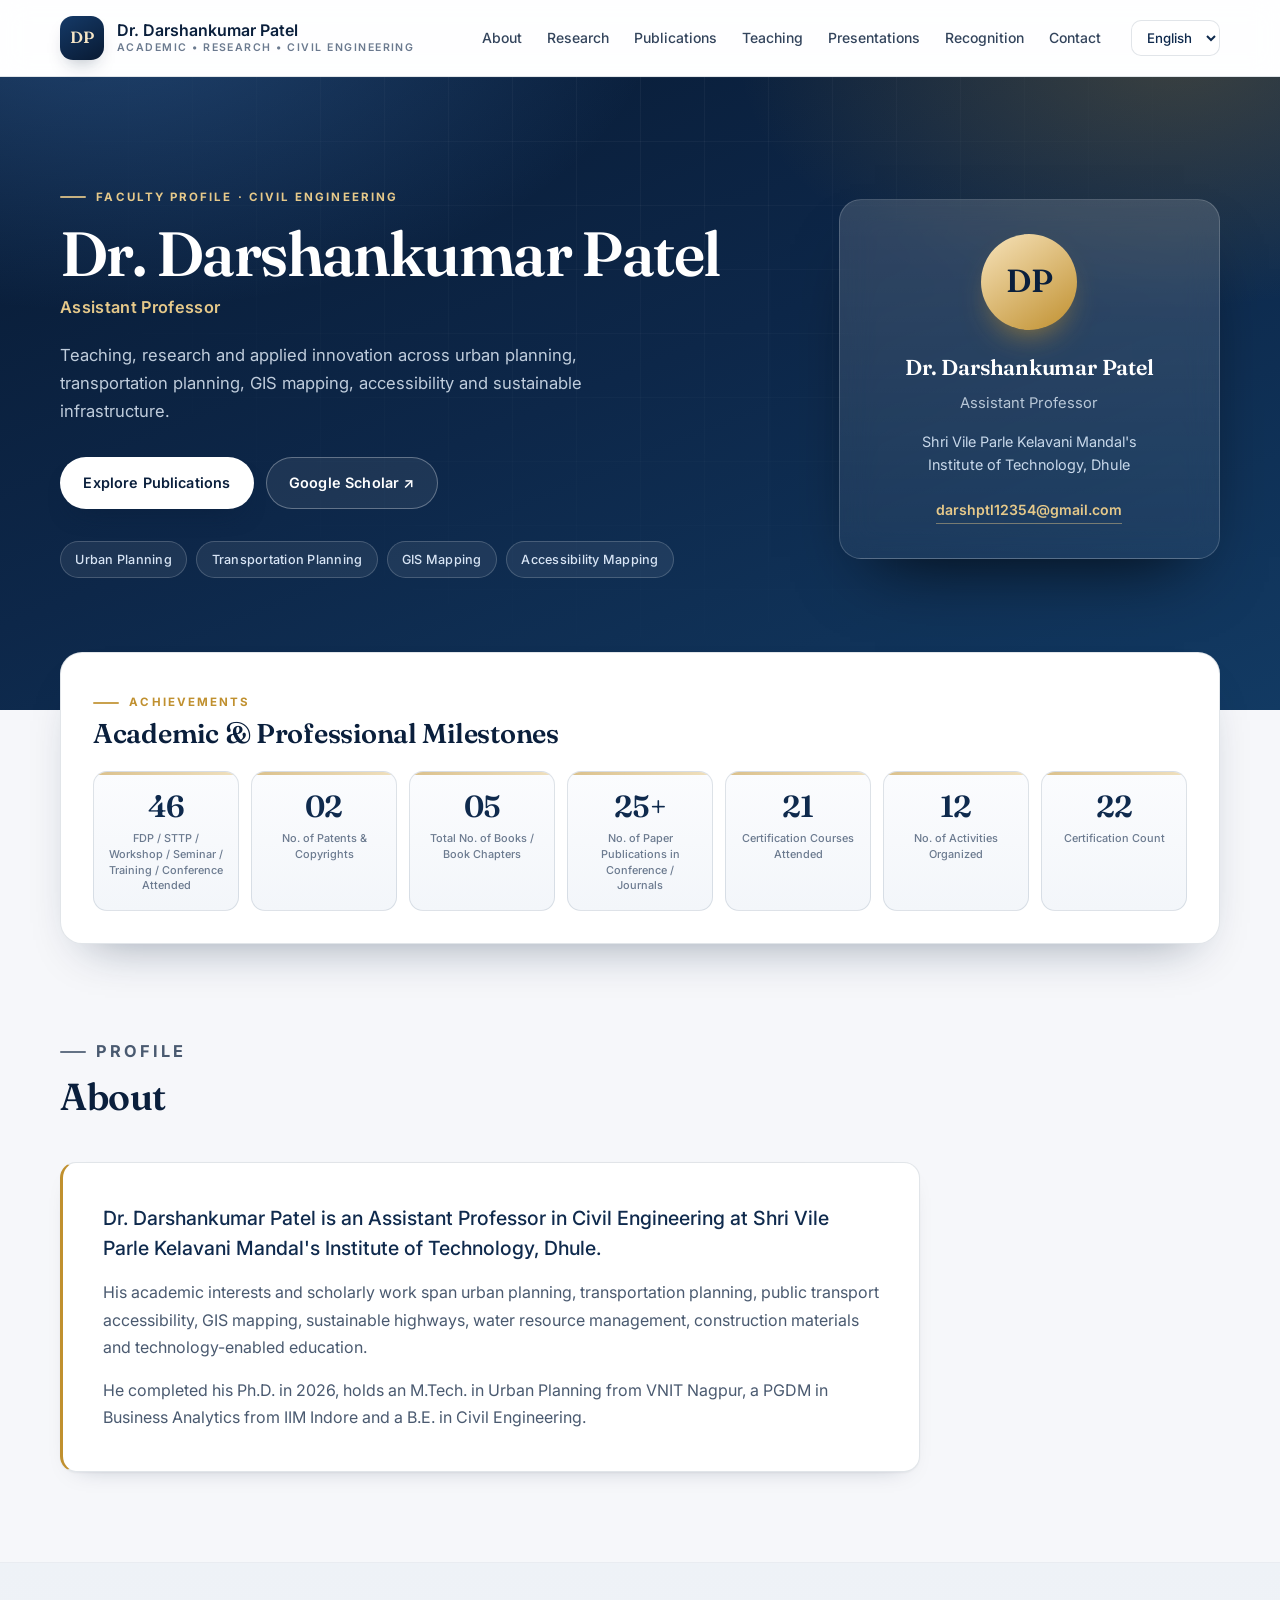
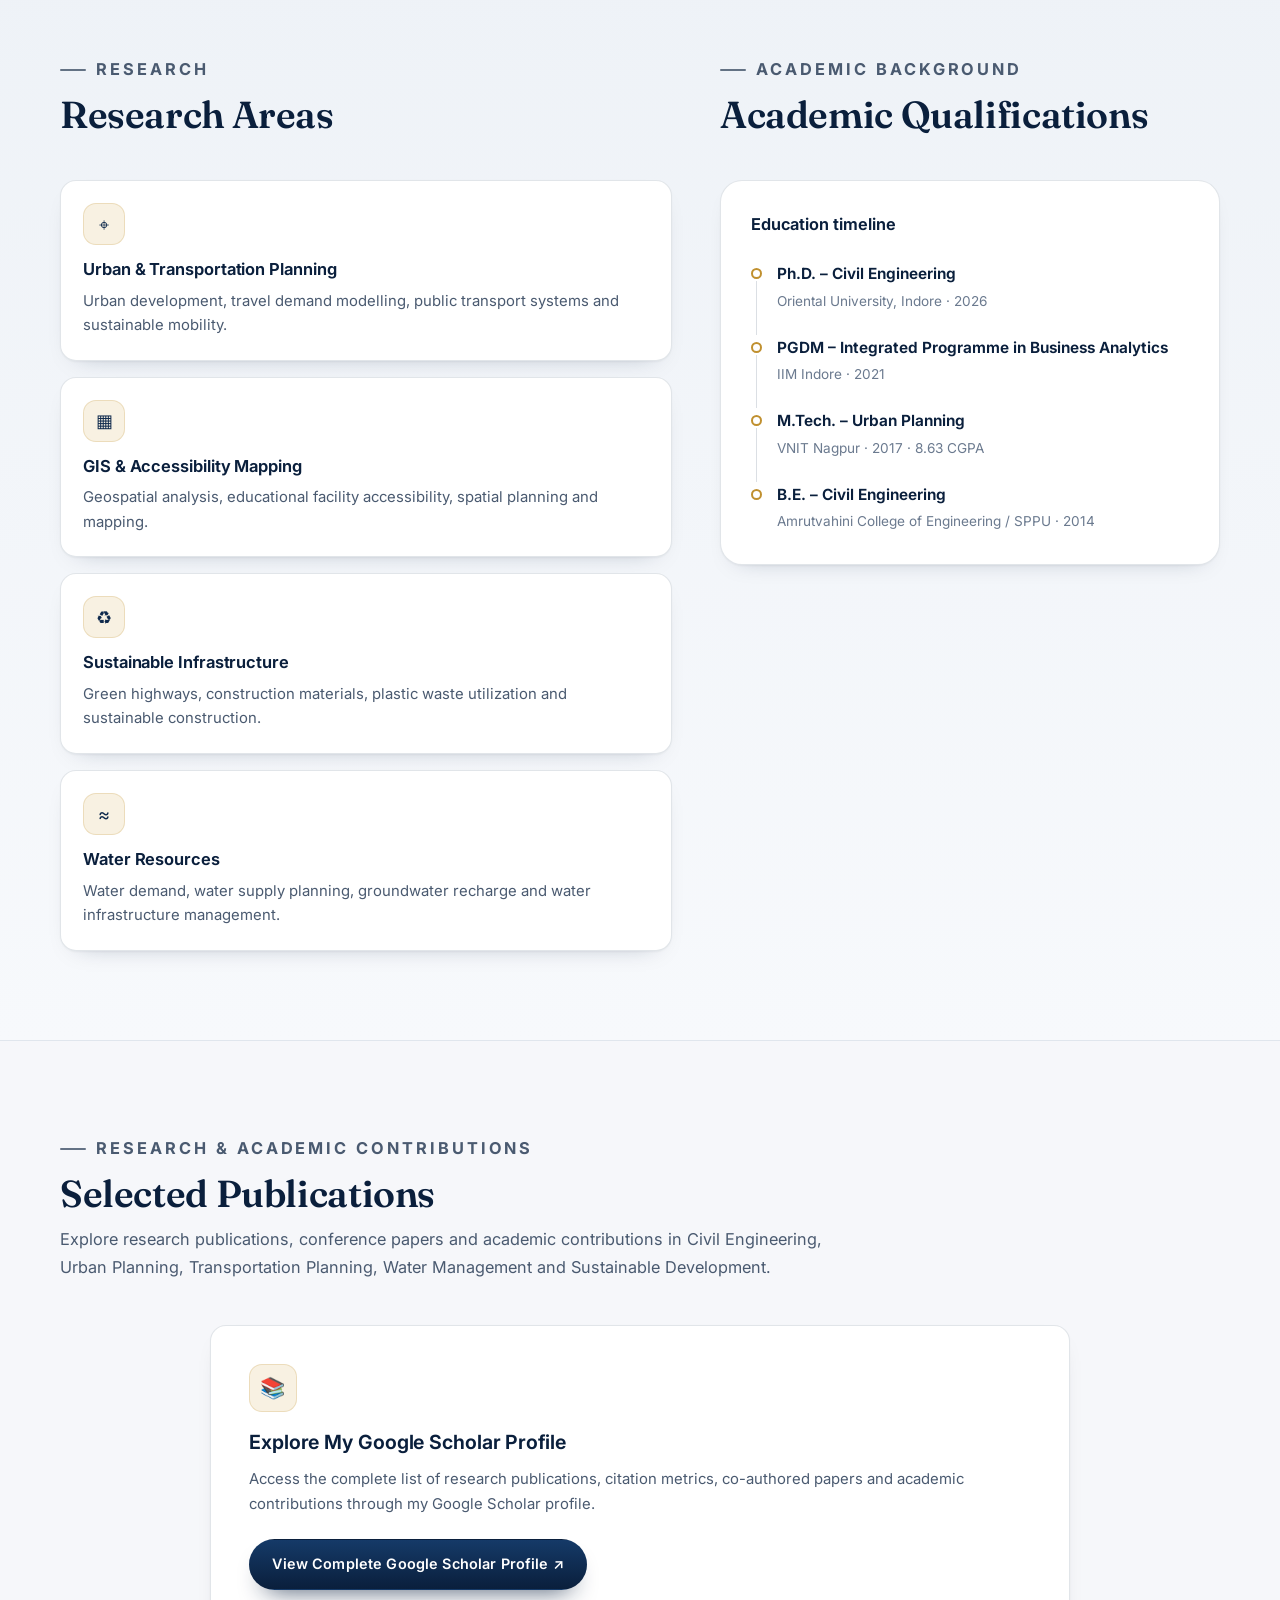
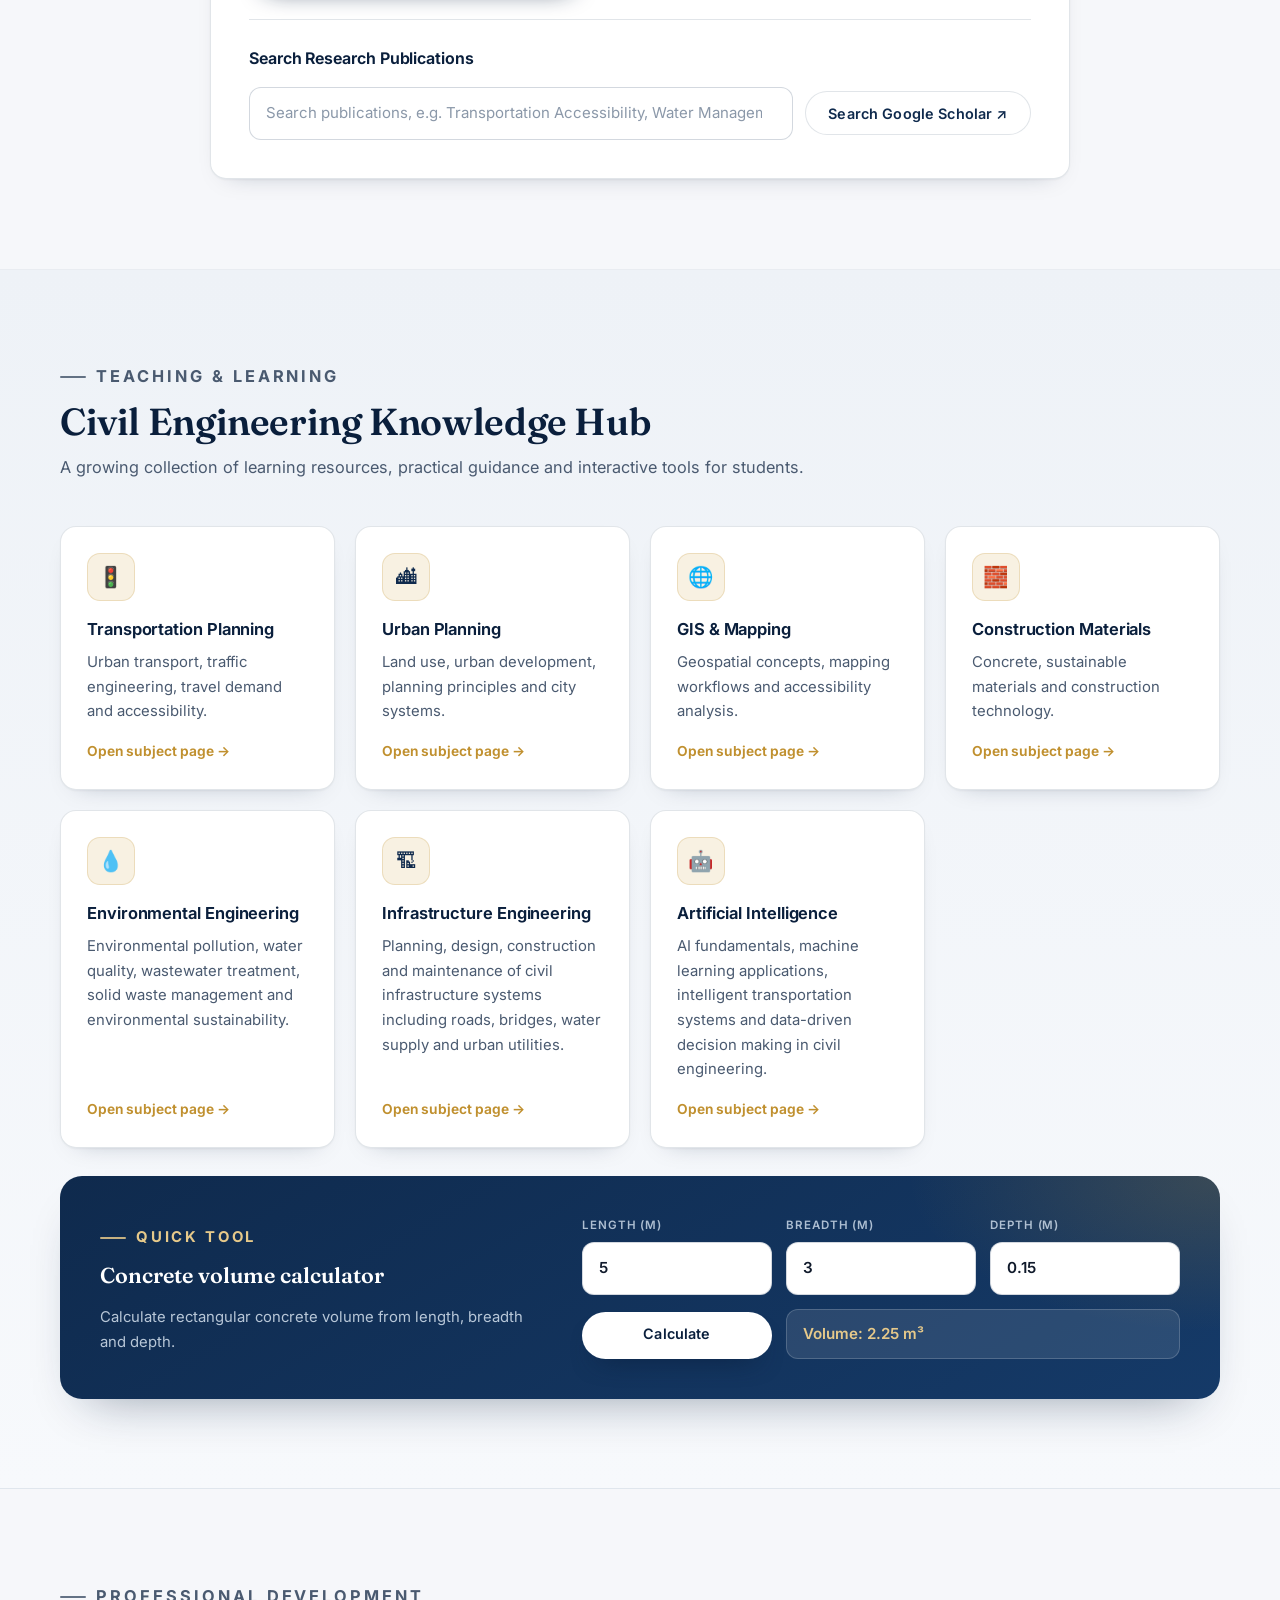
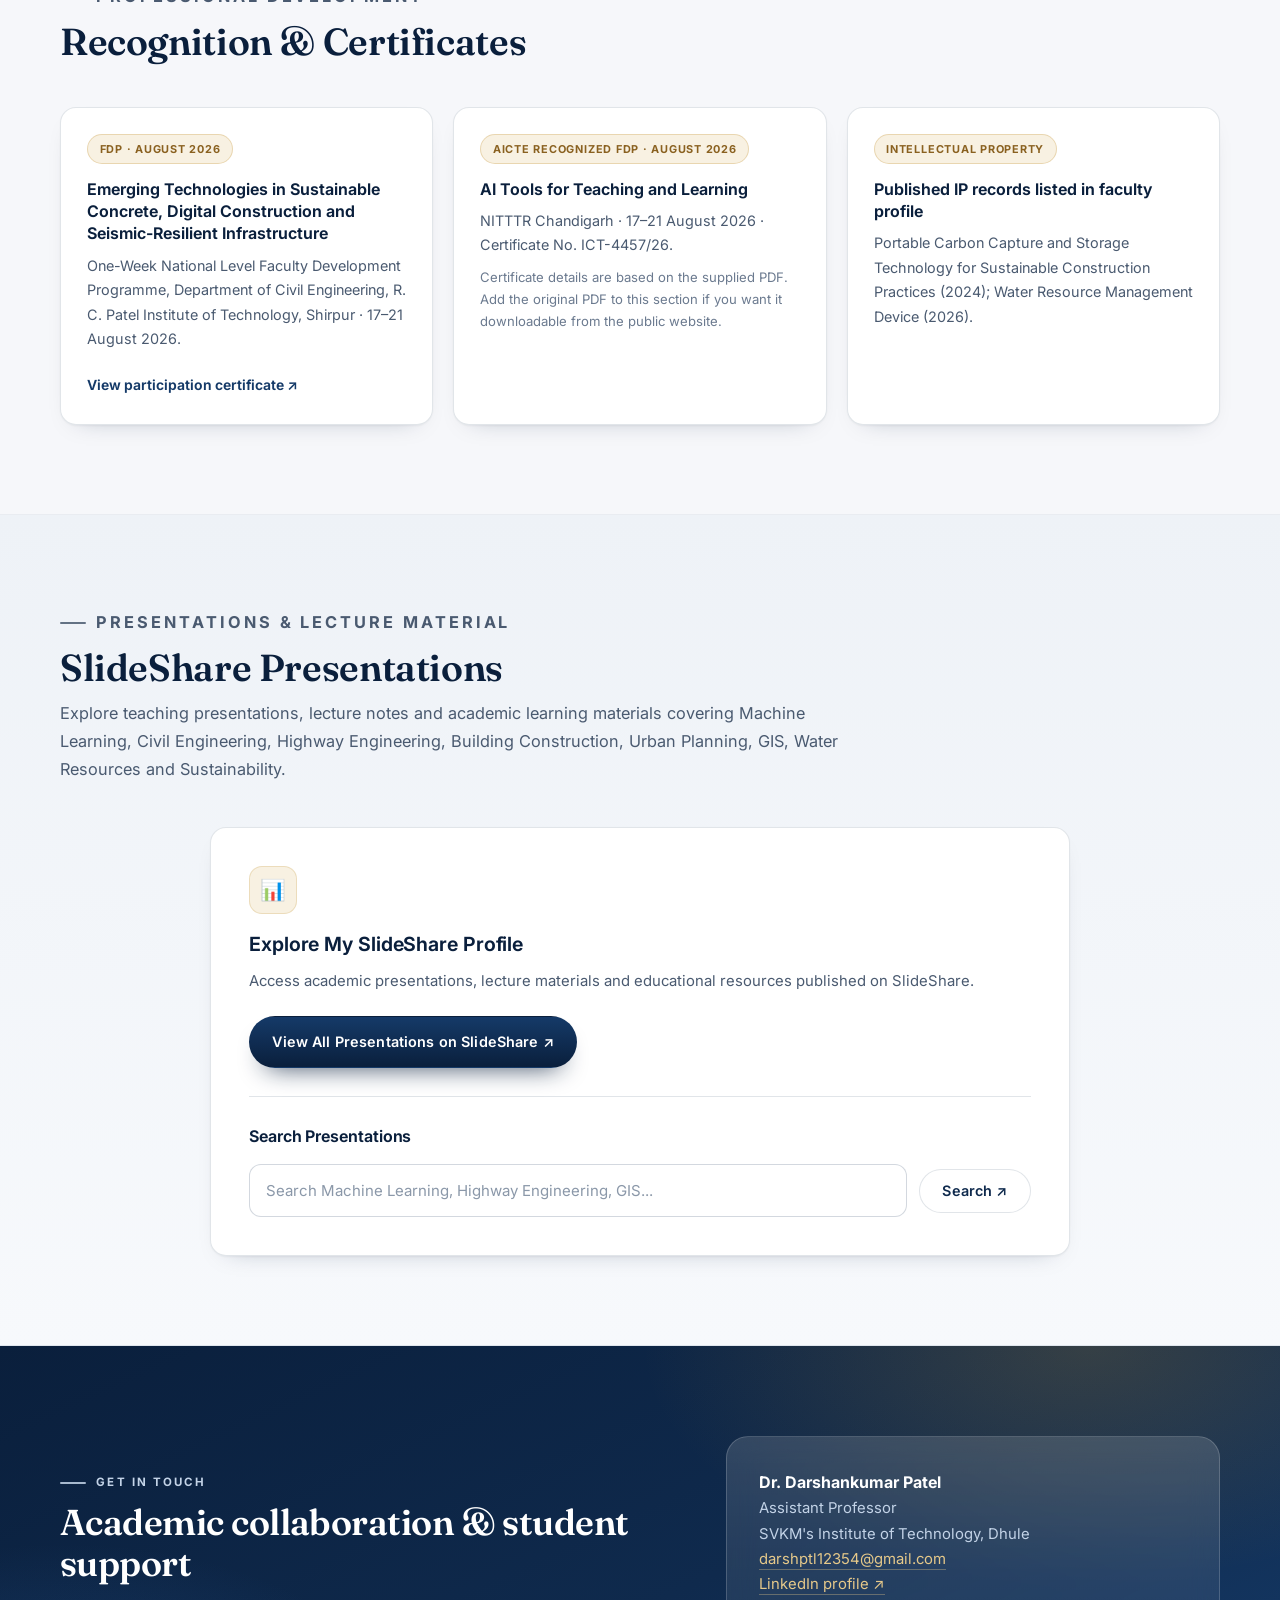
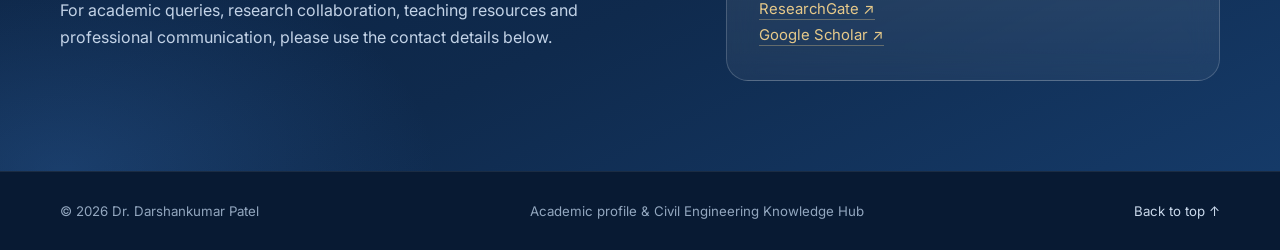
==== index.html @ 8f256e4d "Update index.html" ====
<!doctype html>
<html lang="en">
<head>
  <meta charset="utf-8">
  <meta name="viewport" content="width=device-width, initial-scale=1">
  <meta name="description" content="Academic profile, research, teaching resources and civil engineering knowledge hub of Dr. Darshankumar Patel.">
  <meta name="theme-color" content="#0a1f3c">
  <title>Dr. Darshankumar Patel | Civil Engineering Academic Profile</title>

  <link rel="icon" href="data:image/svg+xml,<svg xmlns='http://www.w3.org/2000/svg' viewBox='0 0 64 64'><rect width='64' height='64' rx='14' fill='%230a1f3c'/><text x='32' y='44' font-family='Georgia,serif' font-size='28' fill='%23e6c98a' text-anchor='middle'>DP</text></svg>">
  <link rel="preconnect" href="https://fonts.googleapis.com">
  <link rel="preconnect" href="https://fonts.gstatic.com" crossorigin>
  <link href="https://fonts.googleapis.com/css2?family=Fraunces:opsz,wght@9..144,500;9..144,600&family=Inter:wght@400;500;600;700&display=swap" rel="stylesheet">

  <style>
    /* ============================================================
       DESIGN TOKENS
       ============================================================ */
    :root{
      --navy-950:#081a33;
      --navy-900:#0a1f3c;
      --navy-800:#0f2a4d;
      --navy-700:#153a68;
      --gold:#c0902f;
      --gold-light:#e6c98a;
      --gold-soft:#f8f1e2;
      --ink:#101a2b;
      --slate:#4a5a70;
      --muted:#6b7a8f;
      --line:rgba(15,42,77,.12);
      --bg:#f6f7fa;
      --white:#ffffff;
      --radius-lg:22px;
      --radius:16px;
      --radius-sm:12px;
      --shadow-sm:0 1px 2px rgba(10,31,60,.05), 0 10px 24px -18px rgba(10,31,60,.35);
      --shadow-md:0 24px 48px -28px rgba(10,31,60,.45);
      --maxw:1160px;
      --serif:"Fraunces", ui-serif, Georgia, "Times New Roman", serif;
      --sans:"Inter", -apple-system, BlinkMacSystemFont, "Segoe UI", Roboto, Helvetica, Arial, sans-serif;
    }

    /* ============================================================
       BASE
       ============================================================ */
    *,*::before,*::after{box-sizing:border-box}
    html{scroll-behavior:smooth;-webkit-text-size-adjust:100%}
    body{
      margin:0;
      font-family:var(--sans);
      font-size:16px;
      line-height:1.7;
      color:var(--ink);
      background:var(--bg);
      -webkit-font-smoothing:antialiased;
      -moz-osx-font-smoothing:grayscale;
    }
    img{max-width:100%;display:block}
    a{color:var(--navy-700)}
    a:hover{color:var(--gold)}
    :focus-visible{
      outline:2px solid var(--gold);
      outline-offset:3px;
      border-radius:6px;
    }
    section[id]{scroll-margin-top:92px}

    .container{
      width:min(100% - 2.5rem, var(--maxw));
      margin-inline:auto;
    }
    .section{padding-block:clamp(56px, 7vw, 96px)}
    .section-soft{
      background:linear-gradient(180deg,#eef2f7 0%,#f7f9fc 100%);
      border-block:1px solid rgba(15,42,77,.06);
    }
    .section-dark{
      position:relative;
      overflow:hidden;
      color:#e8eef7;
      background:
        radial-gradient(720px 380px at 85% 0%, rgba(192,144,47,.22), transparent 62%),
        radial-gradient(620px 380px at 5% 100%, rgba(58,120,196,.28), transparent 60%),
        linear-gradient(155deg, var(--navy-900) 0%, var(--navy-800) 55%, var(--navy-700) 100%);
    }

    .skip-link{
      position:absolute;left:-9999px;top:0;z-index:100;
      background:var(--navy-900);color:#fff;padding:.7rem 1.1rem;border-radius:0 0 10px 0;
      font-size:.9rem;text-decoration:none;
    }
    .skip-link:focus{left:0}

    /* ============================================================
       TYPOGRAPHY HELPERS
       ============================================================ */
    .eyebrow{
      display:inline-flex;align-items:center;gap:.65rem;
      margin:0;
      font-size:.72rem;font-weight:700;
      letter-spacing:.18em;text-transform:uppercase;
      color:var(--gold);
    }
    .eyebrow::before{
      content:"";width:26px;height:2px;border-radius:2px;
      background:currentColor;opacity:.85;
    }
    .section-heading{max-width:780px;margin-bottom:clamp(28px,4vw,44px)}
    .section-heading h2{
      font-family:var(--serif);
      font-size:clamp(1.65rem, 3vw, 2.35rem);
      font-weight:600;
      line-height:1.15;
      letter-spacing:-.01em;
      color:var(--navy-900);
      margin:.55rem 0 .7rem;
    }
    .section-heading p{margin:0;color:var(--slate);font-size:1.02rem}
    .section-dark .section-heading h2,
    .section-dark h2{color:#fff}
    .section-dark .section-heading p{color:#c3d3e7}

    /* ============================================================
       HEADER / NAV
       ============================================================ */
    .site-header{
      position:sticky;top:0;z-index:50;
      background:rgba(255,255,255,.88);
      backdrop-filter:saturate(180%) blur(14px);
      -webkit-backdrop-filter:saturate(180%) blur(14px);
      border-bottom:1px solid var(--line);
    }
    .nav{
      position:relative;
      display:flex;align-items:center;gap:18px;
      min-height:76px;
    }
    .brand{
      display:flex;align-items:center;gap:.8rem;
      text-decoration:none;color:var(--navy-900);
      font-weight:600;font-size:1rem;line-height:1.2;
    }
    .brand:hover{color:var(--navy-900)}
    .brand-mark{
      display:grid;place-items:center;
      width:44px;height:44px;flex:0 0 44px;
      border-radius:13px;
      font-family:var(--serif);font-size:1.02rem;font-weight:600;letter-spacing:.02em;
      color:#f6e6c6;
      background:linear-gradient(150deg,var(--navy-700),var(--navy-950));
      box-shadow:0 10px 22px -14px rgba(10,31,60,.9);
    }
    .brand-text small{
      display:block;
      margin-top:.15rem;
      font-size:.66rem;font-weight:600;
      letter-spacing:.14em;text-transform:uppercase;
      color:var(--muted);
    }

    .nav-links{
      display:flex;align-items:center;gap:2px;
      margin-left:auto;
    }
    .nav-links a{
      padding:.5rem .72rem;
      border-radius:9px;
      font-size:.875rem;font-weight:500;
      color:#33445c;text-decoration:none;
      transition:background-color .16s ease, color .16s ease;
    }
    .nav-links a:hover{background:rgba(15,42,77,.07);color:var(--navy-900)}
    .nav-links a[aria-current="page"]{color:var(--navy-900);font-weight:600}

    .language-select{
      padding:.48rem .7rem;
      border-radius:10px;
      border:1px solid var(--line);
      background:#fff;
      font:inherit;font-size:.83rem;font-weight:500;
      color:var(--navy-800);
      cursor:pointer;
      transition:border-color .16s ease, box-shadow .16s ease;
    }
    .language-select:hover{border-color:rgba(192,144,47,.55)}
    .menu-toggle{
      display:none;
      align-items:center;justify-content:center;
      width:44px;height:44px;
      border-radius:12px;
      border:1px solid var(--line);
      background:#fff;
      color:var(--navy-900);
      font-size:1.15rem;line-height:1;
      cursor:pointer;
      transition:background-color .16s ease, border-color .16s ease;
    }
    .menu-toggle:hover{background:#f1f5fa;border-color:rgba(192,144,47,.5)}

    /* ============================================================
       HERO
       ============================================================ */
    .hero{
      position:relative;
      overflow:hidden;
      padding-block:clamp(56px, 8vw, 104px) clamp(96px, 11vw, 132px);
      color:#fff;
      background:
        radial-gradient(900px 500px at 8% -12%, rgba(74,138,214,.38), transparent 62%),
        radial-gradient(760px 440px at 92% -4%, rgba(192,144,47,.26), transparent 58%),
        linear-gradient(158deg, #081a33 0%, #0d2749 48%, #123a63 100%);
    }
    .hero::before{
      content:"";
      position:absolute;inset:0;
      background-image:
        linear-gradient(rgba(255,255,255,.045) 1px, transparent 1px),
        linear-gradient(90deg, rgba(255,255,255,.045) 1px, transparent 1px);
      background-size:64px 64px;
      mask-image:radial-gradient(circle at 50% 0%, #000 0%, transparent 72%);
      -webkit-mask-image:radial-gradient(circle at 50% 0%, #000 0%, transparent 72%);
      pointer-events:none;
    }
    .hero-grid{
      position:relative;
      display:grid;
      grid-template-columns:minmax(0,1.35fr) minmax(0,.72fr);
      gap:clamp(32px, 5vw, 64px);
      align-items:center;
    }
    .hero .eyebrow{color:var(--gold-light)}
    .hero h1{
      font-family:var(--serif);
      font-size:clamp(2.3rem, 5.2vw, 3.9rem);
      font-weight:600;
      line-height:1.04;
      letter-spacing:-.025em;
      margin:.9rem 0 .5rem;
      color:#fff;
    }
    .role{
      margin:0;
      font-size:1.02rem;font-weight:600;letter-spacing:.02em;
      color:var(--gold-light);
    }
    .hero-copy{
      max-width:60ch;
      margin:1.15rem 0 0;
      font-size:1.04rem;
      color:rgba(226,237,249,.84);
    }
    .hero-actions{
      display:flex;flex-wrap:wrap;gap:.75rem;
      margin-top:2rem;
    }
    .hero-tags{
      display:flex;flex-wrap:wrap;gap:.55rem;
      margin:2rem 0 0;padding:0;list-style:none;
    }
    .hero-tags li,
    .hero-tags span{
      padding:.42rem .9rem;
      border-radius:999px;
      border:1px solid rgba(255,255,255,.18);
      background:rgba(255,255,255,.07);
      font-size:.79rem;font-weight:500;letter-spacing:.02em;
      color:#d8e5f5;
    }

    .profile-card{
      position:relative;
      padding:34px 28px;
      border-radius:var(--radius-lg);
      text-align:center;
      color:#fff;
      background:linear-gradient(180deg, rgba(255,255,255,.15), rgba(255,255,255,.05));
      border:1px solid rgba(255,255,255,.18);
      backdrop-filter:blur(16px);
      -webkit-backdrop-filter:blur(16px);
      box-shadow:0 34px 70px -36px rgba(0,0,0,.85);
    }
    .avatar{
      display:grid;place-items:center;
      width:96px;height:96px;margin:0 auto 20px;
      border-radius:50%;
      font-family:var(--serif);font-size:2rem;font-weight:600;
      color:var(--navy-900);
      background:linear-gradient(145deg,#f7e3bb,var(--gold));
      box-shadow:0 16px 34px -16px rgba(192,144,47,.95);
    }
    .profile-card h2{
      font-family:var(--serif);
      font-size:1.35rem;font-weight:600;letter-spacing:-.01em;
      margin:0 0 .3rem;color:#fff;
    }
    .profile-card > p{margin:0;font-size:.92rem;color:rgba(226,237,249,.78)}
    .profile-card .institution{
      margin:.9rem 0 1.2rem;
      font-size:.9rem;line-height:1.6;
      color:#c8d8ea;
    }
    .profile-card a{
      display:inline-block;
      font-size:.88rem;font-weight:600;
      color:var(--gold-light);
      text-decoration:none;
      border-bottom:1px solid rgba(230,201,138,.45);
      padding-bottom:1px;
      word-break:break-word;
    }
    .profile-card a:hover{color:#fff;border-bottom-color:#fff}

       /* ============================================================
       ACHIEVEMENTS BAND
       ============================================================ */
    .achievements-band{position:relative;z-index:2;margin-top:-58px}

    .achievements-panel{
      padding:clamp(22px, 3vw, 32px);
      background:#fff;
      border:1px solid var(--line);
      border-radius:var(--radius-lg);
      box-shadow:var(--shadow-md);
    }
    .achievements-header{
      display:flex;flex-wrap:wrap;align-items:flex-end;justify-content:space-between;
      gap:12px;margin-bottom:22px;
    }
    .achievements-header h2{
      margin:.35rem 0 0;
      font-family:var(--serif);
      font-size:clamp(1.3rem, 2.2vw, 1.7rem);
      font-weight:600;line-height:1.15;letter-spacing:-.01em;
      color:var(--navy-900);
    }

    .achievement-grid{
      display:grid;
      grid-template-columns:repeat(7, minmax(0,1fr));
      gap:12px;
    }
    .achievement-card{
      position:relative;
      padding:18px 14px 16px;
      border-radius:14px;
      text-align:center;
      background:linear-gradient(180deg,#fbfcfe 0%,#f3f6fa 100%);
      border:1px solid var(--line);
      overflow:hidden;
      transition:transform .2s ease, box-shadow .2s ease, border-color .2s ease;
    }
    .achievement-card::before{
      content:"";
      position:absolute;inset:0 0 auto;
      height:3px;
      background:linear-gradient(90deg,var(--gold),var(--gold-light));
      opacity:.55;
      transition:opacity .2s ease;
    }
    .achievement-card:hover{
      transform:translateY(-3px);
      border-color:rgba(192,144,47,.38);
      box-shadow:var(--shadow-sm);
    }
    .achievement-card:hover::before{opacity:1}
    .achievement-card strong{
      display:block;
      font-family:var(--serif);
      font-size:clamp(1.4rem, 2.4vw, 1.9rem);
      font-weight:600;line-height:1.1;letter-spacing:-.02em;
      color:var(--navy-800);
    }
    .achievement-card span{
      display:block;margin-top:.45rem;
      font-size:.68rem;font-weight:500;line-height:1.45;
      color:var(--muted);
    }

    /* ============================================================
       BUTTONS
       ============================================================ */
    .button{
      display:inline-flex;align-items:center;justify-content:center;gap:.5rem;
      padding:.78rem 1.4rem;
      border-radius:999px;
      border:1px solid transparent;
      font-family:var(--sans);font-size:.9rem;font-weight:600;letter-spacing:.01em;
      text-decoration:none;cursor:pointer;
      transition:transform .18s ease, box-shadow .18s ease, background-color .18s ease,
                 color .18s ease, border-color .18s ease;
    }
    .button.primary{
      background:linear-gradient(180deg,var(--navy-700),var(--navy-900));
      color:#fff;
      box-shadow:0 14px 26px -16px rgba(10,31,60,.95);
    }
    .button.primary:hover{
      transform:translateY(-2px);
      box-shadow:0 20px 32px -18px rgba(10,31,60,1);
      color:#fff;
    }
    .button.secondary{
      background:#fff;
      color:var(--navy-800);
      border-color:var(--line);
    }
    .button.secondary:hover{
      transform:translateY(-2px);
      color:var(--navy-900);
      border-color:rgba(192,144,47,.6);
      box-shadow:var(--shadow-sm);
    }
    /* on dark surfaces */
    .hero .button.primary{background:#fff;color:var(--navy-900)}
    .hero .button.primary:hover{background:#fdf8ee}
    .hero .button.secondary{
      background:rgba(255,255,255,.07);
      color:#fff;
      border-color:rgba(255,255,255,.3);
    }
    .hero .button.secondary:hover{background:rgba(255,255,255,.16);color:#fff}
    .calculator-panel .button.primary{background:#fff;color:var(--navy-900)}

    /* ============================================================
       ABOUT
       ============================================================ */
    .about-profile{
      max-width:860px;
      padding:clamp(26px, 3.4vw, 40px);
      background:#fff;
      border:1px solid var(--line);
      border-left:3px solid var(--gold);
      border-radius:var(--radius);
      box-shadow:var(--shadow-sm);
    }
    .about-profile p{margin:0 0 1rem;color:var(--slate)}
    .about-profile p:last-child{margin-bottom:0}
    .about-profile .lead{
      font-size:clamp(1.08rem, 1.6vw, 1.22rem);
      font-weight:500;
      line-height:1.55;
      color:var(--navy-800);
    }

    /* ============================================================
       CARDS
       ============================================================ */
    .topic-card{
      position:relative;
      padding:26px;
      background:#fff;
      border:1px solid var(--line);
      border-radius:var(--radius);
      box-shadow:var(--shadow-sm);
      transition:transform .2s ease, box-shadow .2s ease, border-color .2s ease;
    }
    .topic-card:hover{
      transform:translateY(-3px);
      box-shadow:var(--shadow-md);
      border-color:rgba(192,144,47,.38);
    }
    .topic-icon{
      display:grid;place-items:center;
      width:48px;height:48px;
      margin-bottom:14px;
      border-radius:13px;
      font-size:1.28rem;line-height:1;
      color:var(--navy-800);
      background:var(--gold-soft);
      border:1px solid rgba(192,144,47,.22);
    }
    .topic-card h3{
      margin:0 0 .45rem;
      font-family:var(--sans);
      font-size:1.03rem;font-weight:650;letter-spacing:-.005em;
      color:var(--navy-900);
    }
    .topic-card p{margin:0;font-size:.93rem;line-height:1.65;color:var(--slate)}

    /* ============================================================
       RESEARCH + QUALIFICATIONS LAYOUT
       ============================================================ */
    .research-qualification-layout{
      display:grid;
      grid-template-columns:minmax(0,1.1fr) minmax(0,.9fr);
      gap:clamp(28px, 4vw, 48px);
      align-items:start;
    }
    .research-area-list{
      display:grid;
      grid-template-columns:1fr;
      gap:16px;
    }
    .research-area-list .topic-card{padding:22px}
    .research-area-list .topic-icon{font-size:1.15rem;width:42px;height:42px;margin-bottom:10px}
    .research-area-list .topic-card h3{margin-bottom:.35rem}

    .qualification-panel{
      padding:clamp(22px, 3vw, 30px);
      background:#fff;
      border:1px solid var(--line);
      border-radius:var(--radius-lg);
      box-shadow:var(--shadow-sm);
    }
    .qualification-panel h3{
      margin:0 0 1.4rem;
      font-family:var(--sans);font-size:1.02rem;font-weight:650;
      color:var(--navy-900);
    }
    .timeline{list-style:none;margin:0;padding:0}
    .timeline li{
      position:relative;
      padding:0 0 22px 26px;
    }
    .timeline li::before{
      content:"";
      position:absolute;left:0;top:7px;
      width:11px;height:11px;border-radius:50%;
      background:#fff;border:2px solid var(--gold);
    }
    .timeline li::after{
      content:"";
      position:absolute;left:5px;top:20px;bottom:0;
      width:1px;background:rgba(15,42,77,.15);
    }
    .timeline li:last-child{padding-bottom:0}
    .timeline li:last-child::after{display:none}
    .timeline b{display:block;font-size:.96rem;font-weight:650;color:var(--navy-900)}
    .timeline span{display:block;margin-top:.15rem;font-size:.85rem;color:var(--muted)}

    /* ============================================================
       SCHOLAR / SLIDESHARE PANELS
       ============================================================ */
    .scholar-panel,
    .slideshare-panel{
      max-width:860px;
      margin-inline:auto;
      padding:clamp(24px, 3.4vw, 38px);
    }
    .scholar-panel h3,
    .slideshare-panel h3{
      font-size:1.22rem;
      margin-bottom:.5rem;
    }
    .scholar-panel > p,
    .slideshare-panel > p{margin-bottom:1.4rem}
    .scholar-search,
    .slideshare-search{
      margin-top:1.8rem;
      padding-top:1.6rem;
      border-top:1px solid var(--line);
    }
    .scholar-search h3,
    .slideshare-search h3{font-size:1rem;margin-bottom:.9rem}
    .scholar-search form,
    .slideshare-search form{
      display:flex;flex-wrap:wrap;gap:12px;align-items:center;
    }
    .scholar-search input[type="search"],
    .slideshare-search input[type="search"]{
      flex:1 1 280px;min-width:0;
    }

    /* ============================================================
       FORM CONTROLS
       ============================================================ */
    input[type="search"],
    input[type="number"]{
      width:100%;
      padding:.78rem 1rem;
      border-radius:var(--radius-sm);
      border:1px solid rgba(15,42,77,.18);
      background:#fff;
      font:inherit;font-size:.94rem;
      color:var(--ink);
      transition:border-color .16s ease, box-shadow .16s ease;
    }
    input[type="search"]::placeholder{color:#8b98a9}
    input[type="search"]:focus,
    input[type="number"]:focus{
      outline:none;
      border-color:var(--gold);
      box-shadow:0 0 0 3px rgba(192,144,47,.18);
    }

    /* ============================================================
       TEACHING CARDS
       ============================================================ */
    .cards{
      display:grid;
      grid-template-columns:repeat(auto-fit, minmax(258px, 1fr));
      gap:20px;
    }
    .card-link{
      display:flex;flex-direction:column;height:100%;
      color:inherit;text-decoration:none;
    }
    .card-link span{
      margin-top:auto;
      padding-top:1rem;
      font-size:.86rem;font-weight:650;
      color:var(--gold);
      transition:transform .18s ease;
    }
    .card-link:hover span{transform:translateX(4px)}

    /* ============================================================
       CALCULATOR
       ============================================================ */
    .calculator-panel{
      display:grid;
      grid-template-columns:minmax(0,.85fr) minmax(0,1.15fr);
      gap:clamp(24px, 3.5vw, 40px);
      align-items:center;
      margin-top:28px;
      padding:clamp(26px, 3.6vw, 40px);
      border-radius:var(--radius-lg);
      color:#fff;
      background:
        radial-gradient(520px 260px at 100% 0%, rgba(192,144,47,.22), transparent 60%),
        linear-gradient(150deg,var(--navy-800),var(--navy-700));
      box-shadow:var(--shadow-md);
    }
    .calculator-panel .eyebrow{color:var(--gold-light)}
    .calculator-panel h3{
      margin:.5rem 0 .6rem;
      font-family:var(--serif);font-size:1.35rem;font-weight:600;color:#fff;
    }
    .calculator-panel p{margin:0;font-size:.93rem;color:rgba(226,237,249,.8)}
    .calc-form{
      display:grid;
      grid-template-columns:repeat(3, minmax(0,1fr));
      gap:14px;
    }
    .calc-form label{
      display:flex;flex-direction:column;gap:.4rem;
      font-size:.72rem;font-weight:600;
      letter-spacing:.08em;text-transform:uppercase;
      color:rgba(226,237,249,.75);
    }
    .calc-form label input{font-size:.95rem}
    .calc-form .button{grid-column:1 / 2;padding-block:.72rem 1rem;align-self:end}
    .calc-form output{
      grid-column:2 / -1;
      display:flex;align-items:center;
      min-height:46px;
      padding:.7rem 1rem;
      border-radius:var(--radius-sm);
      background:rgba(255,255,255,.1);
      border:1px solid rgba(255,255,255,.18);
      font-size:.95rem;font-weight:600;
      color:var(--gold-light);
    }

    /* ============================================================
       RECOGNITION
       ============================================================ */
    .recognition-grid{
      display:grid;
      grid-template-columns:repeat(auto-fit, minmax(280px, 1fr));
      gap:20px;
    }
    .recognition-card{
      display:flex;flex-direction:column;
      padding:26px;
      background:#fff;
      border:1px solid var(--line);
      border-radius:var(--radius);
      box-shadow:var(--shadow-sm);
      transition:transform .2s ease, box-shadow .2s ease, border-color .2s ease;
    }
    .recognition-card:hover{
      transform:translateY(-3px);
      box-shadow:var(--shadow-md);
      border-color:rgba(192,144,47,.38);
    }
    .pill{
      display:inline-block;
      align-self:flex-start;
      padding:.3rem .72rem;
      border-radius:999px;
      background:var(--gold-soft);
      border:1px solid rgba(192,144,47,.28);
      font-size:.68rem;font-weight:700;
      letter-spacing:.07em;text-transform:uppercase;
      color:#8a6120;
    }
    .recognition-card h3{
      margin:.85rem 0 .55rem;
      font-size:1rem;font-weight:650;line-height:1.4;
      color:var(--navy-900);
    }
    .recognition-card p{margin:0 0 .5rem;font-size:.9rem;color:var(--slate)}
    .recognition-card p:last-child{margin-bottom:0}
    .recognition-card a{
      margin-top:auto;padding-top:.9rem;
      font-size:.87rem;font-weight:650;
      color:var(--navy-700);text-decoration:none;
    }
    .recognition-card a:hover{color:var(--gold)}
    .recognition-card .muted{font-size:.82rem;color:var(--muted)}

    /* ============================================================
       CONTACT
       ============================================================ */
    .contact-grid{
      display:grid;
      grid-template-columns:minmax(0,1.05fr) minmax(0,.85fr);
      gap:clamp(28px, 4.5vw, 56px);
      align-items:center;
    }
    .contact-grid h2{
      font-family:var(--serif);
      font-size:clamp(1.6rem, 3vw, 2.25rem);
      font-weight:600;line-height:1.15;letter-spacing:-.015em;
      margin:.55rem 0 .8rem;color:#fff;
    }
    .contact-grid > div > p{max-width:56ch;margin:0;color:#c3d3e7}
    .contact-card{
      padding:clamp(24px, 3.2vw, 32px);
      border-radius:var(--radius-lg);
      background:linear-gradient(180deg, rgba(255,255,255,.14), rgba(255,255,255,.05));
      border:1px solid rgba(255,255,255,.18);
      backdrop-filter:blur(14px);
      -webkit-backdrop-filter:blur(14px);
    }
    .contact-card p{margin:0 0 .65rem;font-size:.93rem;color:#dbe6f4}
    .contact-card p:last-child{margin-bottom:0}
    .contact-card b{color:#fff;font-size:1rem}
    .contact-card a{
      color:var(--gold-light);text-decoration:none;
      border-bottom:1px solid rgba(230,201,138,.35);
      padding-bottom:1px;
    }
    .contact-card a:hover{color:#fff;border-bottom-color:#fff}

    /* ============================================================
       FOOTER
       ============================================================ */
    .footer{
      background:var(--navy-950);
      color:#93a7bf;
      border-top:1px solid rgba(255,255,255,.08);
    }
    .footer-inner{
      display:flex;flex-wrap:wrap;gap:.75rem 1.5rem;
      align-items:center;justify-content:space-between;
      padding-block:28px;
      font-size:.83rem;
    }
    .footer a{color:#c9d8ea;text-decoration:none}
    .footer a:hover{color:var(--gold-light)}

    /* ============================================================
       SCROLL REVEAL
       ============================================================ */
    [data-reveal]{
      opacity:0;
      transform:translateY(18px);
      transition:opacity .6s ease, transform .6s cubic-bezier(.2,.7,.3,1);
      will-change:opacity, transform;
    }
    [data-reveal].revealed{opacity:1;transform:none}

    /* ============================================================
       RESPONSIVE
       ============================================================ */
    @media (max-width: 1040px){
      .nav-links a{padding:.5rem .55rem;font-size:.84rem}
    }

    @media (max-width: 980px){
      .menu-toggle{display:inline-flex;margin-left:auto}
      .nav-links{
        position:absolute;
        top:100%;left:0;right:0;
        display:none;
        flex-direction:column;
        align-items:stretch;
        gap:2px;
        margin-left:0;
        padding:10px 16px 18px;
        background:#fff;
        border-bottom:1px solid var(--line);
        box-shadow:0 26px 44px -30px rgba(10,31,60,.55);
      }
      .nav-links.open,
      .nav-links.active,
      .nav-links.show{display:flex}
      .nav-links a{padding:.72rem .8rem;font-size:.92rem}
      .language-select{margin-left:0}

      .hero-grid{grid-template-columns:1fr;gap:38px}
      .profile-card{max-width:420px;margin-inline:auto}
      .research-qualification-layout{grid-template-columns:1fr}
      .calculator-panel{grid-template-columns:1fr}
      .contact-grid{grid-template-columns:1fr}
    }

       @media (max-width: 1040px){
      .achievement-grid{grid-template-columns:repeat(4, minmax(0,1fr))}
    }
    @media (max-width: 760px){
      .achievements-band{margin-top:-40px}
      .achievement-grid{grid-template-columns:repeat(3, minmax(0,1fr))}
    }
    @media (max-width: 560px){
      .achievement-grid{grid-template-columns:repeat(2, minmax(0,1fr));gap:10px}
      .achievement-card{padding:16px 10px 14px}
      .achievement-card span{font-size:.64rem}
    }

    @media (max-width: 640px){
      .brand-text small{display:none}
      .section-heading p{font-size:.97rem}
      .calc-form{grid-template-columns:1fr}
      .calc-form .button{grid-column:1 / -1}
      .calc-form output{grid-column:1 / -1}
      .scholar-search form,
      .slideshare-search form{align-items:stretch}
      .scholar-search form .button,
      .slideshare-search form .button{width:100%}
      .scholar-panel,
      .slideshare-panel{padding:22px}
      .footer-inner{justify-content:flex-start}
    }

    @media (max-width: 480px){
      .hero-tags li,.hero-tags span{font-size:.74rem;padding:.38rem .75rem}
      .button{width:100%}
      .hero-actions .button{width:100%}
    }

    @media (prefers-reduced-motion: reduce){
      html{scroll-behavior:auto}
      *,*::before,*::after{
        animation-duration:.001ms !important;
        transition-duration:.001ms !important;
      }
      [data-reveal]{opacity:1;transform:none}
    }
  </style>
</head>
<body>
<a class="skip-link" href="#home">Skip to main content</a>

<header class="site-header">
  <nav class="nav container" aria-label="Main navigation">
    <a class="brand" href="#home">
      <span class="brand-mark" aria-hidden="true">DP</span>
      <span class="brand-text">Dr. Darshankumar Patel<small>Academic • Research • Civil Engineering</small></span>
    </a>
    <button class="menu-toggle" id="menuToggle" aria-label="Open navigation" aria-expanded="false" aria-controls="navLinks">☰</button>
    <div class="nav-links" id="navLinks">
      <a href="#about" data-en="About" data-mr="परिचय" data-hi="परिचय">About</a>
      <a href="#research" data-en="Research" data-mr="संशोधन" data-hi="अनुसंधान">Research</a>
      <a href="#publications" data-en="Publications" data-mr="प्रकाशने" data-hi="प्रकाशन">Publications</a>
      <a href="#teaching" data-en="Teaching" data-mr="अध्यापन" data-hi="शिक्षण">Teaching</a>
      <a href="#presentations">Presentations</a>
      <a href="#recognition" data-en="Recognition" data-mr="सन्मान" data-hi="सम्मान">Recognition</a>
      <a href="#contact" data-en="Contact" data-mr="संपर्क" data-hi="संपर्क">Contact</a>
    </div>
    <select id="languageSelect" class="language-select" aria-label="Select language">
      <option value="en">English</option>
      <option value="mr">मराठी</option>
      <option value="hi">हिन्दी</option>
    </select>
  </nav>
</header>

<main>
  <!-- ================= HERO ================= -->
  <section class="hero" id="home">
    <div class="container hero-grid">
      <div>
        <p class="eyebrow" data-en="Faculty Profile · Civil Engineering" data-mr="प्राध्यापक परिचय · स्थापत्य अभियांत्रिकी" data-hi="संकाय प्रोफ़ाइल · सिविल इंजीनियरिंग">Faculty Profile · Civil Engineering</p>
        <h1>Dr. Darshankumar Patel</h1>
        <p class="role">Assistant Professor</p>
        <p class="hero-copy" data-en="Teaching, research and applied innovation across urban planning, transportation planning, GIS mapping, accessibility and sustainable infrastructure." data-mr="नगर नियोजन, वाहतूक नियोजन, GIS मॅपिंग, सुलभता आणि शाश्वत पायाभूत सुविधांमध्ये अध्यापन, संशोधन आणि उपयोजित नवकल्पना." data-hi="शहरी नियोजन, परिवहन नियोजन, GIS मैपिंग, सुगम्यता और सतत अवसंरचना में शिक्षण, अनुसंधान और अनुप्रयुक्त नवाचार।">Teaching, research and applied innovation across urban planning, transportation planning, GIS mapping, accessibility and sustainable infrastructure.</p>
        <div class="hero-actions">
          <a class="button primary" href="#publications">Explore Publications</a>
          <a class="button secondary" href="https://scholar.google.com/citations?user=9vklDj0AAAAJ&amp;hl=en" target="_blank" rel="noopener">Google Scholar ↗</a>
        </div>
        <ul class="hero-tags">
          <li>Urban Planning</li>
          <li>Transportation Planning</li>
          <li>GIS Mapping</li>
          <li>Accessibility Mapping</li>
        </ul>
      </div>

      <aside class="profile-card" aria-label="Profile summary">
        <div class="avatar" aria-hidden="true">DP</div>
        <h2>Dr. Darshankumar Patel</h2>
        <p>Assistant Professor</p>
        <p class="institution">Shri Vile Parle Kelavani Mandal's<br>Institute of Technology, Dhule</p>
        <a href="mailto:darshptl12354@gmail.com">darshptl12354@gmail.com</a>
      </aside>
    </div>
  </section>

   <!-- ================= ACHIEVEMENTS ================= -->
  <section class="achievements-band" aria-labelledby="achievements-title">
    <div class="container">
      <div class="achievements-panel">
        <div class="achievements-header">
          <div>
            <p class="eyebrow">Achievements</p>
            <h2 id="achievements-title">Academic &amp; Professional Milestones</h2>
          </div>
        </div>

        <div class="achievement-grid">
          <div class="achievement-card">
            <strong>46</strong>
            <span>FDP / STTP / Workshop / Seminar / Training / Conference Attended</span>
          </div>
          <div class="achievement-card">
            <strong>02</strong>
            <span>No. of Patents &amp; Copyrights</span>
          </div>
          <div class="achievement-card">
            <strong>05</strong>
            <span>Total No. of Books / Book Chapters</span>
          </div>
          <div class="achievement-card">
            <strong>25+</strong>
            <span>No. of Paper Publications in Conference / Journals</span>
          </div>
          <div class="achievement-card">
            <strong>21</strong>
            <span>Certification Courses Attended</span>
          </div>
          <div class="achievement-card">
            <strong>12</strong>
            <span>No. of Activities Organized</span>
          </div>
          <div class="achievement-card">
            <strong>22</strong>
            <span>Certification Count</span>
          </div>
        </div>
      </div>
    </div>
  </section>

  <!-- ================= ABOUT ================= -->
  <section class="section container" id="about">
    <div class="section-heading" data-reveal>
      <p class="eyebrow">Profile</p>
      <h2>About</h2>
    </div>
    <div class="about-profile" data-reveal>
      <p class="lead">Dr. Darshankumar Patel is an Assistant Professor in Civil Engineering at Shri Vile Parle Kelavani Mandal's Institute of Technology, Dhule.</p>
      <p>His academic interests and scholarly work span urban planning, transportation planning, public transport accessibility, GIS mapping, sustainable highways, water resource management, construction materials and technology-enabled education.</p>
      <p>He completed his Ph.D. in 2026, holds an M.Tech. in Urban Planning from VNIT Nagpur, a PGDM in Business Analytics from IIM Indore and a B.E. in Civil Engineering.</p>
    </div>
  </section>

  <!-- ================= RESEARCH + QUALIFICATIONS ================= -->
  <section class="section section-soft" id="research">
    <div class="container">
      <div class="research-qualification-layout">
        <div>
          <div class="section-heading" data-reveal>
            <p class="eyebrow">Research</p>
            <h2>Research Areas</h2>
          </div>
          <div class="research-area-list" data-reveal>
            <article class="topic-card">
              <div class="topic-icon" aria-hidden="true">⌖</div>
              <h3>Urban &amp; Transportation Planning</h3>
              <p>Urban development, travel demand modelling, public transport systems and sustainable mobility.</p>
            </article>
            <article class="topic-card">
              <div class="topic-icon" aria-hidden="true">▦</div>
              <h3>GIS &amp; Accessibility Mapping</h3>
              <p>Geospatial analysis, educational facility accessibility, spatial planning and mapping.</p>
            </article>
            <article class="topic-card">
              <div class="topic-icon" aria-hidden="true">♻</div>
              <h3>Sustainable Infrastructure</h3>
              <p>Green highways, construction materials, plastic waste utilization and sustainable construction.</p>
            </article>
            <article class="topic-card">
              <div class="topic-icon" aria-hidden="true">≈</div>
              <h3>Water Resources</h3>
              <p>Water demand, water supply planning, groundwater recharge and water infrastructure management.</p>
            </article>
          </div>
        </div>

        <div>
          <div class="section-heading" data-reveal>
            <p class="eyebrow">Academic Background</p>
            <h2>Academic Qualifications</h2>
          </div>
          <div class="qualification-panel" data-reveal>
            <h3>Education timeline</h3>
            <ul class="timeline">
              <li><b>Ph.D. – Civil Engineering</b><span>Oriental University, Indore · 2026</span></li>
              <li><b>PGDM – Integrated Programme in Business Analytics</b><span>IIM Indore · 2021</span></li>
              <li><b>M.Tech. – Urban Planning</b><span>VNIT Nagpur · 2017 · 8.63 CGPA</span></li>
              <li><b>B.E. – Civil Engineering</b><span>Amrutvahini College of Engineering / SPPU · 2014</span></li>
            </ul>
          </div>
        </div>
      </div>
    </div>
  </section>

  <!-- ================= PUBLICATIONS ================= -->
  <section class="section container" id="publications">
    <div class="section-heading" data-reveal>
      <p class="eyebrow">Research &amp; Academic Contributions</p>
      <h2>Selected Publications</h2>
      <p>Explore research publications, conference papers and academic contributions in Civil Engineering, Urban Planning, Transportation Planning, Water Management and Sustainable Development.</p>
    </div>

    <div class="topic-card scholar-panel" data-reveal>
      <div class="topic-icon" aria-hidden="true">📚</div>
      <h3>Explore My Google Scholar Profile</h3>
      <p>Access the complete list of research publications, citation metrics, co-authored papers and academic contributions through my Google Scholar profile.</p>
      <a class="button primary" href="https://scholar.google.com/citations?user=9vklDj0AAAAJ&amp;hl=en" target="_blank" rel="noopener">View Complete Google Scholar Profile ↗</a>

      <div class="scholar-search">
        <h3>Search Research Publications</h3>
        <form action="https://scholar.google.com/scholar" method="get" target="_blank">
          <input type="hidden" name="hl" value="en">
          <input type="search" name="q" placeholder="Search publications, e.g. Transportation Accessibility, Water Management..." aria-label="Search research publications" required>
          <button class="button secondary" type="submit">Search Google Scholar ↗</button>
        </form>
      </div>
    </div>
  </section>

  <!-- ================= TEACHING ================= -->
  <section class="section section-soft" id="teaching">
    <div class="container">
      <div class="section-heading" data-reveal>
        <p class="eyebrow">Teaching &amp; Learning</p>
        <h2>Civil Engineering Knowledge Hub</h2>
        <p>A growing collection of learning resources, practical guidance and interactive tools for students.</p>
      </div>

      <div class="cards" data-reveal>
        <a class="topic-card card-link" href="resources/transportation-planning.html">
          <div class="topic-icon" aria-hidden="true">🚦</div>
          <h3>Transportation Planning</h3>
          <p>Urban transport, traffic engineering, travel demand and accessibility.</p>
          <span>Open subject page →</span>
        </a>
        <a class="topic-card card-link" href="resources/urban-planning.html">
          <div class="topic-icon" aria-hidden="true">🏙</div>
          <h3>Urban Planning</h3>
          <p>Land use, urban development, planning principles and city systems.</p>
          <span>Open subject page →</span>
        </a>
        <a class="topic-card card-link" href="resources/gis-mapping.html">
          <div class="topic-icon" aria-hidden="true">🌐</div>
          <h3>GIS &amp; Mapping</h3>
          <p>Geospatial concepts, mapping workflows and accessibility analysis.</p>
          <span>Open subject page →</span>
        </a>
        <a class="topic-card card-link" href="resources/construction-materials.html">
          <div class="topic-icon" aria-hidden="true">🧱</div>
          <h3>Construction Materials</h3>
          <p>Concrete, sustainable materials and construction technology.</p>
          <span>Open subject page →</span>
        </a>
        <a class="topic-card card-link" href="resources/environmental-engineering.html">
          <div class="topic-icon" aria-hidden="true">💧</div>
          <h3>Environmental Engineering</h3>
          <p>Environmental pollution, water quality, wastewater treatment, solid waste management and environmental sustainability.</p>
          <span>Open subject page →</span>
        </a>
        <a class="topic-card card-link" href="resources/infrastructure-engineering.html">
          <div class="topic-icon" aria-hidden="true">🏗</div>
          <h3>Infrastructure Engineering</h3>
          <p>Planning, design, construction and maintenance of civil infrastructure systems including roads, bridges, water supply and urban utilities.</p>
          <span>Open subject page →</span>
        </a>
        <a class="topic-card card-link" href="resources/artificial-intelligence.html">
          <div class="topic-icon" aria-hidden="true">🤖</div>
          <h3>Artificial Intelligence</h3>
          <p>AI fundamentals, machine learning applications, intelligent transportation systems and data-driven decision making in civil engineering.</p>
          <span>Open subject page →</span>
        </a>
      </div>

      <div class="calculator-panel" data-reveal>
        <div>
          <p class="eyebrow">Quick Tool</p>
          <h3>Concrete volume calculator</h3>
          <p>Calculate rectangular concrete volume from length, breadth and depth.</p>
        </div>
        <form id="volumeForm" class="calc-form">
          <label>Length (m)<input id="length" type="number" min="0" step="any" value="5" required></label>
          <label>Breadth (m)<input id="breadth" type="number" min="0" step="any" value="3" required></label>
          <label>Depth (m)<input id="depth" type="number" min="0" step="any" value="0.15" required></label>
          <button class="button primary" type="submit">Calculate</button>
          <output id="volumeResult" aria-live="polite">Volume: 2.25 m³</output>
        </form>
      </div>
    </div>
  </section>

  <!-- ================= RECOGNITION ================= -->
  <section class="section container" id="recognition">
    <div class="section-heading" data-reveal>
      <p class="eyebrow">Professional Development</p>
      <h2>Recognition &amp; Certificates</h2>
    </div>
    <div class="recognition-grid" data-reveal>
      <article class="recognition-card">
        <span class="pill">FDP · August 2026</span>
        <h3>Emerging Technologies in Sustainable Concrete, Digital Construction and Seismic-Resilient Infrastructure</h3>
        <p>One-Week National Level Faculty Development Programme, Department of Civil Engineering, R. C. Patel Institute of Technology, Shirpur · 17–21 August 2026.</p>
        <a href="assets/fdp-participation-certificate.png" target="_blank" rel="noopener">View participation certificate ↗</a>
      </article>
      <article class="recognition-card">
        <span class="pill">AICTE Recognized FDP · August 2026</span>
        <h3>AI Tools for Teaching and Learning</h3>
        <p>NITTTR Chandigarh · 17–21 August 2026 · Certificate No. ICT-4457/26.</p>
        <p class="muted">Certificate details are based on the supplied PDF. Add the original PDF to this section if you want it downloadable from the public website.</p>
      </article>
      <article class="recognition-card">
        <span class="pill">Intellectual Property</span>
        <h3>Published IP records listed in faculty profile</h3>
        <p>Portable Carbon Capture and Storage Technology for Sustainable Construction Practices (2024); Water Resource Management Device (2026).</p>
      </article>
    </div>
  </section>

  <!-- ================= PRESENTATIONS ================= -->
  <section class="section section-soft" id="presentations">
    <div class="container">
      <div class="section-heading" data-reveal>
        <p class="eyebrow">Presentations &amp; Lecture Material</p>
        <h2>SlideShare Presentations</h2>
        <p>Explore teaching presentations, lecture notes and academic learning materials covering Machine Learning, Civil Engineering, Highway Engineering, Building Construction, Urban Planning, GIS, Water Resources and Sustainability.</p>
      </div>

      <div class="topic-card slideshare-panel" data-reveal>
        <div class="topic-icon" aria-hidden="true">📊</div>
        <h3>Explore My SlideShare Profile</h3>
        <p>Access academic presentations, lecture materials and educational resources published on SlideShare.</p>
        <a class="button primary" href="https://www.slideshare.net/DarshPatel8/slideshows" target="_blank" rel="noopener">View All Presentations on SlideShare ↗</a>

        <div class="slideshare-search">
          <h3>Search Presentations</h3>
          <form action="https://www.google.com/search" method="get" target="_blank" onsubmit="this.q.value='site:slideshare.net/DarshPatel8 ' + this.searchTerm.value">
            <input type="hidden" name="q" value="">
            <input type="search" name="searchTerm" placeholder="Search Machine Learning, Highway Engineering, GIS..." aria-label="Search SlideShare presentations" required>
            <button class="button secondary" type="submit">Search ↗</button>
          </form>
        </div>
      </div>
    </div>
  </section>

  <!-- ================= CONTACT ================= -->
  <section class="section section-dark" id="contact">
    <div class="container contact-grid">
      <div data-reveal>
        <p class="eyebrow">Get in Touch</p>
        <h2>Academic collaboration &amp; student support</h2>
        <p>For academic queries, research collaboration, teaching resources and professional communication, please use the contact details below.</p>
      </div>
      <div class="contact-card" data-reveal>
        <p><b>Dr. Darshankumar Patel</b></p>
        <p>Assistant Professor<br>SVKM's Institute of Technology, Dhule</p>
        <p><a href="mailto:darshptl12354@gmail.com">darshptl12354@gmail.com</a></p>
        <p><a href="https://www.linkedin.com/in/dr-darshankumar-patel-93b9297b/" target="_blank" rel="noopener">LinkedIn profile ↗</a></p>
        <p><a href="https://www.researchgate.net/profile/Darshankumar-Patel-4" target="_blank" rel="noopener">ResearchGate ↗</a></p>
        <p><a href="https://scholar.google.com/citations?user=9vklDj0AAAAJ&amp;hl=en" target="_blank" rel="noopener">Google Scholar ↗</a></p>
      </div>
    </div>
  </section>
</main>

<footer class="footer">
  <div class="container footer-inner">
    <span>© <span id="year"></span> Dr. Darshankumar Patel</span>
    <span>Academic profile &amp; Civil Engineering Knowledge Hub</span>
    <a href="#home">Back to top ↑</a>
  </div>
</footer>

<script>
  /* Progressive scroll-reveal — purely presentational, safe to fail. */
  (function () {
    var items = document.querySelectorAll('[data-reveal]');
    if (!items.length) return;
    if (window.matchMedia && window.matchMedia('(prefers-reduced-motion: reduce)').matches) return;
    if (!('IntersectionObserver' in window)) {
      items.forEach(function (el) { el.classList.add('revealed'); });
      return;
    }
    var observer = new IntersectionObserver(function (entries) {
      entries.forEach(function (entry) {
        if (entry.isIntersecting) {
          entry.target.classList.add('revealed');
          observer.unobserve(entry.target);
        }
      });
    }, { rootMargin: '0px 0px -8% 0px', threshold: 0.08 });
    items.forEach(function (el) { observer.observe(el); });
  })();
</script>
<script src="script.js"></script>
</body>
</html>
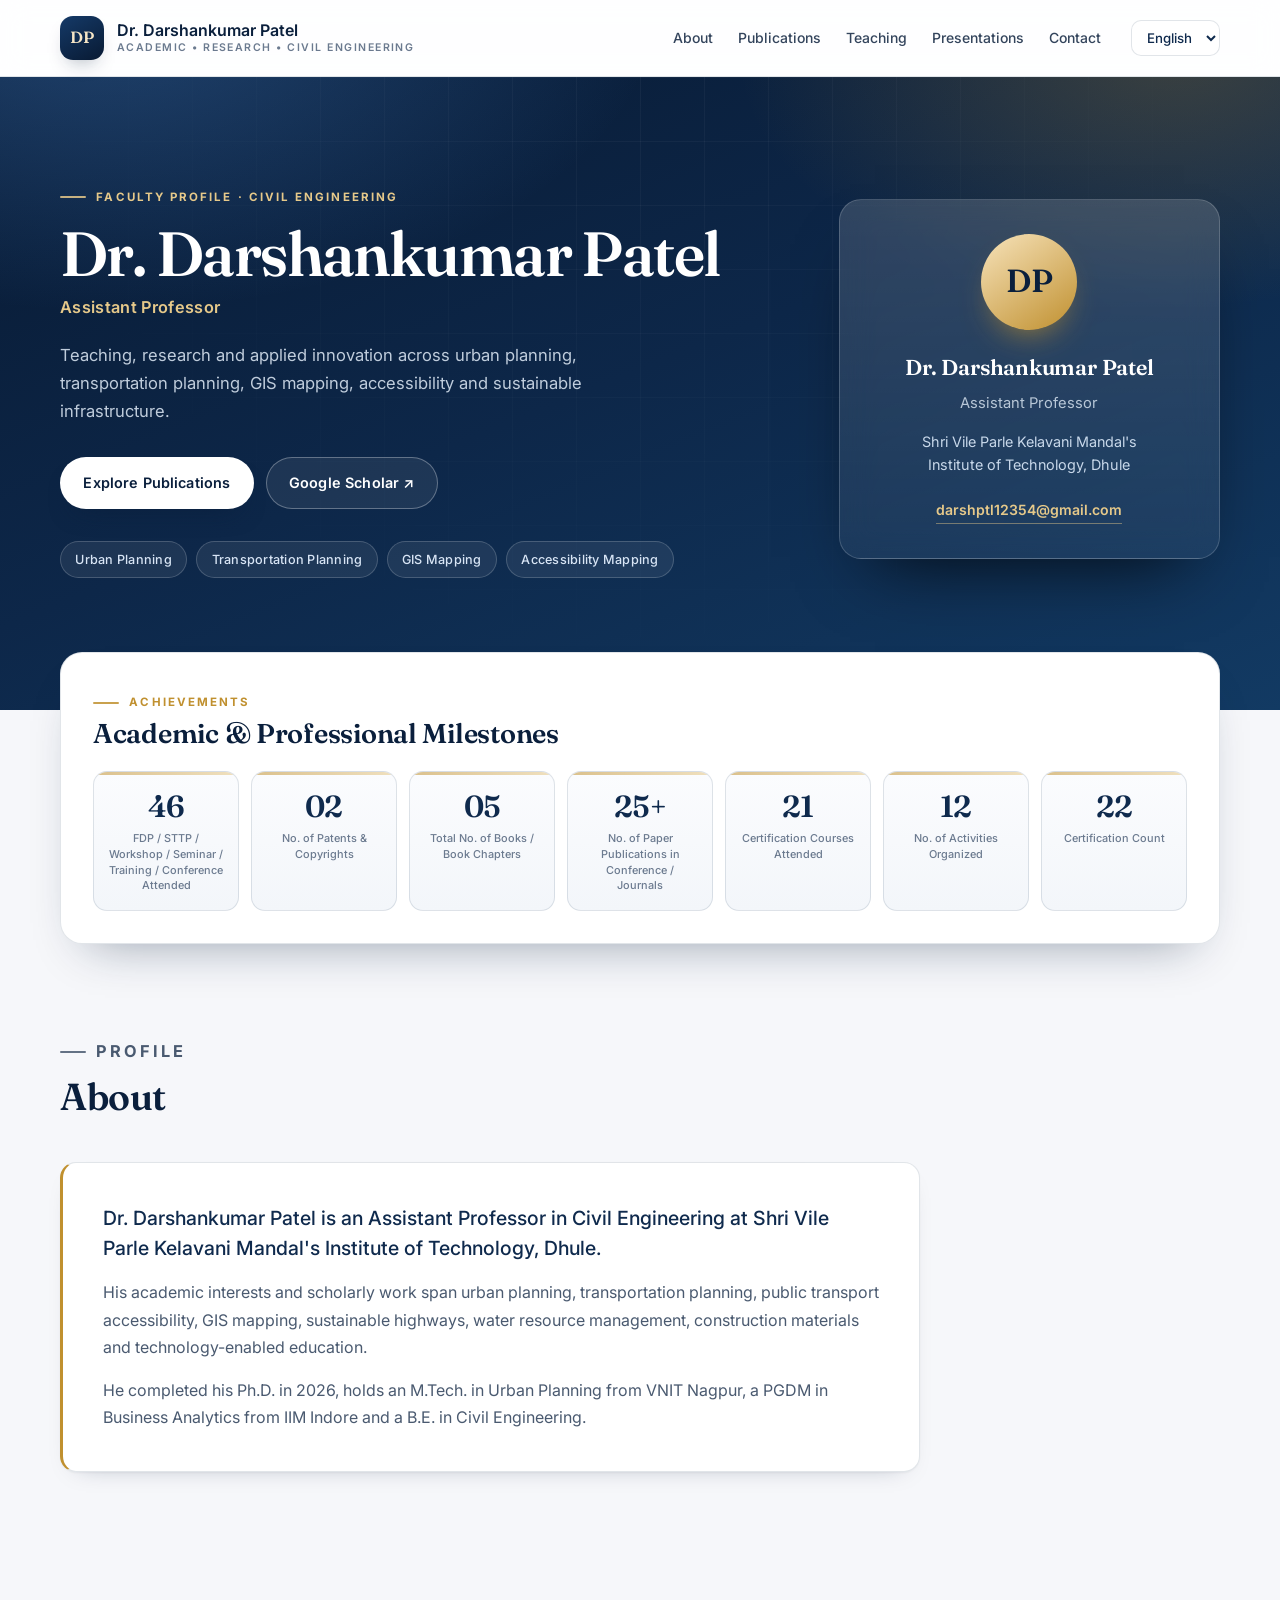
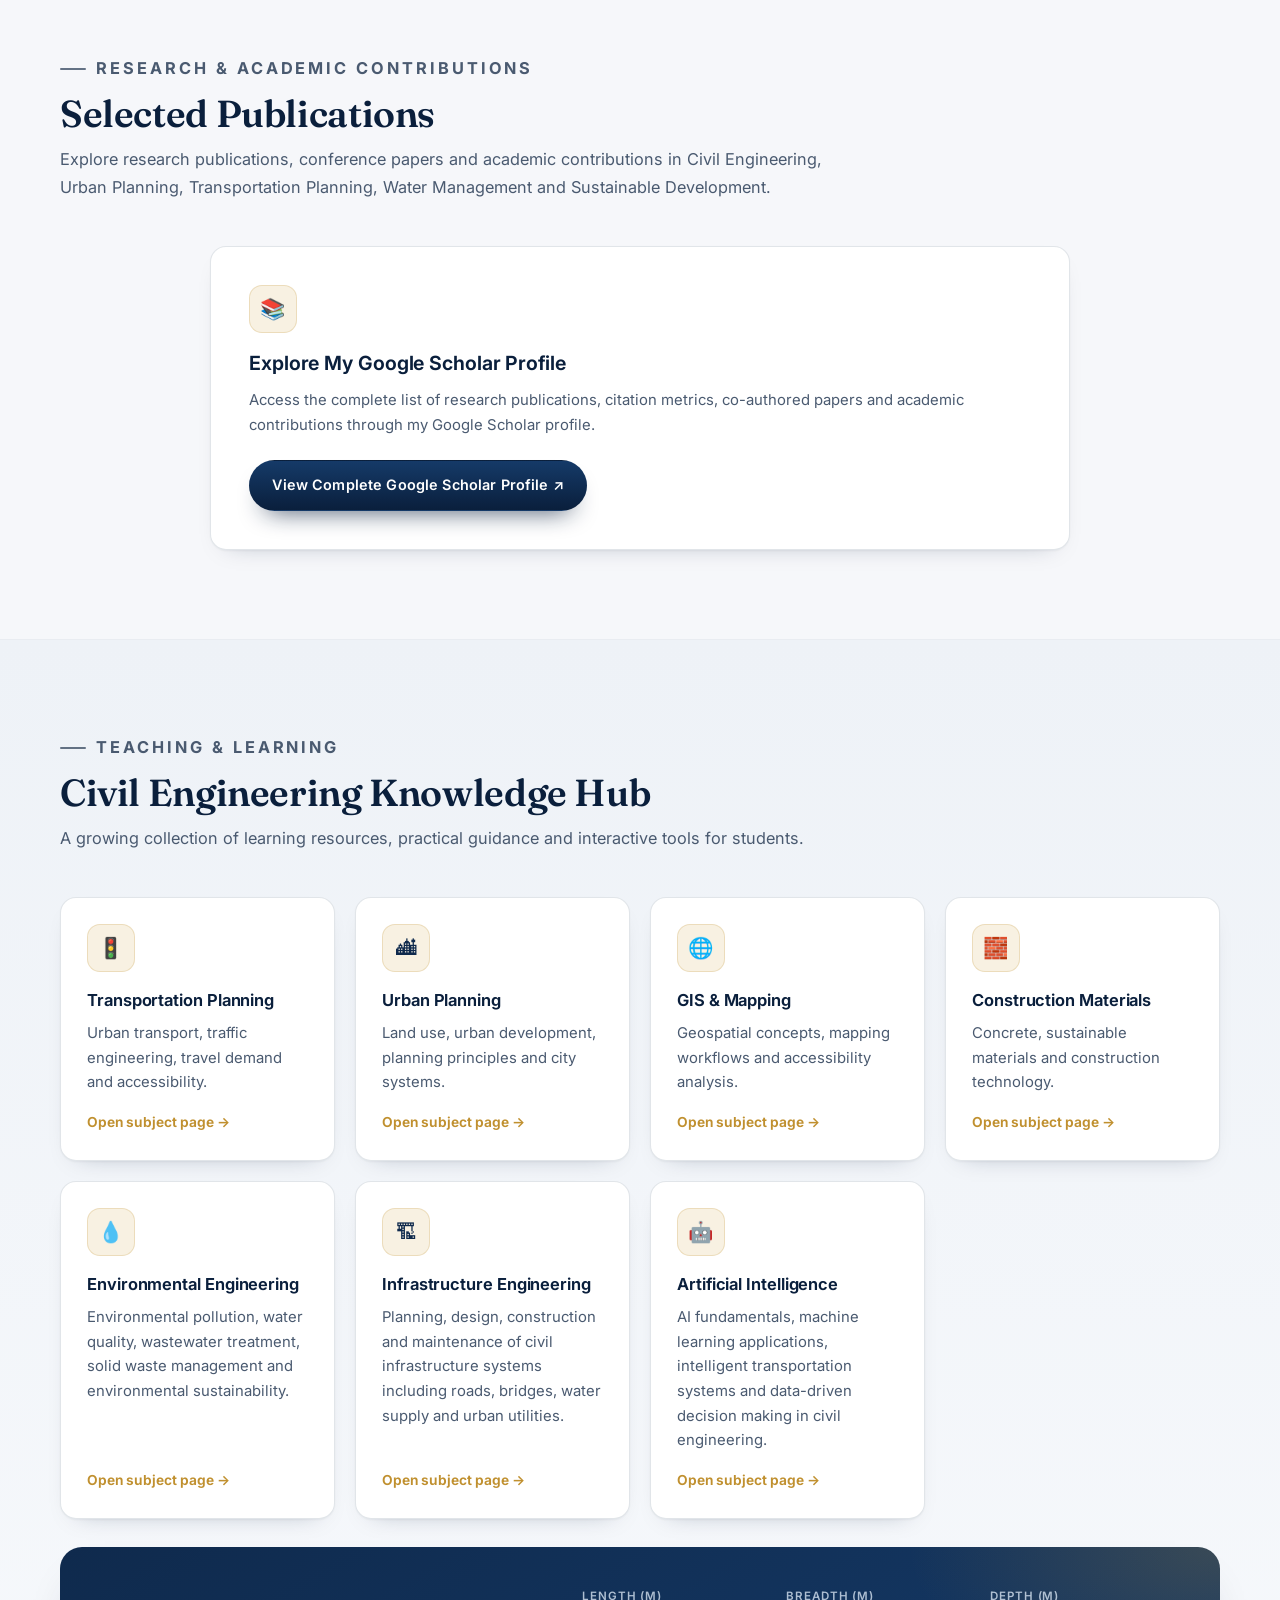
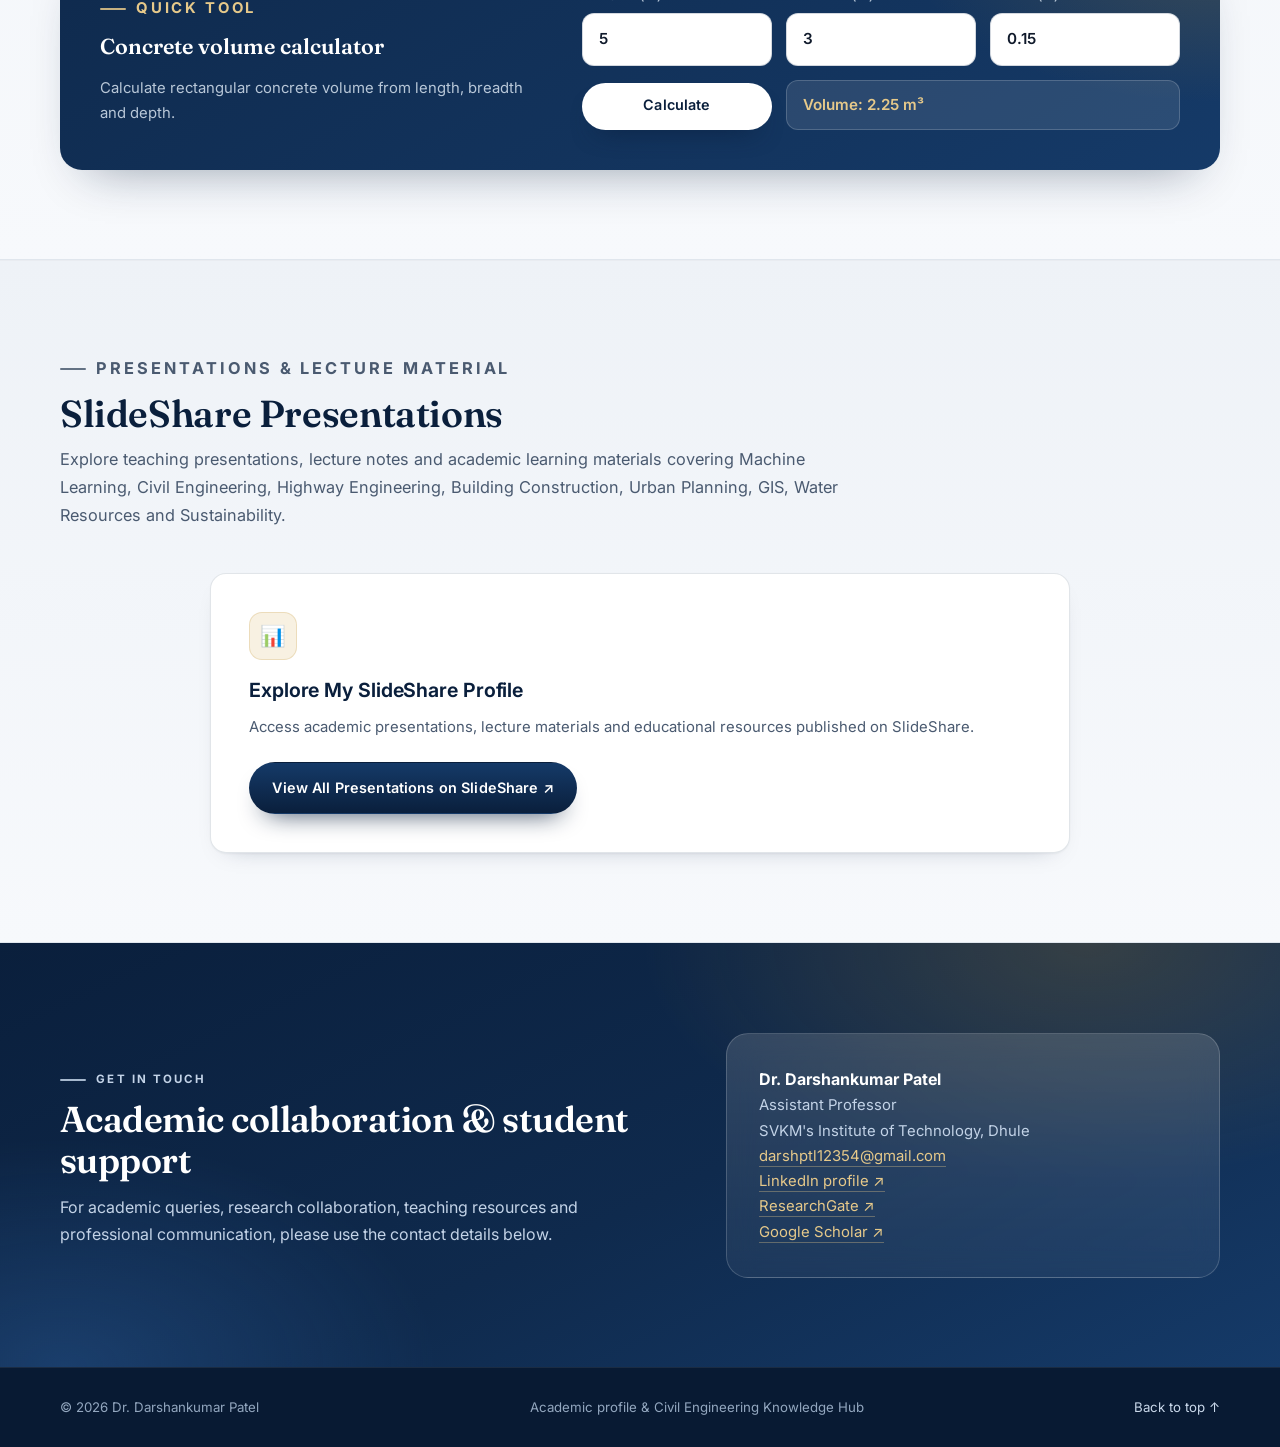
==== commit 0848ea89: "Update index.html" ====
--- a/index.html
+++ b/index.html
@@ -478,57 +478,6 @@
     .topic-card p{margin:0;font-size:.93rem;line-height:1.65;color:var(--slate)}
 
     /* ============================================================
-       RESEARCH + QUALIFICATIONS LAYOUT
-       ============================================================ */
-    .research-qualification-layout{
-      display:grid;
-      grid-template-columns:minmax(0,1.1fr) minmax(0,.9fr);
-      gap:clamp(28px, 4vw, 48px);
-      align-items:start;
-    }
-    .research-area-list{
-      display:grid;
-      grid-template-columns:1fr;
-      gap:16px;
-    }
-    .research-area-list .topic-card{padding:22px}
-    .research-area-list .topic-icon{font-size:1.15rem;width:42px;height:42px;margin-bottom:10px}
-    .research-area-list .topic-card h3{margin-bottom:.35rem}
-
-    .qualification-panel{
-      padding:clamp(22px, 3vw, 30px);
-      background:#fff;
-      border:1px solid var(--line);
-      border-radius:var(--radius-lg);
-      box-shadow:var(--shadow-sm);
-    }
-    .qualification-panel h3{
-      margin:0 0 1.4rem;
-      font-family:var(--sans);font-size:1.02rem;font-weight:650;
-      color:var(--navy-900);
-    }
-    .timeline{list-style:none;margin:0;padding:0}
-    .timeline li{
-      position:relative;
-      padding:0 0 22px 26px;
-    }
-    .timeline li::before{
-      content:"";
-      position:absolute;left:0;top:7px;
-      width:11px;height:11px;border-radius:50%;
-      background:#fff;border:2px solid var(--gold);
-    }
-    .timeline li::after{
-      content:"";
-      position:absolute;left:5px;top:20px;bottom:0;
-      width:1px;background:rgba(15,42,77,.15);
-    }
-    .timeline li:last-child{padding-bottom:0}
-    .timeline li:last-child::after{display:none}
-    .timeline b{display:block;font-size:.96rem;font-weight:650;color:var(--navy-900)}
-    .timeline span{display:block;margin-top:.15rem;font-size:.85rem;color:var(--muted)}
-
-    /* ============================================================
        SCHOLAR / SLIDESHARE PANELS
        ============================================================ */
     .scholar-panel,
@@ -544,22 +493,6 @@
     }
     .scholar-panel > p,
     .slideshare-panel > p{margin-bottom:1.4rem}
-    .scholar-search,
-    .slideshare-search{
-      margin-top:1.8rem;
-      padding-top:1.6rem;
-      border-top:1px solid var(--line);
-    }
-    .scholar-search h3,
-    .slideshare-search h3{font-size:1rem;margin-bottom:.9rem}
-    .scholar-search form,
-    .slideshare-search form{
-      display:flex;flex-wrap:wrap;gap:12px;align-items:center;
-    }
-    .scholar-search input[type="search"],
-    .slideshare-search input[type="search"]{
-      flex:1 1 280px;min-width:0;
-    }
 
     /* ============================================================
        FORM CONTROLS
@@ -651,54 +584,6 @@
       font-size:.95rem;font-weight:600;
       color:var(--gold-light);
     }
-
-    /* ============================================================
-       RECOGNITION
-       ============================================================ */
-    .recognition-grid{
-      display:grid;
-      grid-template-columns:repeat(auto-fit, minmax(280px, 1fr));
-      gap:20px;
-    }
-    .recognition-card{
-      display:flex;flex-direction:column;
-      padding:26px;
-      background:#fff;
-      border:1px solid var(--line);
-      border-radius:var(--radius);
-      box-shadow:var(--shadow-sm);
-      transition:transform .2s ease, box-shadow .2s ease, border-color .2s ease;
-    }
-    .recognition-card:hover{
-      transform:translateY(-3px);
-      box-shadow:var(--shadow-md);
-      border-color:rgba(192,144,47,.38);
-    }
-    .pill{
-      display:inline-block;
-      align-self:flex-start;
-      padding:.3rem .72rem;
-      border-radius:999px;
-      background:var(--gold-soft);
-      border:1px solid rgba(192,144,47,.28);
-      font-size:.68rem;font-weight:700;
-      letter-spacing:.07em;text-transform:uppercase;
-      color:#8a6120;
-    }
-    .recognition-card h3{
-      margin:.85rem 0 .55rem;
-      font-size:1rem;font-weight:650;line-height:1.4;
-      color:var(--navy-900);
-    }
-    .recognition-card p{margin:0 0 .5rem;font-size:.9rem;color:var(--slate)}
-    .recognition-card p:last-child{margin-bottom:0}
-    .recognition-card a{
-      margin-top:auto;padding-top:.9rem;
-      font-size:.87rem;font-weight:650;
-      color:var(--navy-700);text-decoration:none;
-    }
-    .recognition-card a:hover{color:var(--gold)}
-    .recognition-card .muted{font-size:.82rem;color:var(--muted)}
 
     /* ============================================================
        CONTACT
@@ -792,7 +677,6 @@
 
       .hero-grid{grid-template-columns:1fr;gap:38px}
       .profile-card{max-width:420px;margin-inline:auto}
-      .research-qualification-layout{grid-template-columns:1fr}
       .calculator-panel{grid-template-columns:1fr}
       .contact-grid{grid-template-columns:1fr}
     }
@@ -816,10 +700,6 @@
       .calc-form{grid-template-columns:1fr}
       .calc-form .button{grid-column:1 / -1}
       .calc-form output{grid-column:1 / -1}
-      .scholar-search form,
-      .slideshare-search form{align-items:stretch}
-      .scholar-search form .button,
-      .slideshare-search form .button{width:100%}
       .scholar-panel,
       .slideshare-panel{padding:22px}
       .footer-inner{justify-content:flex-start}
@@ -853,11 +733,9 @@
     <button class="menu-toggle" id="menuToggle" aria-label="Open navigation" aria-expanded="false" aria-controls="navLinks">☰</button>
     <div class="nav-links" id="navLinks">
       <a href="#about" data-en="About" data-mr="परिचय" data-hi="परिचय">About</a>
-      <a href="#research" data-en="Research" data-mr="संशोधन" data-hi="अनुसंधान">Research</a>
       <a href="#publications" data-en="Publications" data-mr="प्रकाशने" data-hi="प्रकाशन">Publications</a>
       <a href="#teaching" data-en="Teaching" data-mr="अध्यापन" data-hi="शिक्षण">Teaching</a>
       <a href="#presentations">Presentations</a>
-      <a href="#recognition" data-en="Recognition" data-mr="सन्मान" data-hi="सम्मान">Recognition</a>
       <a href="#contact" data-en="Contact" data-mr="संपर्क" data-hi="संपर्क">Contact</a>
     </div>
     <select id="languageSelect" class="language-select" aria-label="Select language">
@@ -957,58 +835,6 @@
     </div>
   </section>
 
-  <!-- ================= RESEARCH + QUALIFICATIONS ================= -->
-  <section class="section section-soft" id="research">
-    <div class="container">
-      <div class="research-qualification-layout">
-        <div>
-          <div class="section-heading" data-reveal>
-            <p class="eyebrow">Research</p>
-            <h2>Research Areas</h2>
-          </div>
-          <div class="research-area-list" data-reveal>
-            <article class="topic-card">
-              <div class="topic-icon" aria-hidden="true">⌖</div>
-              <h3>Urban &amp; Transportation Planning</h3>
-              <p>Urban development, travel demand modelling, public transport systems and sustainable mobility.</p>
-            </article>
-            <article class="topic-card">
-              <div class="topic-icon" aria-hidden="true">▦</div>
-              <h3>GIS &amp; Accessibility Mapping</h3>
-              <p>Geospatial analysis, educational facility accessibility, spatial planning and mapping.</p>
-            </article>
-            <article class="topic-card">
-              <div class="topic-icon" aria-hidden="true">♻</div>
-              <h3>Sustainable Infrastructure</h3>
-              <p>Green highways, construction materials, plastic waste utilization and sustainable construction.</p>
-            </article>
-            <article class="topic-card">
-              <div class="topic-icon" aria-hidden="true">≈</div>
-              <h3>Water Resources</h3>
-              <p>Water demand, water supply planning, groundwater recharge and water infrastructure management.</p>
-            </article>
-          </div>
-        </div>
-
-        <div>
-          <div class="section-heading" data-reveal>
-            <p class="eyebrow">Academic Background</p>
-            <h2>Academic Qualifications</h2>
-          </div>
-          <div class="qualification-panel" data-reveal>
-            <h3>Education timeline</h3>
-            <ul class="timeline">
-              <li><b>Ph.D. – Civil Engineering</b><span>Oriental University, Indore · 2026</span></li>
-              <li><b>PGDM – Integrated Programme in Business Analytics</b><span>IIM Indore · 2021</span></li>
-              <li><b>M.Tech. – Urban Planning</b><span>VNIT Nagpur · 2017 · 8.63 CGPA</span></li>
-              <li><b>B.E. – Civil Engineering</b><span>Amrutvahini College of Engineering / SPPU · 2014</span></li>
-            </ul>
-          </div>
-        </div>
-      </div>
-    </div>
-  </section>
-
   <!-- ================= PUBLICATIONS ================= -->
   <section class="section container" id="publications">
     <div class="section-heading" data-reveal>
@@ -1022,15 +848,6 @@
       <h3>Explore My Google Scholar Profile</h3>
       <p>Access the complete list of research publications, citation metrics, co-authored papers and academic contributions through my Google Scholar profile.</p>
       <a class="button primary" href="https://scholar.google.com/citations?user=9vklDj0AAAAJ&amp;hl=en" target="_blank" rel="noopener">View Complete Google Scholar Profile ↗</a>
-
-      <div class="scholar-search">
-        <h3>Search Research Publications</h3>
-        <form action="https://scholar.google.com/scholar" method="get" target="_blank">
-          <input type="hidden" name="hl" value="en">
-          <input type="search" name="q" placeholder="Search publications, e.g. Transportation Accessibility, Water Management..." aria-label="Search research publications" required>
-          <button class="button secondary" type="submit">Search Google Scholar ↗</button>
-        </form>
-      </div>
     </div>
   </section>
 
@@ -1105,33 +922,6 @@
     </div>
   </section>
 
-  <!-- ================= RECOGNITION ================= -->
-  <section class="section container" id="recognition">
-    <div class="section-heading" data-reveal>
-      <p class="eyebrow">Professional Development</p>
-      <h2>Recognition &amp; Certificates</h2>
-    </div>
-    <div class="recognition-grid" data-reveal>
-      <article class="recognition-card">
-        <span class="pill">FDP · August 2026</span>
-        <h3>Emerging Technologies in Sustainable Concrete, Digital Construction and Seismic-Resilient Infrastructure</h3>
-        <p>One-Week National Level Faculty Development Programme, Department of Civil Engineering, R. C. Patel Institute of Technology, Shirpur · 17–21 August 2026.</p>
-        <a href="assets/fdp-participation-certificate.png" target="_blank" rel="noopener">View participation certificate ↗</a>
-      </article>
-      <article class="recognition-card">
-        <span class="pill">AICTE Recognized FDP · August 2026</span>
-        <h3>AI Tools for Teaching and Learning</h3>
-        <p>NITTTR Chandigarh · 17–21 August 2026 · Certificate No. ICT-4457/26.</p>
-        <p class="muted">Certificate details are based on the supplied PDF. Add the original PDF to this section if you want it downloadable from the public website.</p>
-      </article>
-      <article class="recognition-card">
-        <span class="pill">Intellectual Property</span>
-        <h3>Published IP records listed in faculty profile</h3>
-        <p>Portable Carbon Capture and Storage Technology for Sustainable Construction Practices (2024); Water Resource Management Device (2026).</p>
-      </article>
-    </div>
-  </section>
-
   <!-- ================= PRESENTATIONS ================= -->
   <section class="section section-soft" id="presentations">
     <div class="container">
@@ -1146,15 +936,6 @@
         <h3>Explore My SlideShare Profile</h3>
         <p>Access academic presentations, lecture materials and educational resources published on SlideShare.</p>
         <a class="button primary" href="https://www.slideshare.net/DarshPatel8/slideshows" target="_blank" rel="noopener">View All Presentations on SlideShare ↗</a>
-
-        <div class="slideshare-search">
-          <h3>Search Presentations</h3>
-          <form action="https://www.google.com/search" method="get" target="_blank" onsubmit="this.q.value='site:slideshare.net/DarshPatel8 ' + this.searchTerm.value">
-            <input type="hidden" name="q" value="">
-            <input type="search" name="searchTerm" placeholder="Search Machine Learning, Highway Engineering, GIS..." aria-label="Search SlideShare presentations" required>
-            <button class="button secondary" type="submit">Search ↗</button>
-          </form>
-        </div>
       </div>
     </div>
   </section>
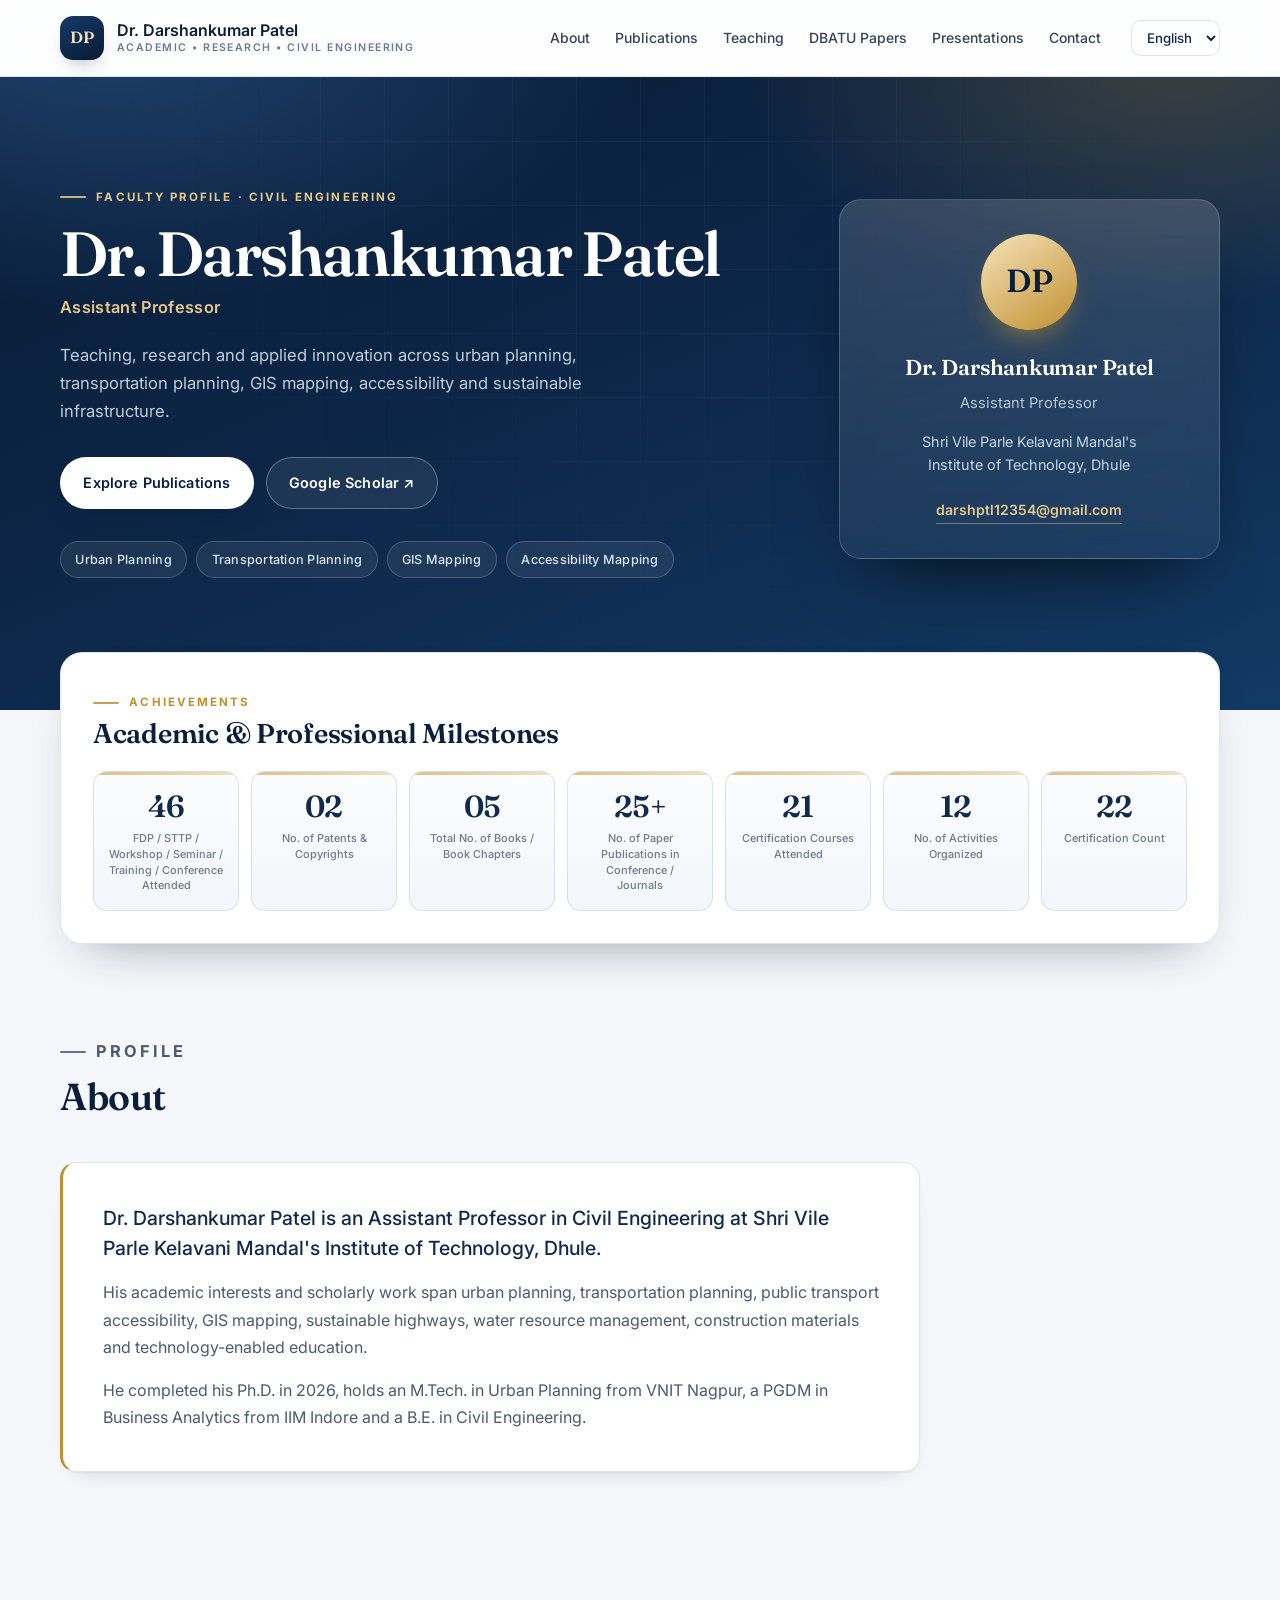
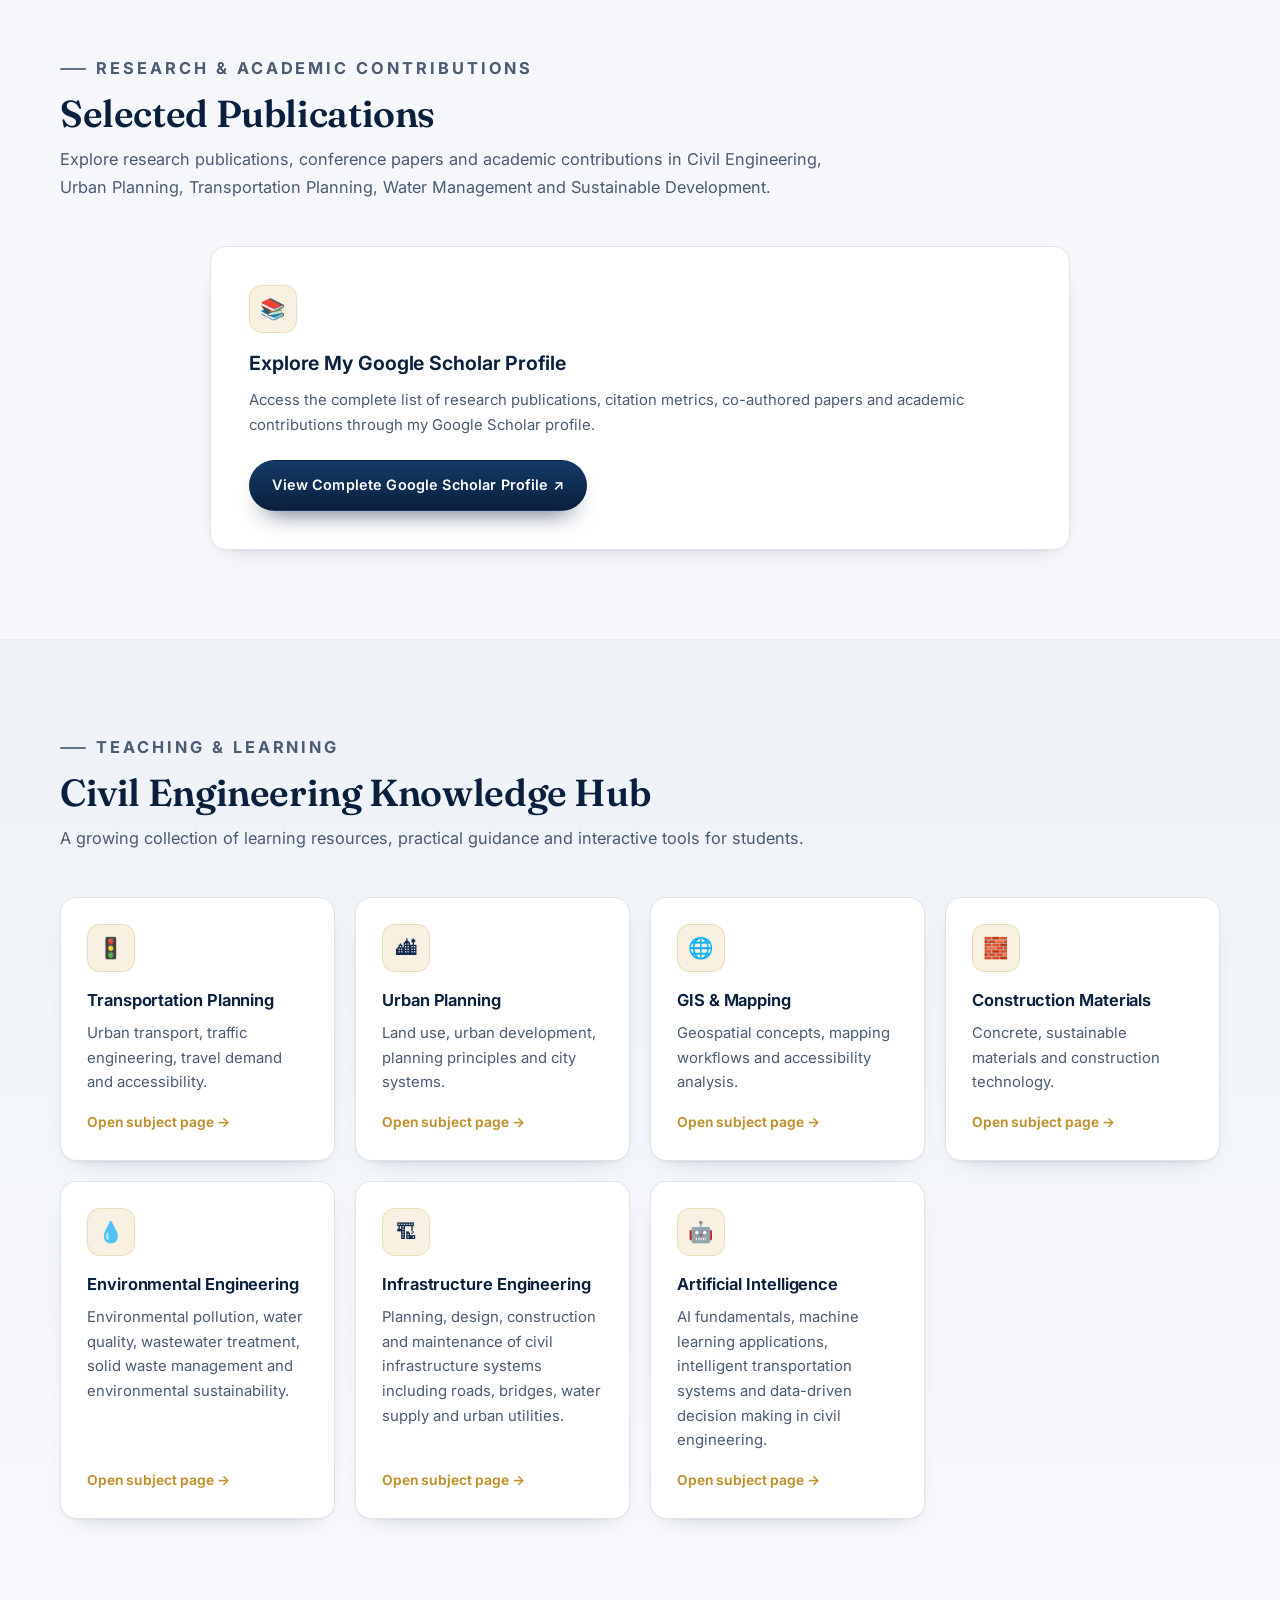
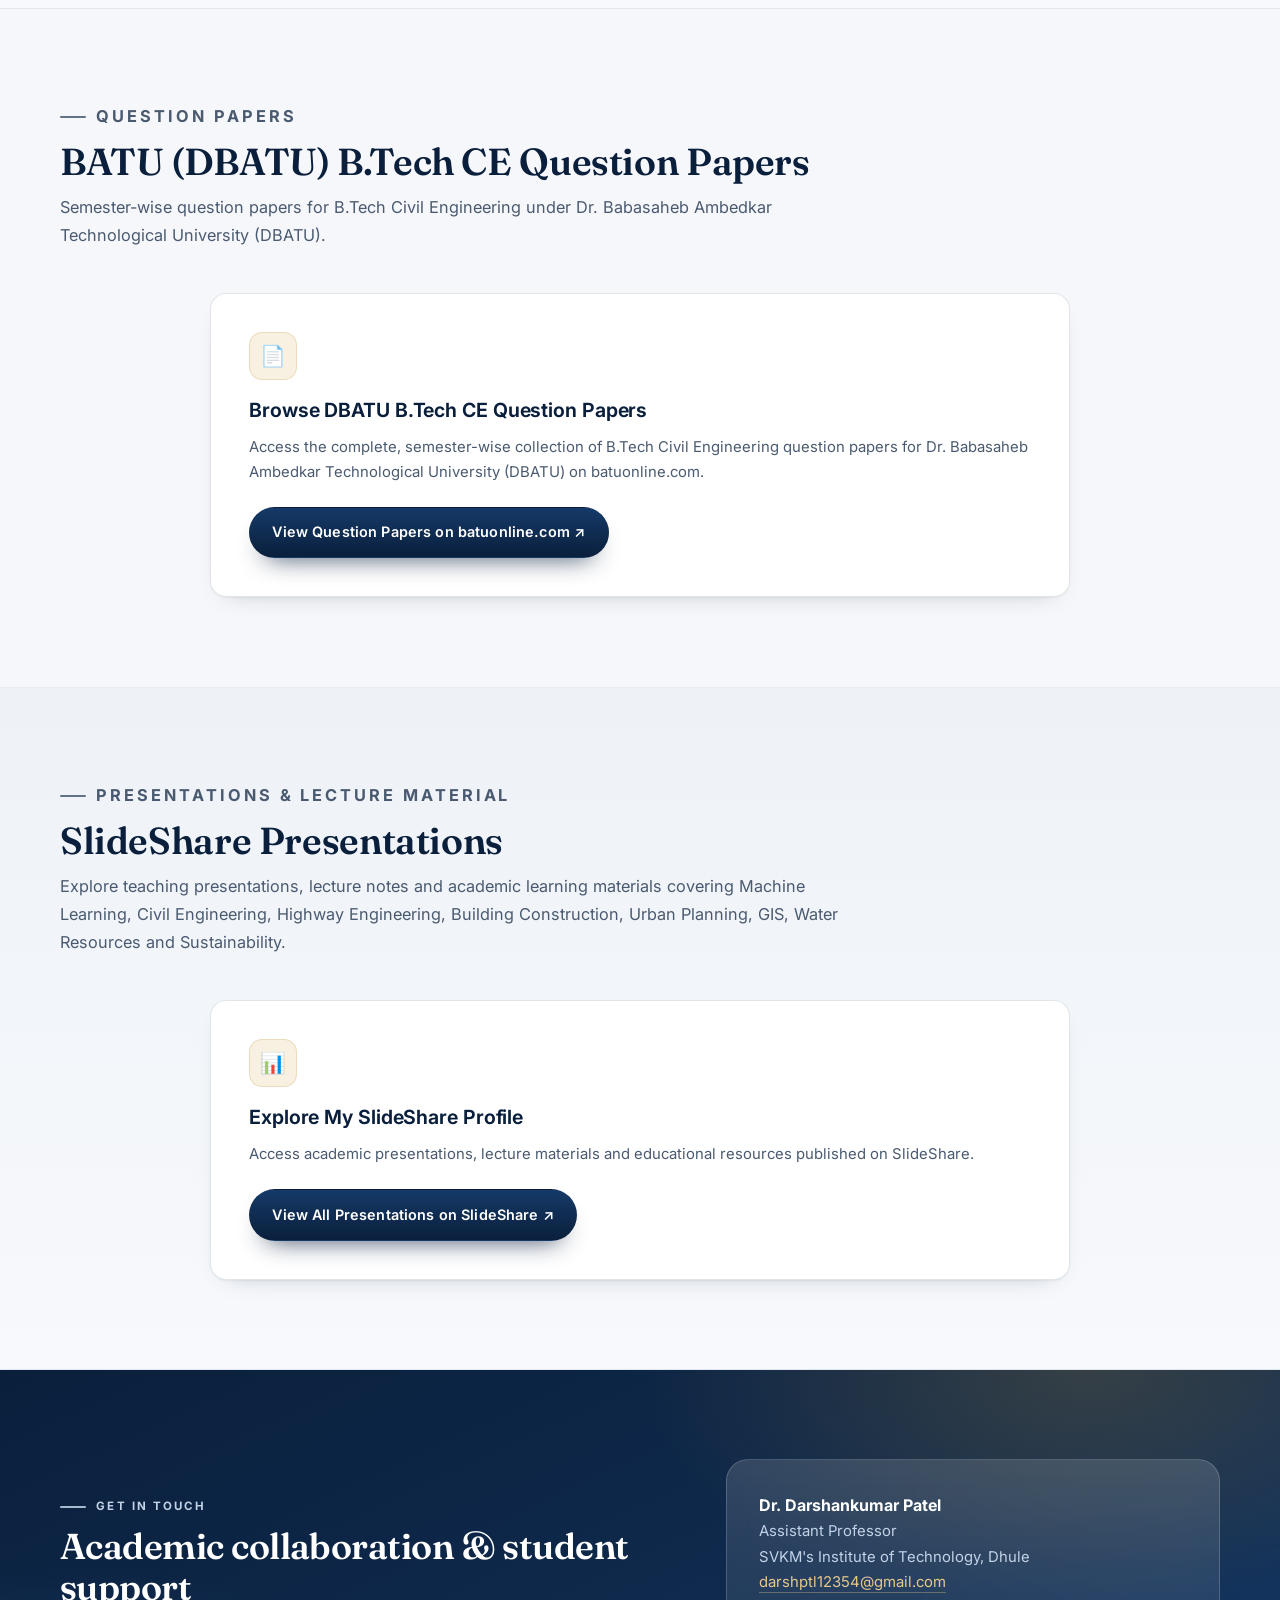
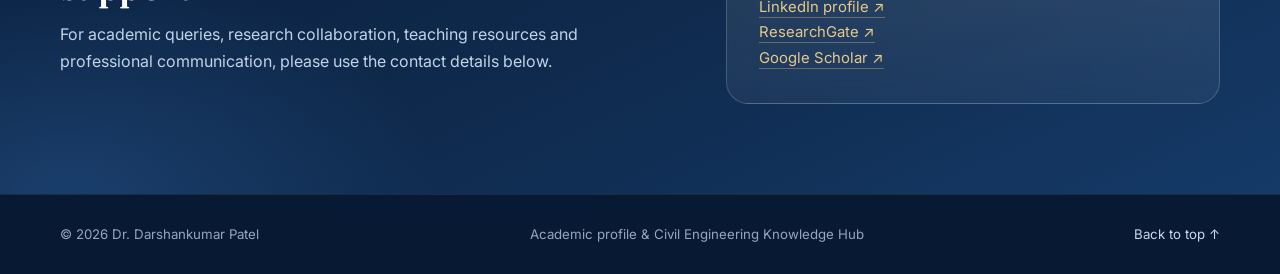
==== commit 789e4a20: "Update index.html" ====
--- a/index.html
+++ b/index.html
@@ -419,7 +419,6 @@
       border-color:rgba(255,255,255,.3);
     }
     .hero .button.secondary:hover{background:rgba(255,255,255,.16);color:#fff}
-    .calculator-panel .button.primary{background:#fff;color:var(--navy-900)}
 
     /* ============================================================
        ABOUT
@@ -536,54 +535,6 @@
       transition:transform .18s ease;
     }
     .card-link:hover span{transform:translateX(4px)}
-
-    /* ============================================================
-       CALCULATOR
-       ============================================================ */
-    .calculator-panel{
-      display:grid;
-      grid-template-columns:minmax(0,.85fr) minmax(0,1.15fr);
-      gap:clamp(24px, 3.5vw, 40px);
-      align-items:center;
-      margin-top:28px;
-      padding:clamp(26px, 3.6vw, 40px);
-      border-radius:var(--radius-lg);
-      color:#fff;
-      background:
-        radial-gradient(520px 260px at 100% 0%, rgba(192,144,47,.22), transparent 60%),
-        linear-gradient(150deg,var(--navy-800),var(--navy-700));
-      box-shadow:var(--shadow-md);
-    }
-    .calculator-panel .eyebrow{color:var(--gold-light)}
-    .calculator-panel h3{
-      margin:.5rem 0 .6rem;
-      font-family:var(--serif);font-size:1.35rem;font-weight:600;color:#fff;
-    }
-    .calculator-panel p{margin:0;font-size:.93rem;color:rgba(226,237,249,.8)}
-    .calc-form{
-      display:grid;
-      grid-template-columns:repeat(3, minmax(0,1fr));
-      gap:14px;
-    }
-    .calc-form label{
-      display:flex;flex-direction:column;gap:.4rem;
-      font-size:.72rem;font-weight:600;
-      letter-spacing:.08em;text-transform:uppercase;
-      color:rgba(226,237,249,.75);
-    }
-    .calc-form label input{font-size:.95rem}
-    .calc-form .button{grid-column:1 / 2;padding-block:.72rem 1rem;align-self:end}
-    .calc-form output{
-      grid-column:2 / -1;
-      display:flex;align-items:center;
-      min-height:46px;
-      padding:.7rem 1rem;
-      border-radius:var(--radius-sm);
-      background:rgba(255,255,255,.1);
-      border:1px solid rgba(255,255,255,.18);
-      font-size:.95rem;font-weight:600;
-      color:var(--gold-light);
-    }
 
     /* ============================================================
        CONTACT
@@ -677,7 +628,6 @@
 
       .hero-grid{grid-template-columns:1fr;gap:38px}
       .profile-card{max-width:420px;margin-inline:auto}
-      .calculator-panel{grid-template-columns:1fr}
       .contact-grid{grid-template-columns:1fr}
     }
 
@@ -697,9 +647,6 @@
     @media (max-width: 640px){
       .brand-text small{display:none}
       .section-heading p{font-size:.97rem}
-      .calc-form{grid-template-columns:1fr}
-      .calc-form .button{grid-column:1 / -1}
-      .calc-form output{grid-column:1 / -1}
       .scholar-panel,
       .slideshare-panel{padding:22px}
       .footer-inner{justify-content:flex-start}
@@ -735,6 +682,7 @@
       <a href="#about" data-en="About" data-mr="परिचय" data-hi="परिचय">About</a>
       <a href="#publications" data-en="Publications" data-mr="प्रकाशने" data-hi="प्रकाशन">Publications</a>
       <a href="#teaching" data-en="Teaching" data-mr="अध्यापन" data-hi="शिक्षण">Teaching</a>
+      <a href="#dbatu-papers" data-en="DBATU Papers" data-mr="DBATU प्रश्नपत्रिका" data-hi="DBATU प्रश्नपत्र">DBATU Papers</a>
       <a href="#presentations">Presentations</a>
       <a href="#contact" data-en="Contact" data-mr="संपर्क" data-hi="संपर्क">Contact</a>
     </div>
@@ -904,21 +852,22 @@
           <span>Open subject page →</span>
         </a>
       </div>
-
-      <div class="calculator-panel" data-reveal>
-        <div>
-          <p class="eyebrow">Quick Tool</p>
-          <h3>Concrete volume calculator</h3>
-          <p>Calculate rectangular concrete volume from length, breadth and depth.</p>
-        </div>
-        <form id="volumeForm" class="calc-form">
-          <label>Length (m)<input id="length" type="number" min="0" step="any" value="5" required></label>
-          <label>Breadth (m)<input id="breadth" type="number" min="0" step="any" value="3" required></label>
-          <label>Depth (m)<input id="depth" type="number" min="0" step="any" value="0.15" required></label>
-          <button class="button primary" type="submit">Calculate</button>
-          <output id="volumeResult" aria-live="polite">Volume: 2.25 m³</output>
-        </form>
-      </div>
+    </div>
+  </section>
+
+  <!-- ================= DBATU QUESTION PAPERS ================= -->
+  <section class="section container" id="dbatu-papers">
+    <div class="section-heading" data-reveal>
+      <p class="eyebrow">Question Papers</p>
+      <h2>BATU (DBATU) B.Tech CE Question Papers</h2>
+      <p>Semester-wise question papers for B.Tech Civil Engineering under Dr. Babasaheb Ambedkar Technological University (DBATU).</p>
+    </div>
+
+    <div class="topic-card scholar-panel" data-reveal>
+      <div class="topic-icon" aria-hidden="true">📄</div>
+      <h3>Browse DBATU B.Tech CE Question Papers</h3>
+      <p>Access the complete, semester-wise collection of B.Tech Civil Engineering question papers for Dr. Babasaheb Ambedkar Technological University (DBATU) on batuonline.com.</p>
+      <a class="button primary" href="https://www.batuonline.com/btech-ce-question-papers.html#semester" target="_blank" rel="noopener">View Question Papers on batuonline.com ↗</a>
     </div>
   </section>
 
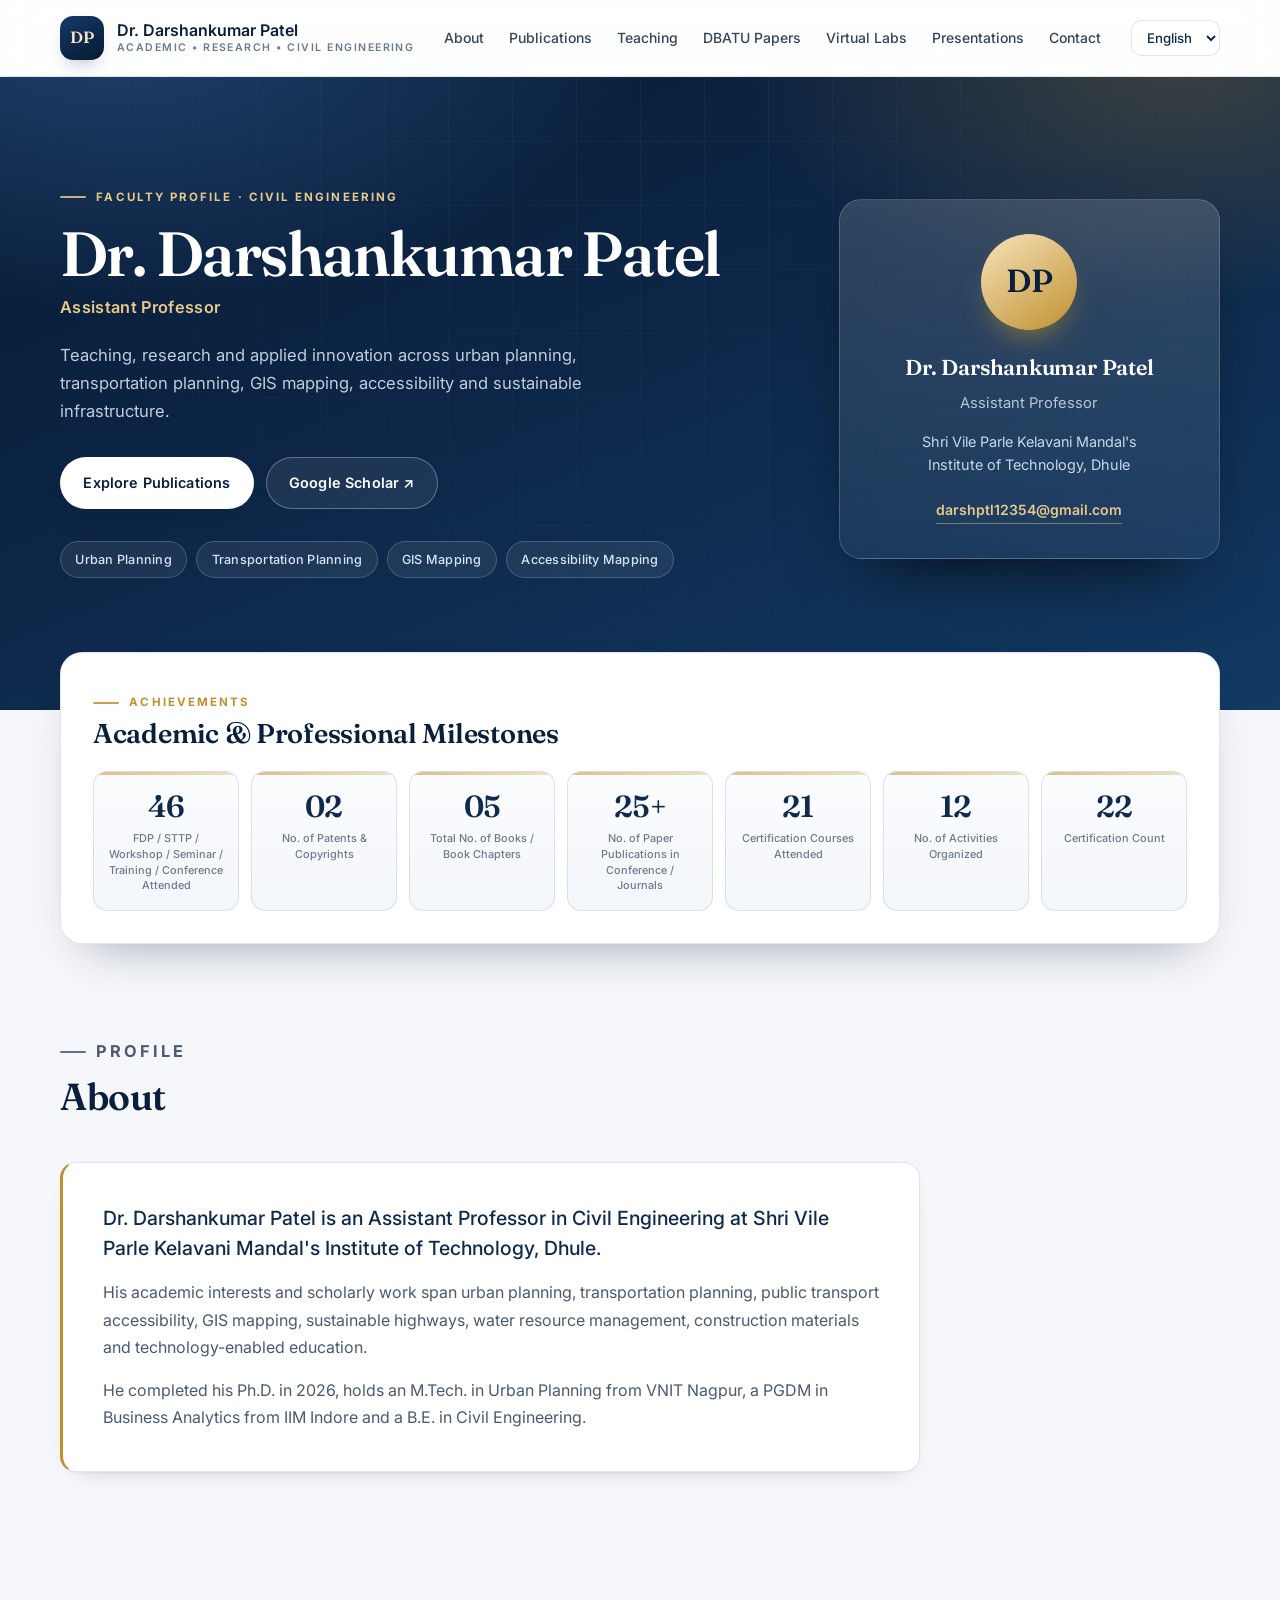
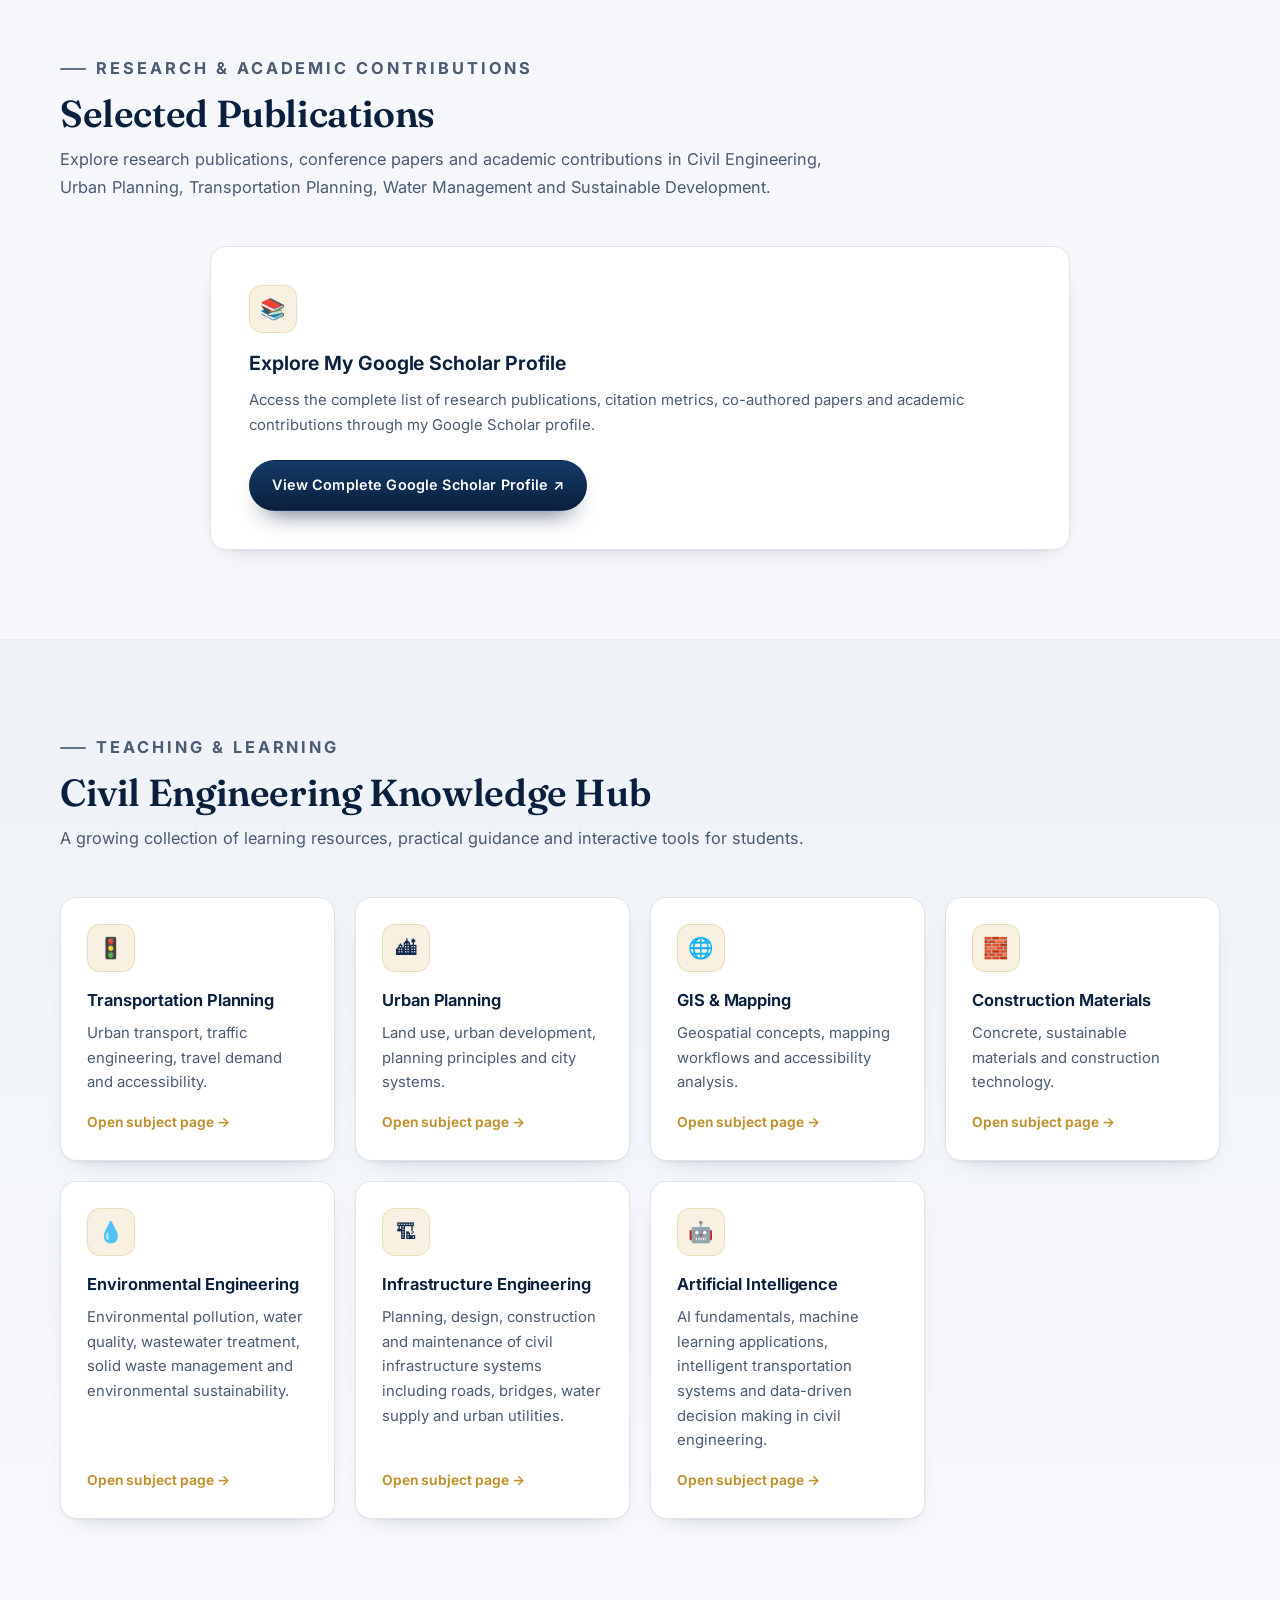
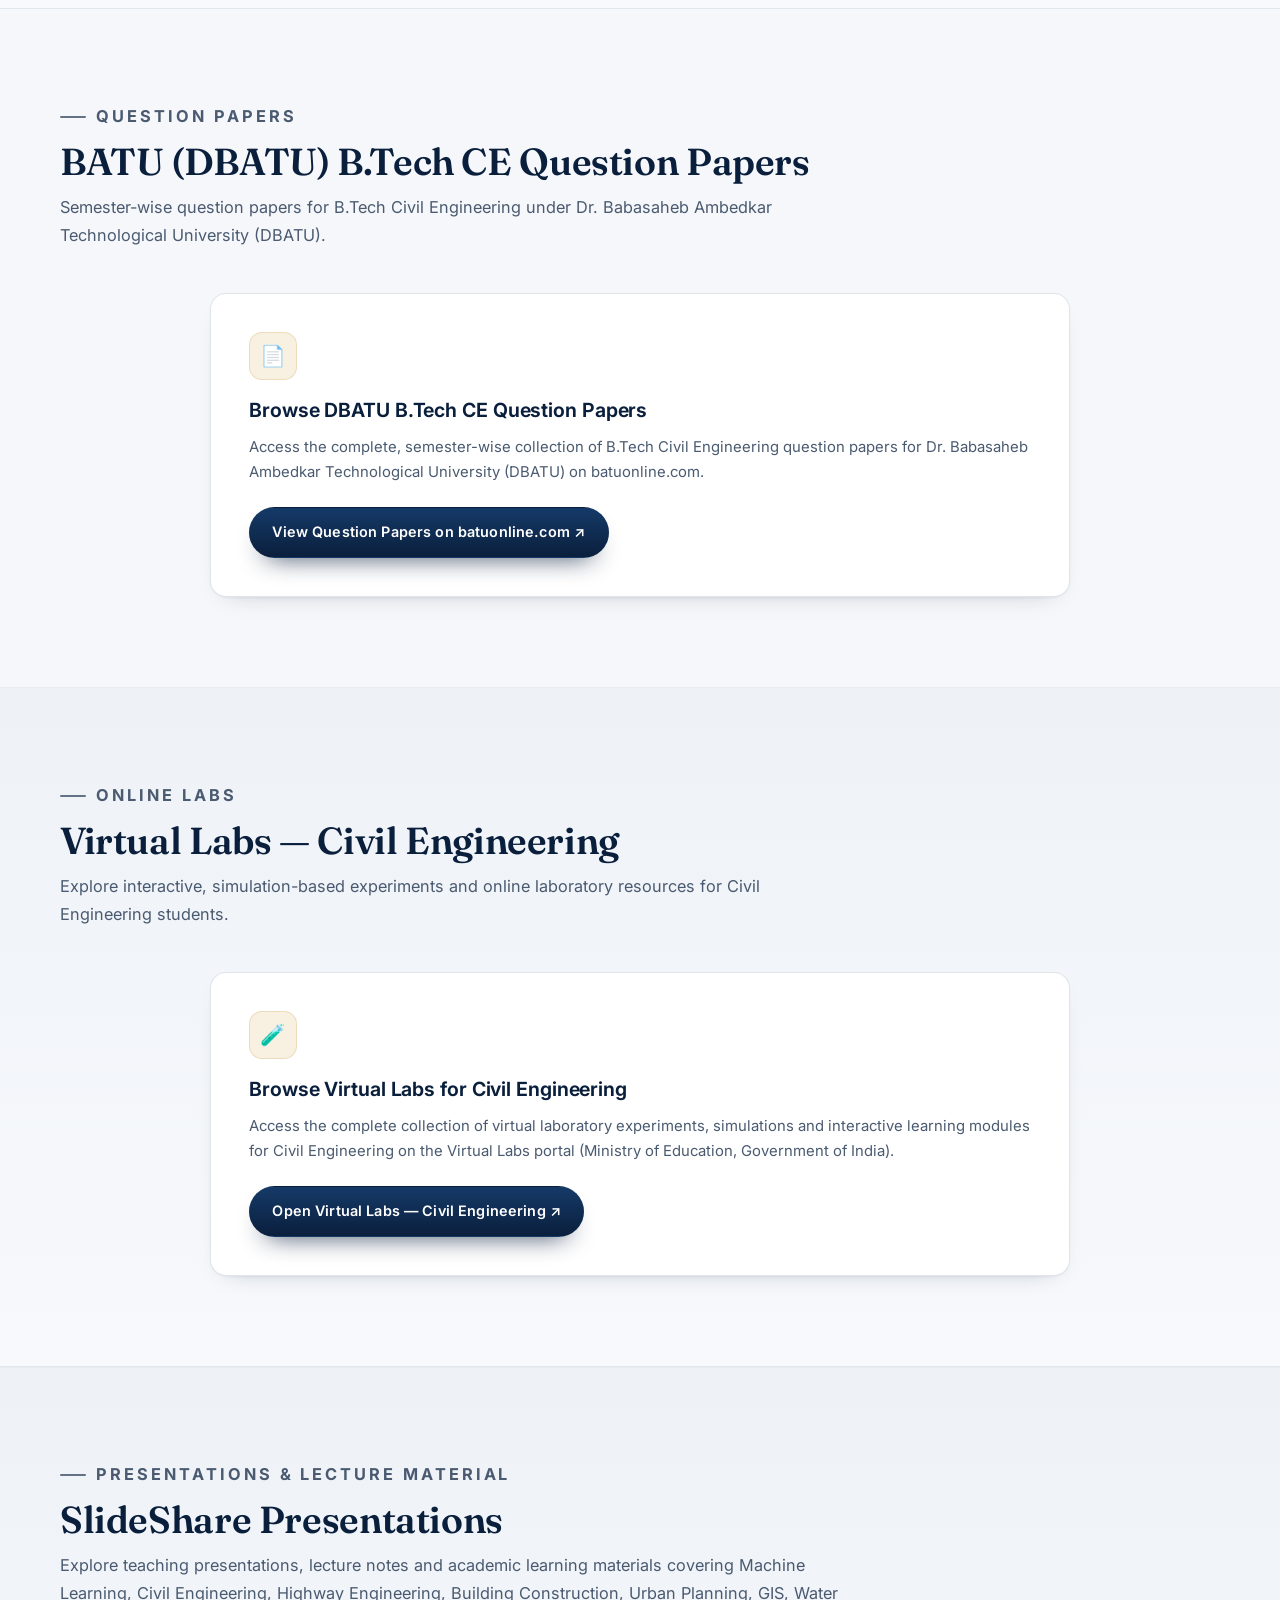
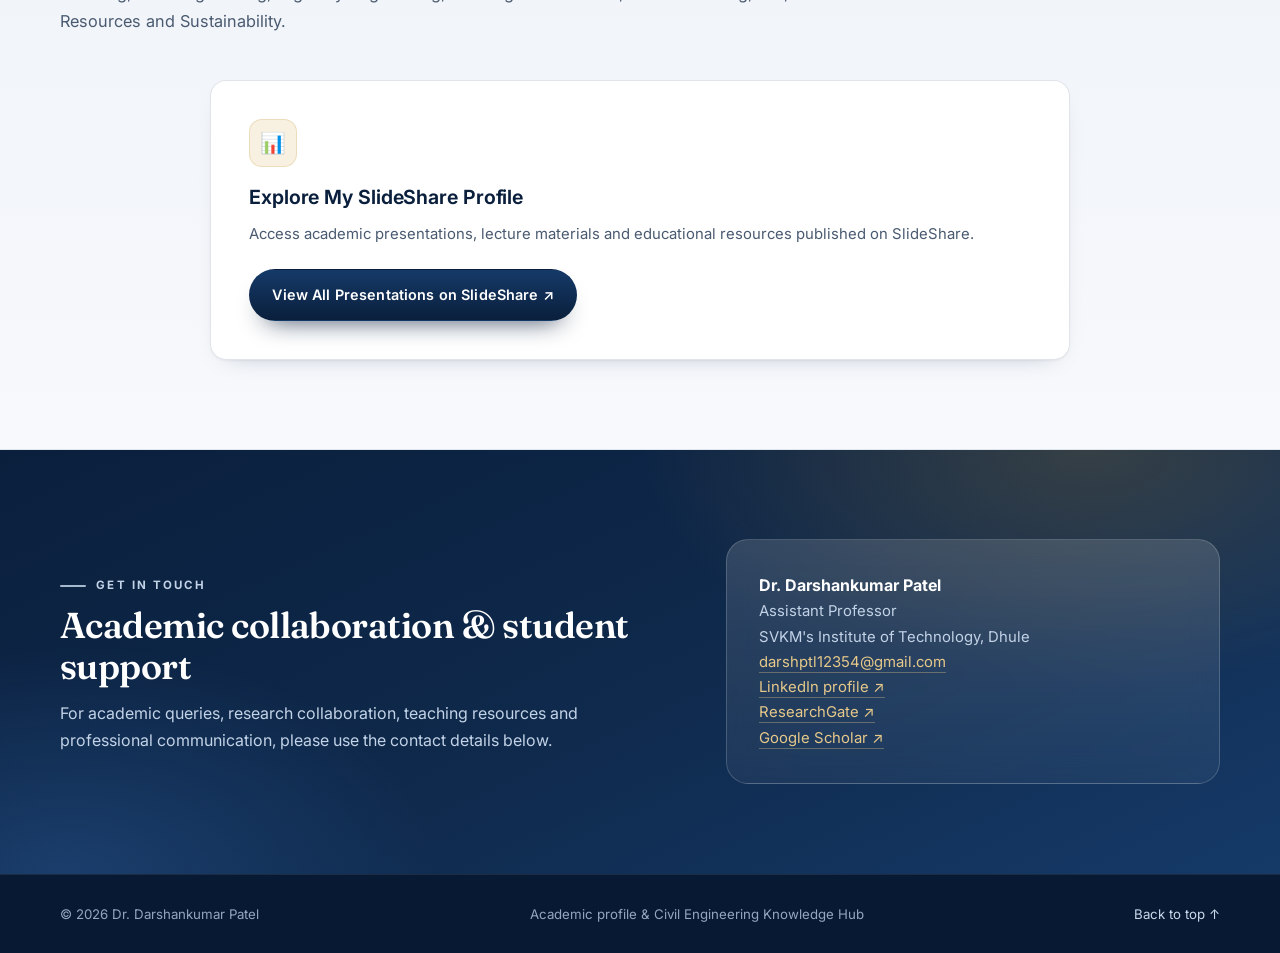
==== commit 3c11cfe8: "Update index.html" ====
--- a/index.html
+++ b/index.html
@@ -683,6 +683,7 @@
       <a href="#publications" data-en="Publications" data-mr="प्रकाशने" data-hi="प्रकाशन">Publications</a>
       <a href="#teaching" data-en="Teaching" data-mr="अध्यापन" data-hi="शिक्षण">Teaching</a>
       <a href="#dbatu-papers" data-en="DBATU Papers" data-mr="DBATU प्रश्नपत्रिका" data-hi="DBATU प्रश्नपत्र">DBATU Papers</a>
+      <a href="#virtual-labs" data-en="Virtual Labs" data-mr="व्हर्च्युअल लॅब्स" data-hi="वर्चुअल लैब्स">Virtual Labs</a>
       <a href="#presentations">Presentations</a>
       <a href="#contact" data-en="Contact" data-mr="संपर्क" data-hi="संपर्क">Contact</a>
     </div>
@@ -871,6 +872,24 @@
     </div>
   </section>
 
+  <!-- ================= VIRTUAL LABS ================= -->
+  <section class="section section-soft" id="virtual-labs">
+    <div class="container">
+      <div class="section-heading" data-reveal>
+        <p class="eyebrow">Online Labs</p>
+        <h2>Virtual Labs — Civil Engineering</h2>
+        <p>Explore interactive, simulation-based experiments and online laboratory resources for Civil Engineering students.</p>
+      </div>
+
+      <div class="topic-card scholar-panel" data-reveal>
+        <div class="topic-icon" aria-hidden="true">🧪</div>
+        <h3>Browse Virtual Labs for Civil Engineering</h3>
+        <p>Access the complete collection of virtual laboratory experiments, simulations and interactive learning modules for Civil Engineering on the Virtual Labs portal (Ministry of Education, Government of India).</p>
+        <a class="button primary" href="https://www.vlab.co.in/broad-area-civil-engineering" target="_blank" rel="noopener">Open Virtual Labs — Civil Engineering ↗</a>
+      </div>
+    </div>
+  </section>
+
   <!-- ================= PRESENTATIONS ================= -->
   <section class="section section-soft" id="presentations">
     <div class="container">
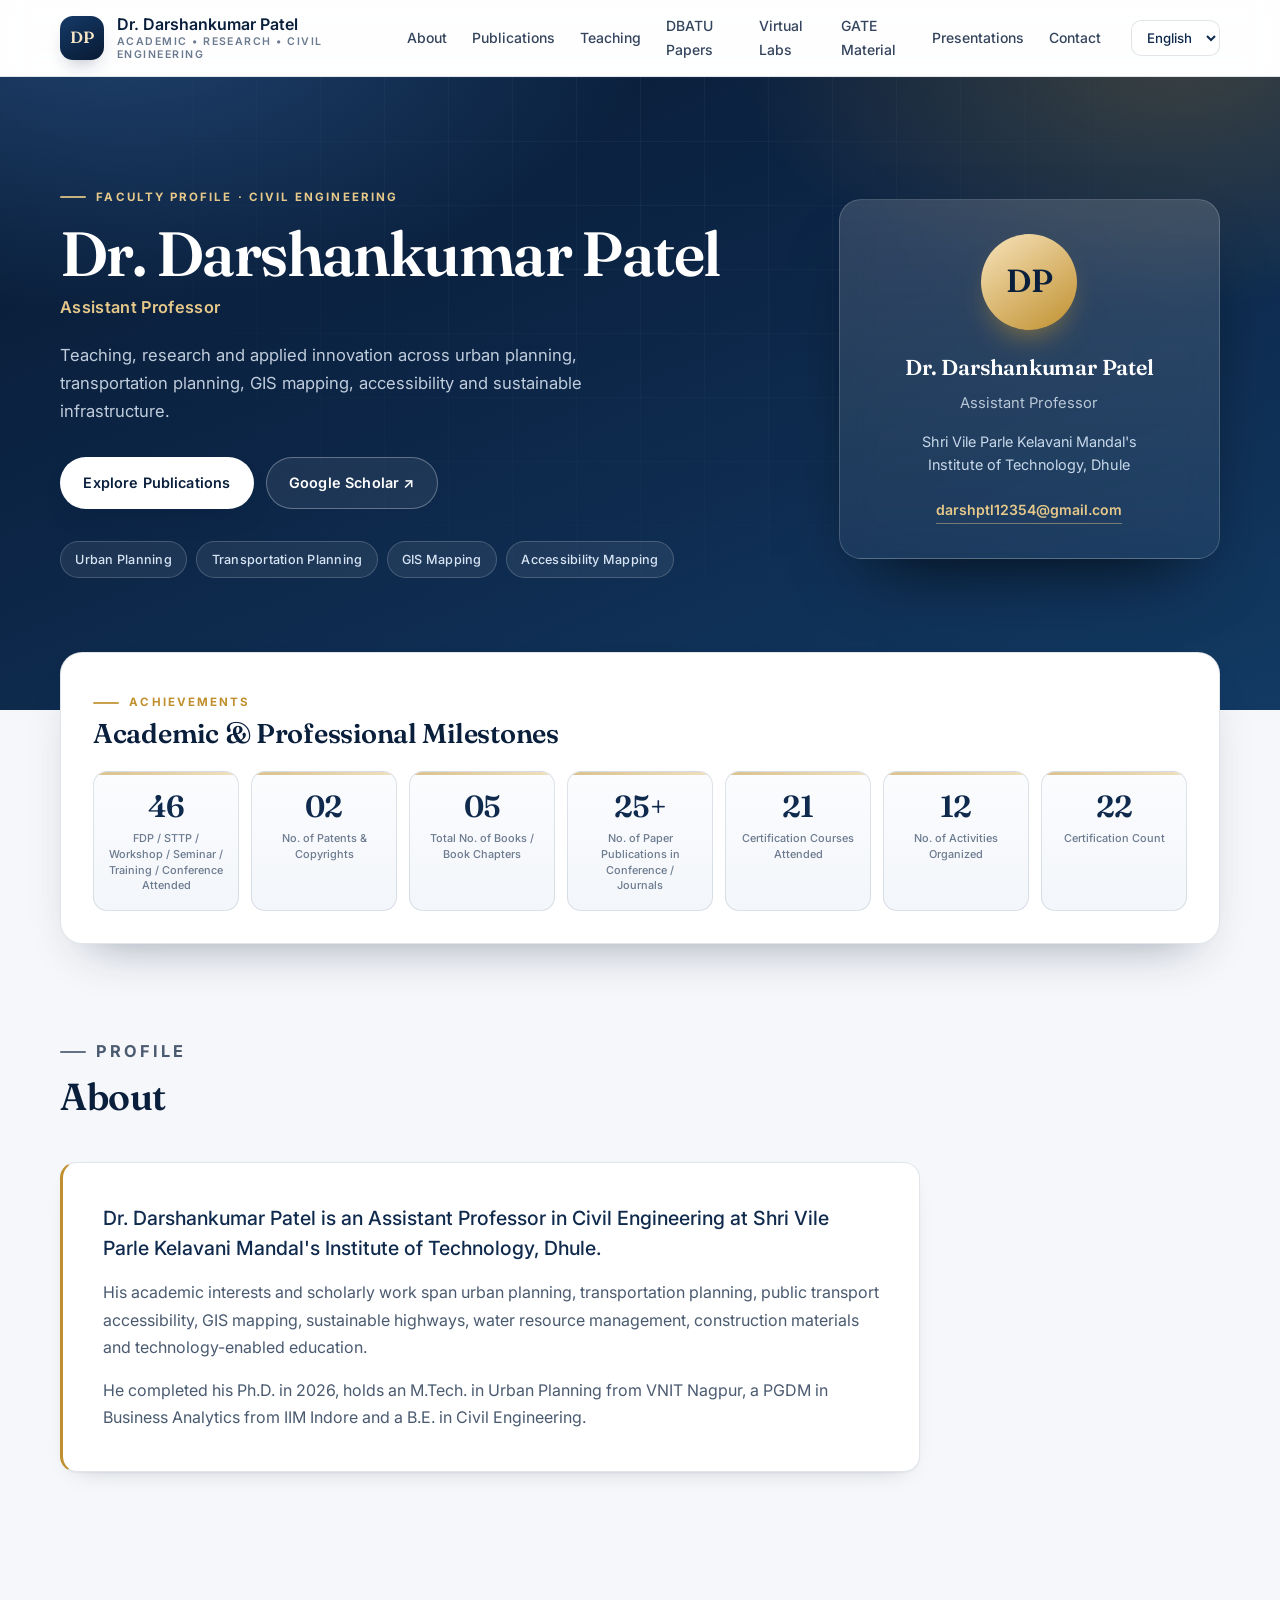
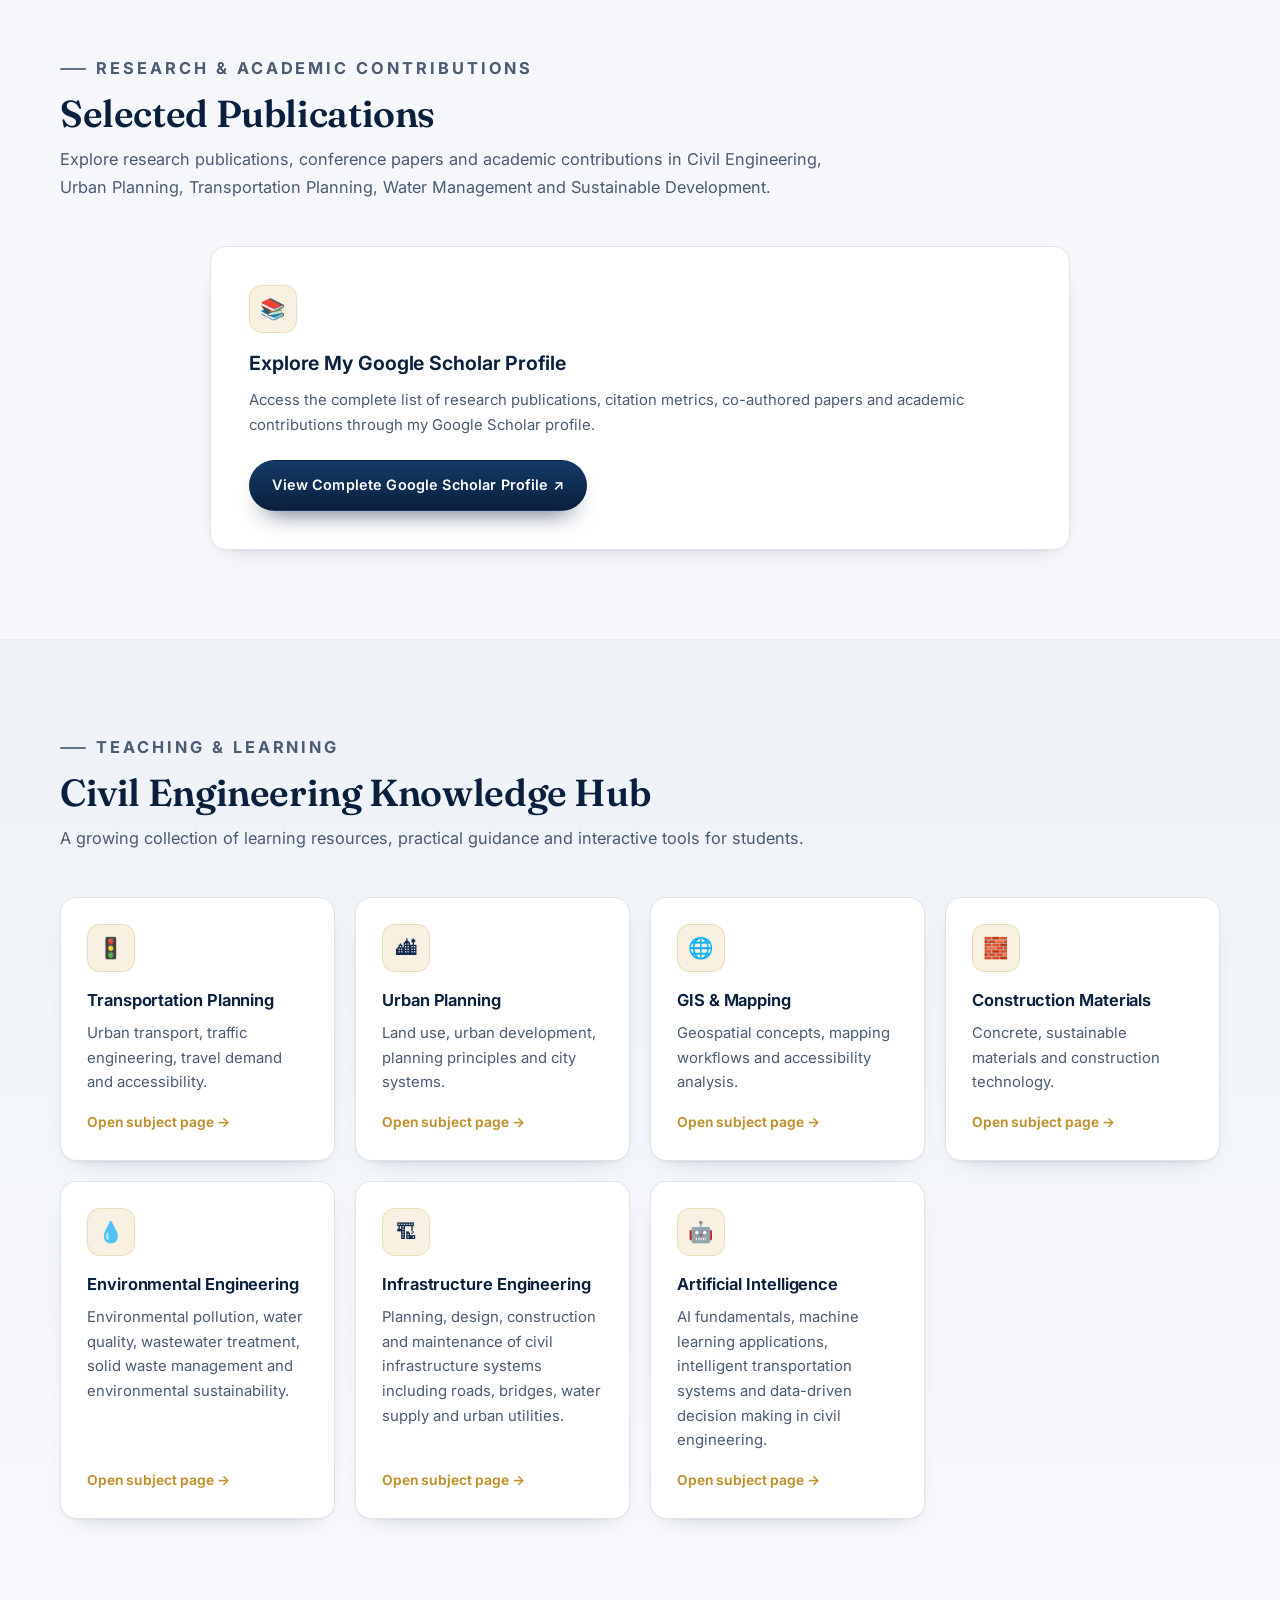
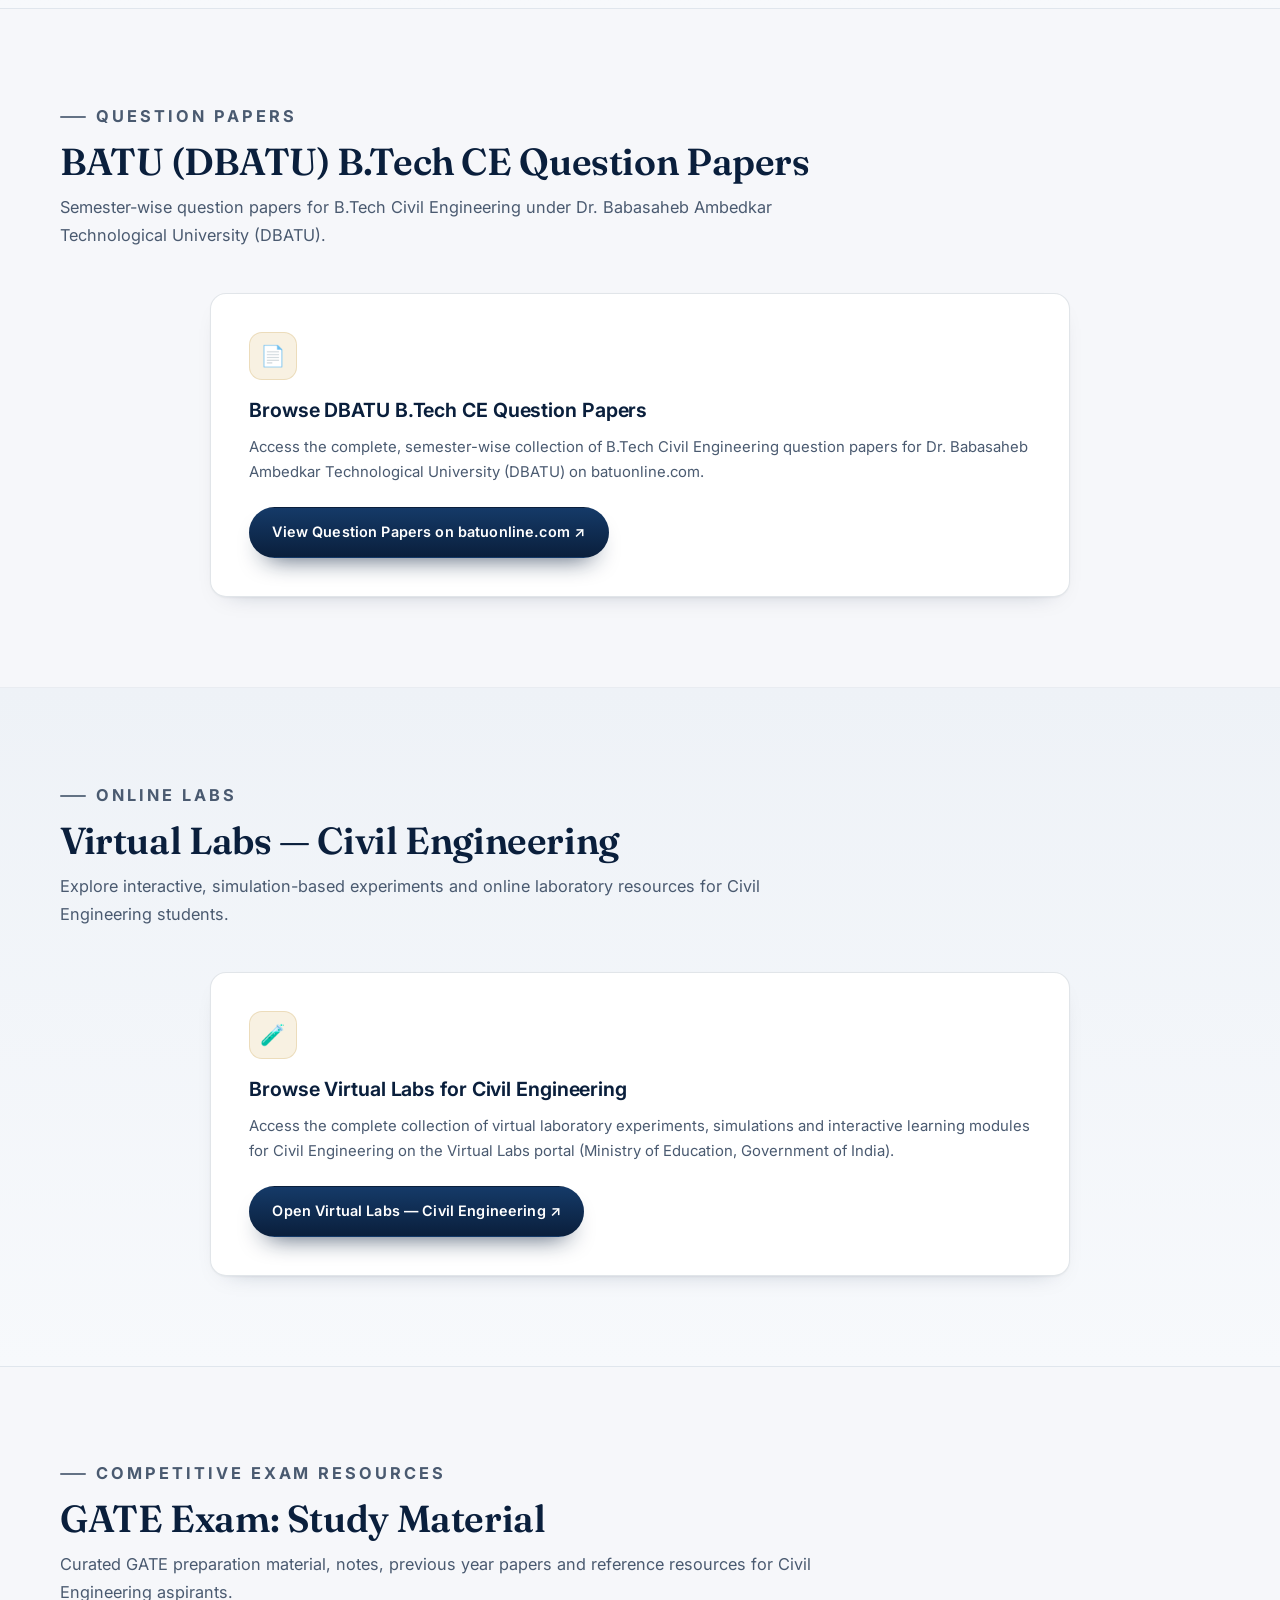
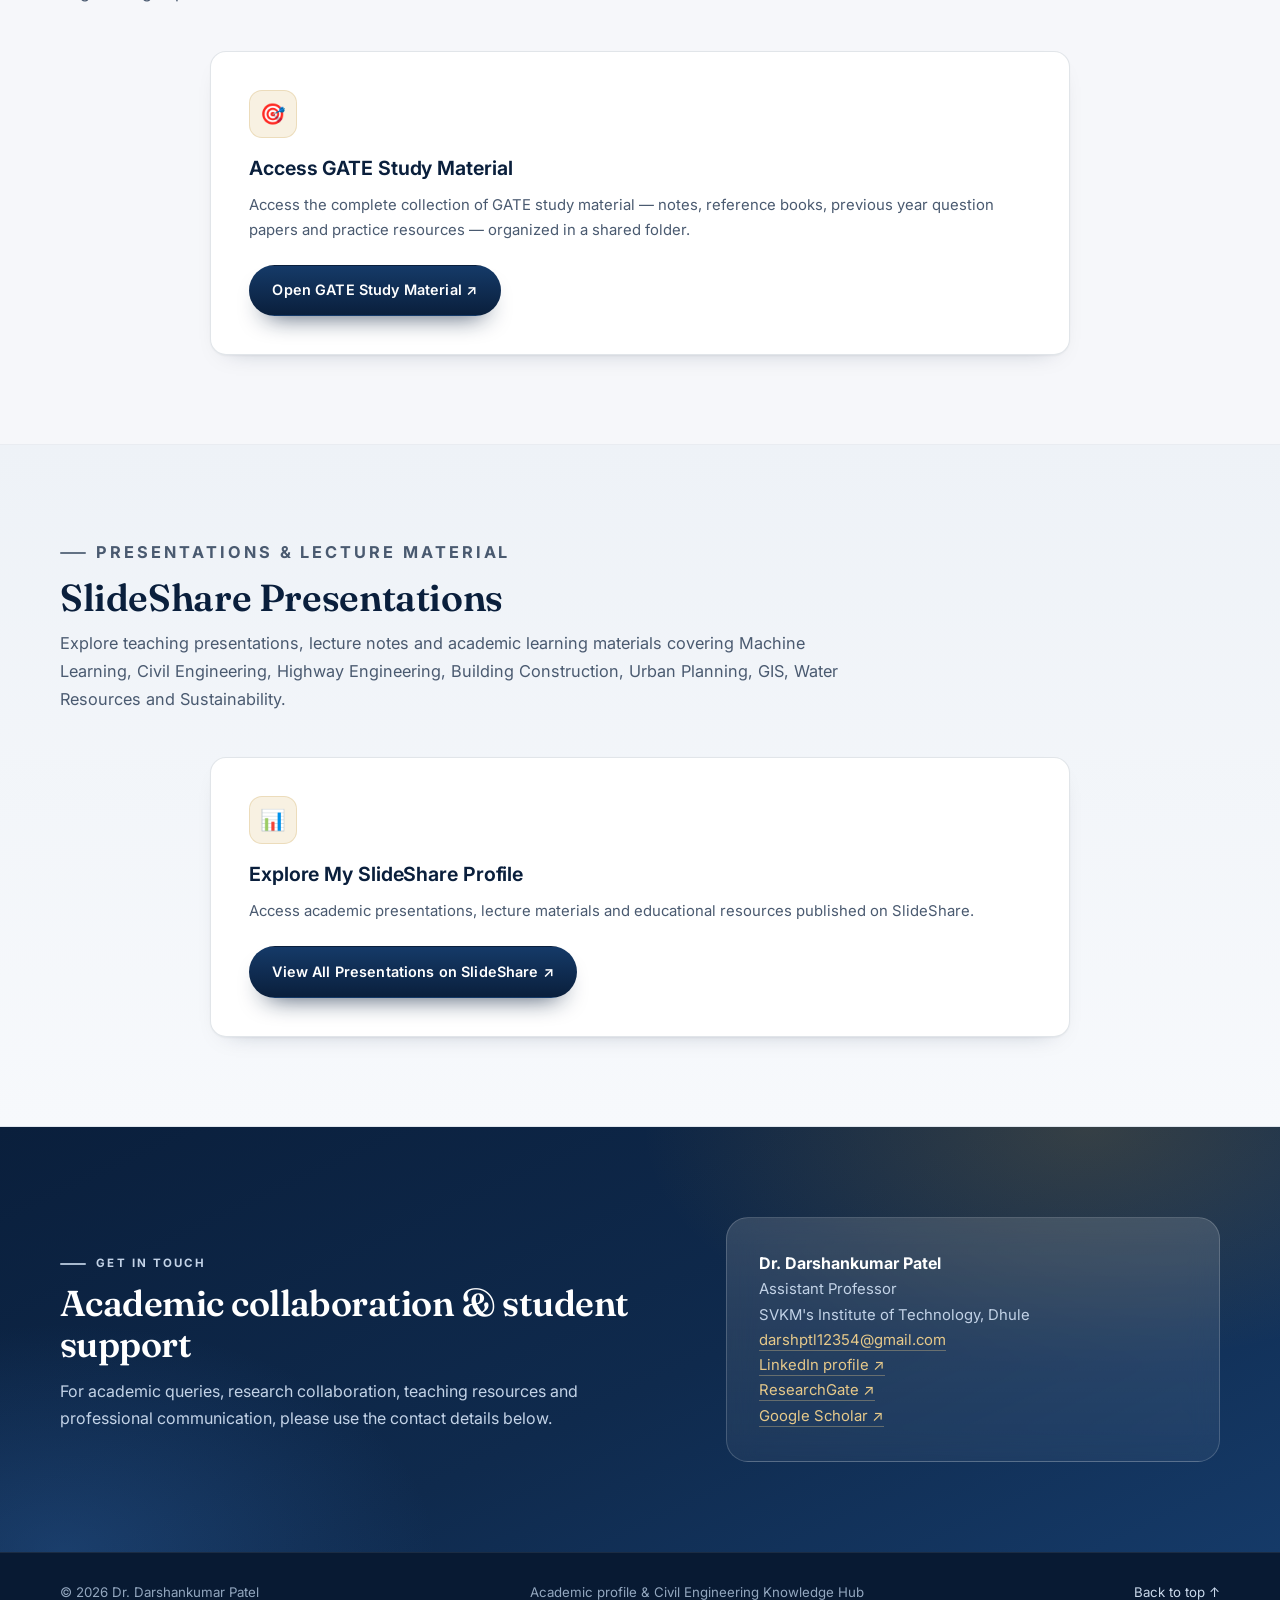
==== commit 998dd150: "Update index.html" ====
--- a/index.html
+++ b/index.html
@@ -684,6 +684,7 @@
       <a href="#teaching" data-en="Teaching" data-mr="अध्यापन" data-hi="शिक्षण">Teaching</a>
       <a href="#dbatu-papers" data-en="DBATU Papers" data-mr="DBATU प्रश्नपत्रिका" data-hi="DBATU प्रश्नपत्र">DBATU Papers</a>
       <a href="#virtual-labs" data-en="Virtual Labs" data-mr="व्हर्च्युअल लॅब्स" data-hi="वर्चुअल लैब्स">Virtual Labs</a>
+      <a href="#gate-material" data-en="GATE Material" data-mr="GATE साहित्य" data-hi="GATE सामग्री">GATE Material</a>
       <a href="#presentations">Presentations</a>
       <a href="#contact" data-en="Contact" data-mr="संपर्क" data-hi="संपर्क">Contact</a>
     </div>
@@ -890,6 +891,22 @@
     </div>
   </section>
 
+  <!-- ================= GATE EXAM: STUDY MATERIAL ================= -->
+  <section class="section container" id="gate-material">
+    <div class="section-heading" data-reveal>
+      <p class="eyebrow">Competitive Exam Resources</p>
+      <h2>GATE Exam: Study Material</h2>
+      <p>Curated GATE preparation material, notes, previous year papers and reference resources for Civil Engineering aspirants.</p>
+    </div>
+
+    <div class="topic-card scholar-panel" data-reveal>
+      <div class="topic-icon" aria-hidden="true">🎯</div>
+      <h3>Access GATE Study Material</h3>
+      <p>Access the complete collection of GATE study material — notes, reference books, previous year question papers and practice resources — organized in a shared folder.</p>
+      <a class="button primary" href="https://svkmmumbai-my.sharepoint.com/:f:/g/personal/darshankumar_patel_sngu_ac_in/IgBwwFfNDNx7Q4hOiyJUbprsAUaXwVCha6N0oro7hAFA3RA?e=ehaQNJ" target="_blank" rel="noopener">Open GATE Study Material ↗</a>
+    </div>
+  </section>
+
   <!-- ================= PRESENTATIONS ================= -->
   <section class="section section-soft" id="presentations">
     <div class="container">
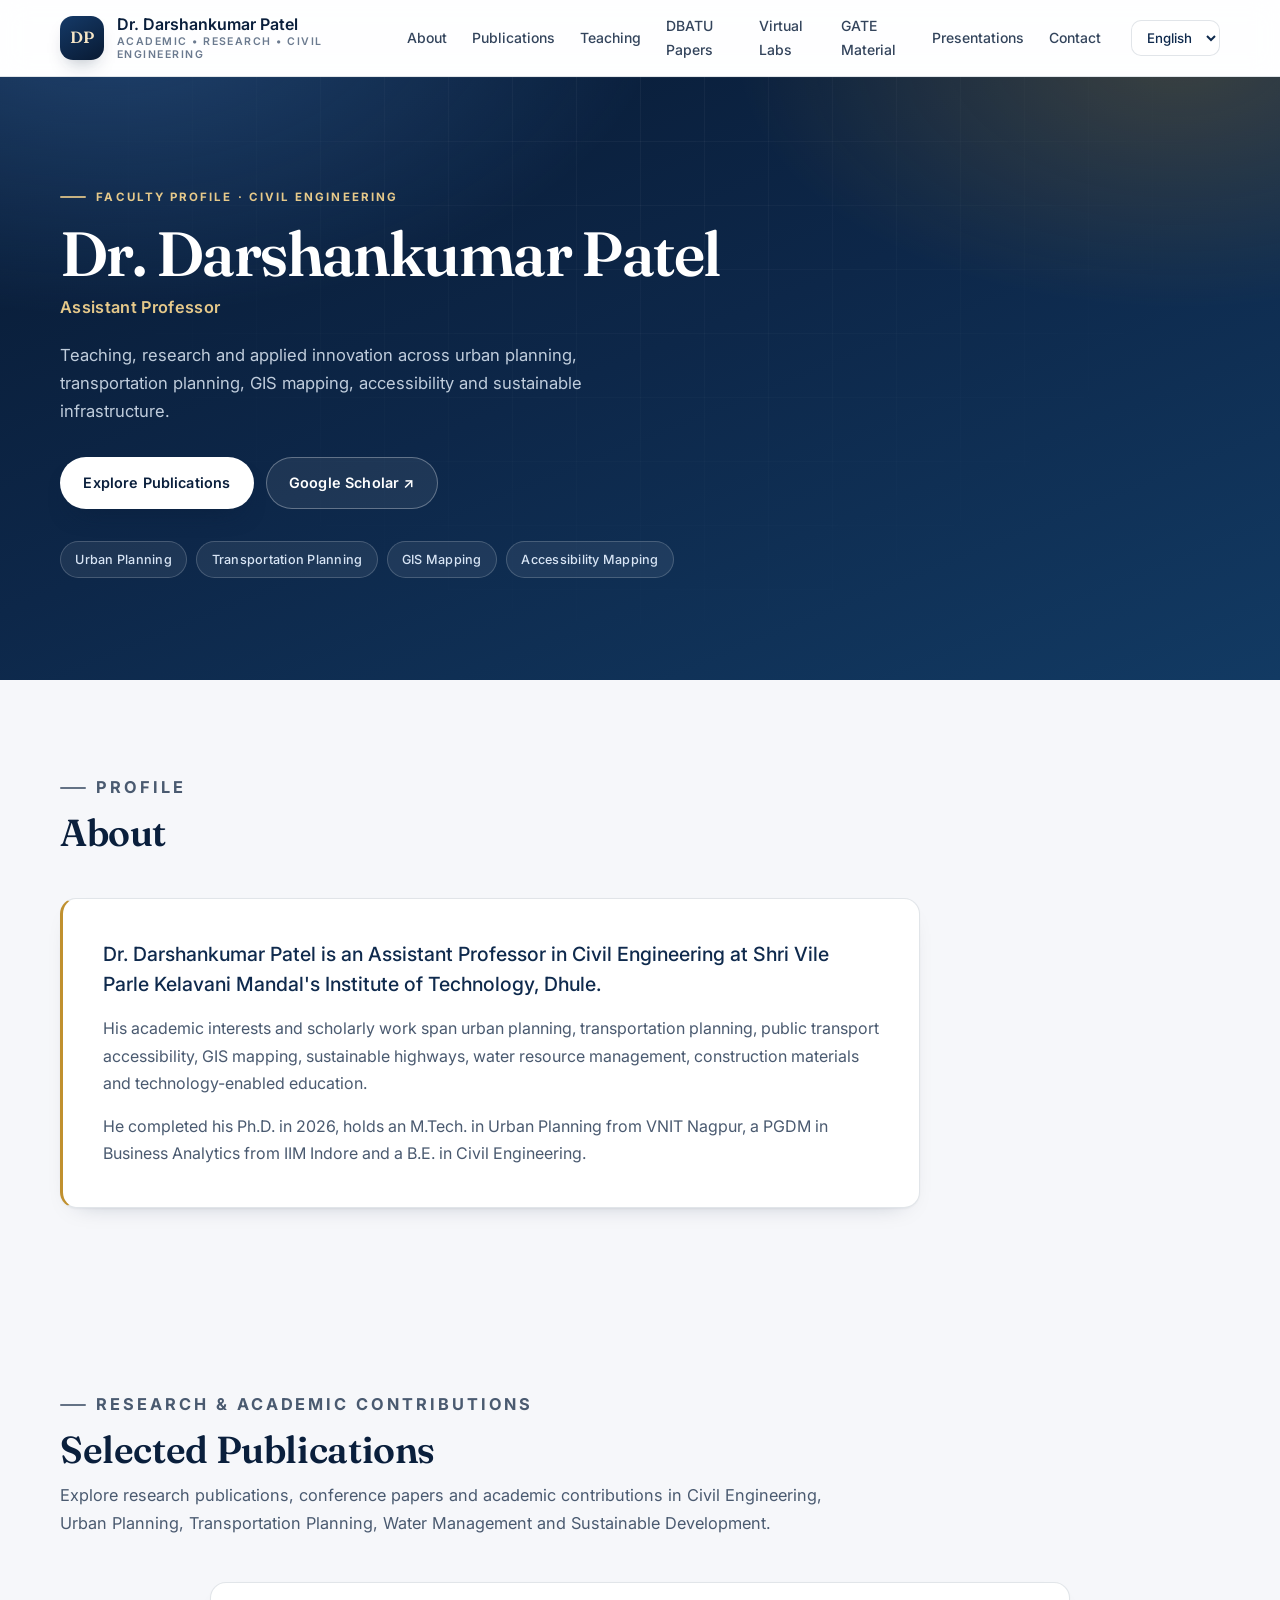
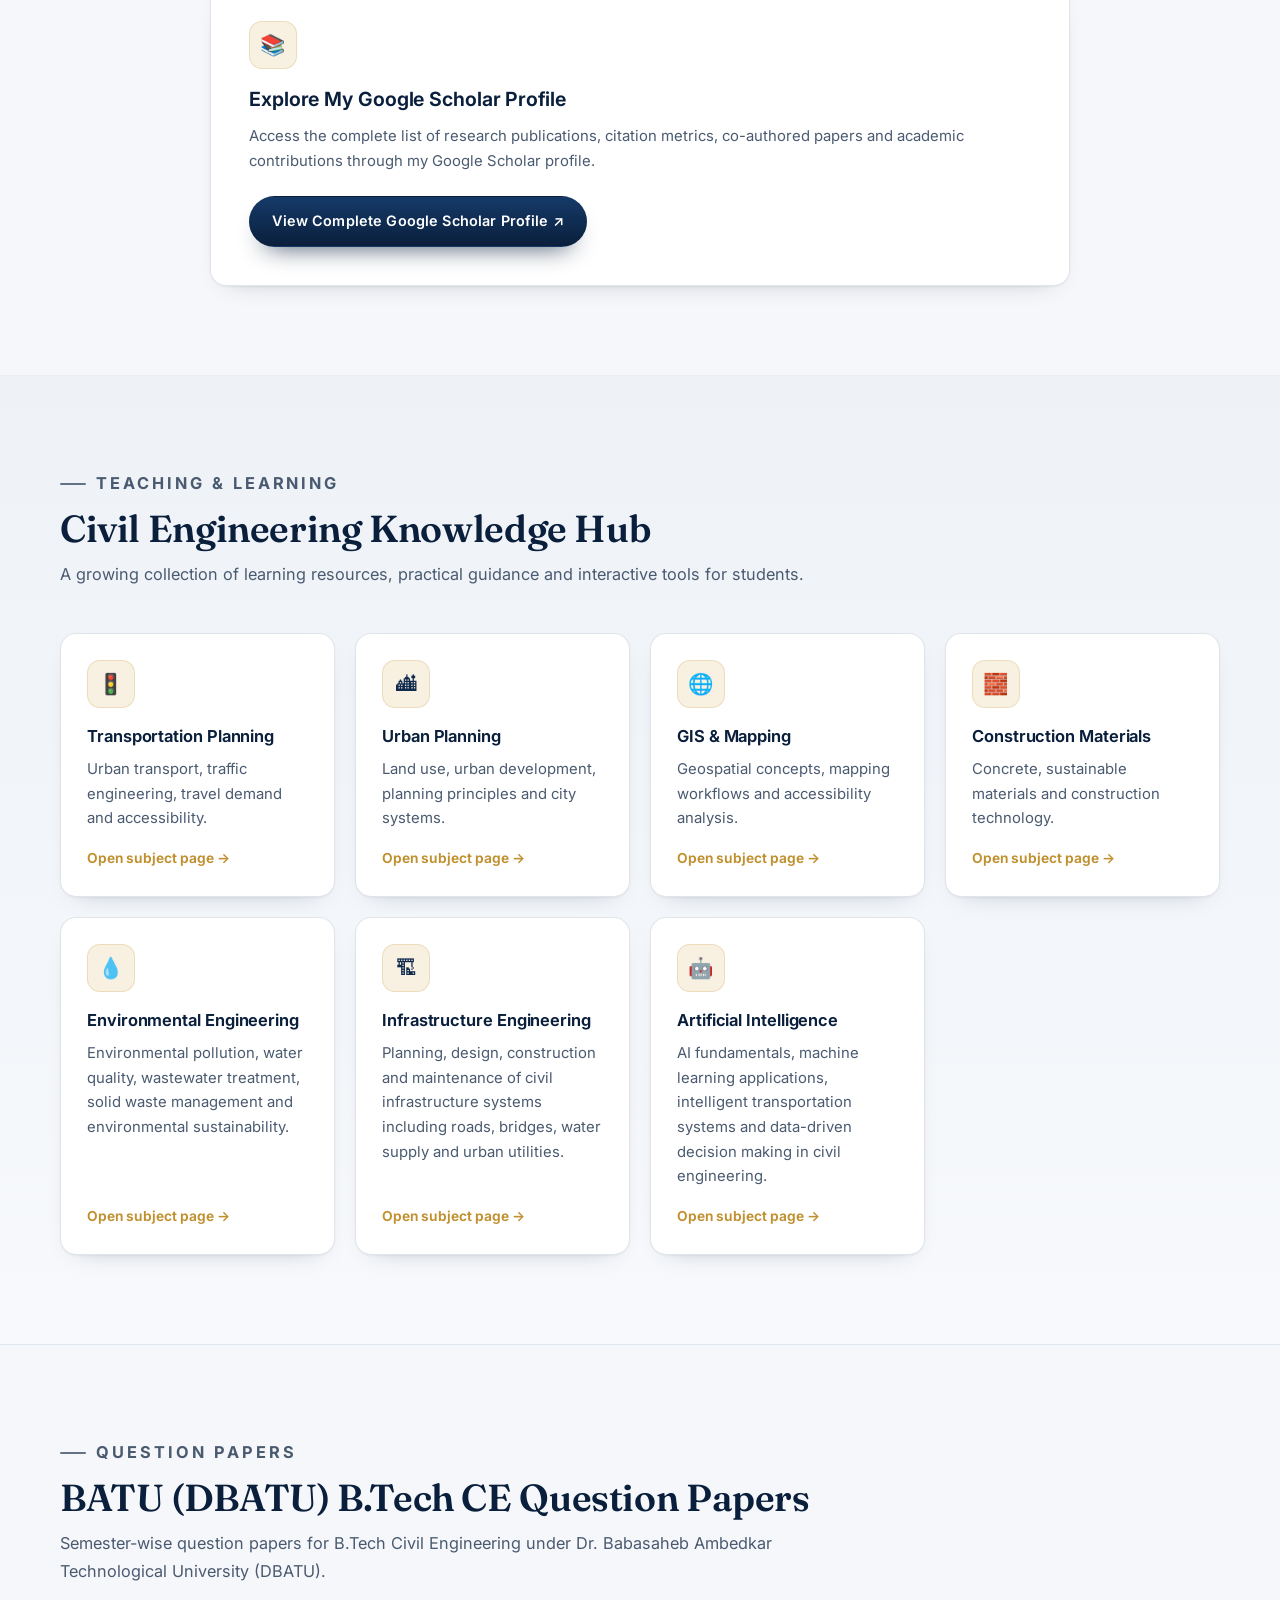
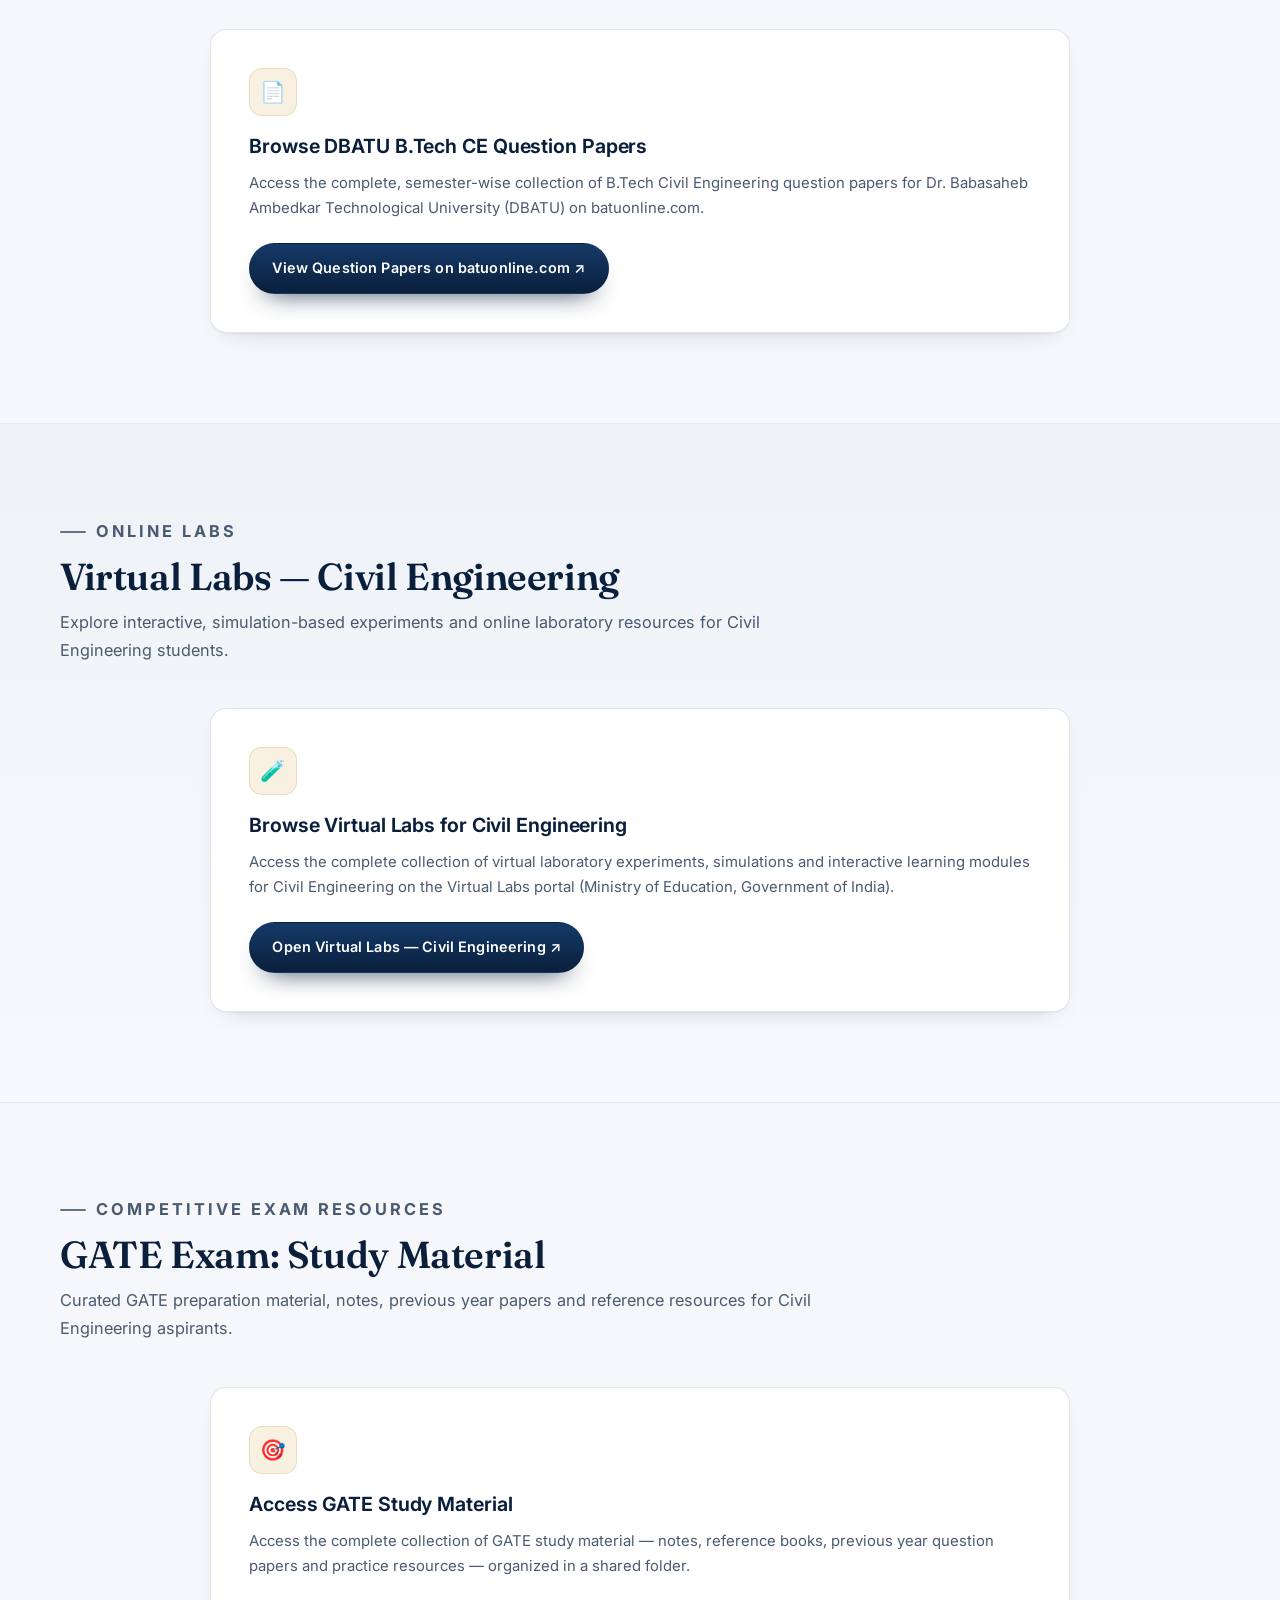
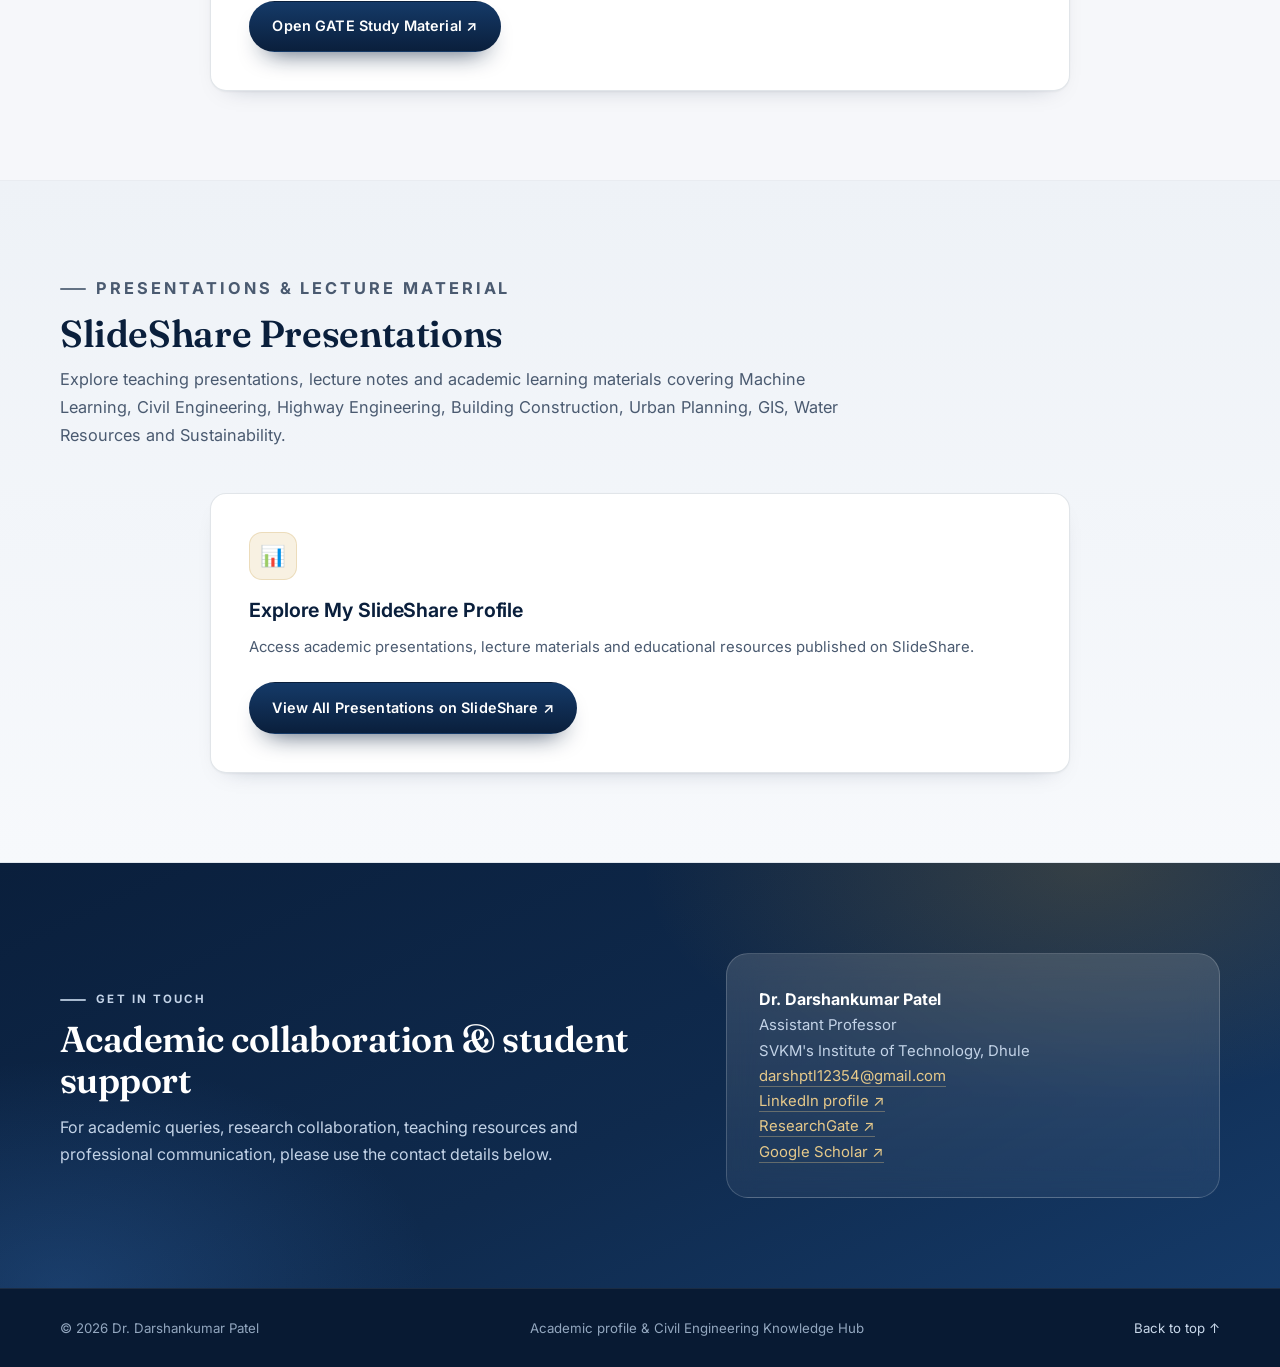
==== commit 5c5a48e9: "Update index.html" ====
--- a/index.html
+++ b/index.html
@@ -203,7 +203,7 @@
     .hero{
       position:relative;
       overflow:hidden;
-      padding-block:clamp(56px, 8vw, 104px) clamp(96px, 11vw, 132px);
+      padding-block:clamp(56px, 8vw, 104px);
       color:#fff;
       background:
         radial-gradient(900px 500px at 8% -12%, rgba(74,138,214,.38), transparent 62%),
@@ -223,10 +223,6 @@
     }
     .hero-grid{
       position:relative;
-      display:grid;
-      grid-template-columns:minmax(0,1.35fr) minmax(0,.72fr);
-      gap:clamp(32px, 5vw, 64px);
-      align-items:center;
     }
     .hero .eyebrow{color:var(--gold-light)}
     .hero h1{
@@ -265,115 +261,6 @@
       background:rgba(255,255,255,.07);
       font-size:.79rem;font-weight:500;letter-spacing:.02em;
       color:#d8e5f5;
-    }
-
-    .profile-card{
-      position:relative;
-      padding:34px 28px;
-      border-radius:var(--radius-lg);
-      text-align:center;
-      color:#fff;
-      background:linear-gradient(180deg, rgba(255,255,255,.15), rgba(255,255,255,.05));
-      border:1px solid rgba(255,255,255,.18);
-      backdrop-filter:blur(16px);
-      -webkit-backdrop-filter:blur(16px);
-      box-shadow:0 34px 70px -36px rgba(0,0,0,.85);
-    }
-    .avatar{
-      display:grid;place-items:center;
-      width:96px;height:96px;margin:0 auto 20px;
-      border-radius:50%;
-      font-family:var(--serif);font-size:2rem;font-weight:600;
-      color:var(--navy-900);
-      background:linear-gradient(145deg,#f7e3bb,var(--gold));
-      box-shadow:0 16px 34px -16px rgba(192,144,47,.95);
-    }
-    .profile-card h2{
-      font-family:var(--serif);
-      font-size:1.35rem;font-weight:600;letter-spacing:-.01em;
-      margin:0 0 .3rem;color:#fff;
-    }
-    .profile-card > p{margin:0;font-size:.92rem;color:rgba(226,237,249,.78)}
-    .profile-card .institution{
-      margin:.9rem 0 1.2rem;
-      font-size:.9rem;line-height:1.6;
-      color:#c8d8ea;
-    }
-    .profile-card a{
-      display:inline-block;
-      font-size:.88rem;font-weight:600;
-      color:var(--gold-light);
-      text-decoration:none;
-      border-bottom:1px solid rgba(230,201,138,.45);
-      padding-bottom:1px;
-      word-break:break-word;
-    }
-    .profile-card a:hover{color:#fff;border-bottom-color:#fff}
-
-       /* ============================================================
-       ACHIEVEMENTS BAND
-       ============================================================ */
-    .achievements-band{position:relative;z-index:2;margin-top:-58px}
-
-    .achievements-panel{
-      padding:clamp(22px, 3vw, 32px);
-      background:#fff;
-      border:1px solid var(--line);
-      border-radius:var(--radius-lg);
-      box-shadow:var(--shadow-md);
-    }
-    .achievements-header{
-      display:flex;flex-wrap:wrap;align-items:flex-end;justify-content:space-between;
-      gap:12px;margin-bottom:22px;
-    }
-    .achievements-header h2{
-      margin:.35rem 0 0;
-      font-family:var(--serif);
-      font-size:clamp(1.3rem, 2.2vw, 1.7rem);
-      font-weight:600;line-height:1.15;letter-spacing:-.01em;
-      color:var(--navy-900);
-    }
-
-    .achievement-grid{
-      display:grid;
-      grid-template-columns:repeat(7, minmax(0,1fr));
-      gap:12px;
-    }
-    .achievement-card{
-      position:relative;
-      padding:18px 14px 16px;
-      border-radius:14px;
-      text-align:center;
-      background:linear-gradient(180deg,#fbfcfe 0%,#f3f6fa 100%);
-      border:1px solid var(--line);
-      overflow:hidden;
-      transition:transform .2s ease, box-shadow .2s ease, border-color .2s ease;
-    }
-    .achievement-card::before{
-      content:"";
-      position:absolute;inset:0 0 auto;
-      height:3px;
-      background:linear-gradient(90deg,var(--gold),var(--gold-light));
-      opacity:.55;
-      transition:opacity .2s ease;
-    }
-    .achievement-card:hover{
-      transform:translateY(-3px);
-      border-color:rgba(192,144,47,.38);
-      box-shadow:var(--shadow-sm);
-    }
-    .achievement-card:hover::before{opacity:1}
-    .achievement-card strong{
-      display:block;
-      font-family:var(--serif);
-      font-size:clamp(1.4rem, 2.4vw, 1.9rem);
-      font-weight:600;line-height:1.1;letter-spacing:-.02em;
-      color:var(--navy-800);
-    }
-    .achievement-card span{
-      display:block;margin-top:.45rem;
-      font-size:.68rem;font-weight:500;line-height:1.45;
-      color:var(--muted);
     }
 
     /* ============================================================
@@ -626,22 +513,7 @@
       .nav-links a{padding:.72rem .8rem;font-size:.92rem}
       .language-select{margin-left:0}
 
-      .hero-grid{grid-template-columns:1fr;gap:38px}
-      .profile-card{max-width:420px;margin-inline:auto}
       .contact-grid{grid-template-columns:1fr}
-    }
-
-       @media (max-width: 1040px){
-      .achievement-grid{grid-template-columns:repeat(4, minmax(0,1fr))}
-    }
-    @media (max-width: 760px){
-      .achievements-band{margin-top:-40px}
-      .achievement-grid{grid-template-columns:repeat(3, minmax(0,1fr))}
-    }
-    @media (max-width: 560px){
-      .achievement-grid{grid-template-columns:repeat(2, minmax(0,1fr));gap:10px}
-      .achievement-card{padding:16px 10px 14px}
-      .achievement-card span{font-size:.64rem}
     }
 
     @media (max-width: 640px){
@@ -715,59 +587,6 @@
           <li>GIS Mapping</li>
           <li>Accessibility Mapping</li>
         </ul>
-      </div>
-
-      <aside class="profile-card" aria-label="Profile summary">
-        <div class="avatar" aria-hidden="true">DP</div>
-        <h2>Dr. Darshankumar Patel</h2>
-        <p>Assistant Professor</p>
-        <p class="institution">Shri Vile Parle Kelavani Mandal's<br>Institute of Technology, Dhule</p>
-        <a href="mailto:darshptl12354@gmail.com">darshptl12354@gmail.com</a>
-      </aside>
-    </div>
-  </section>
-
-   <!-- ================= ACHIEVEMENTS ================= -->
-  <section class="achievements-band" aria-labelledby="achievements-title">
-    <div class="container">
-      <div class="achievements-panel">
-        <div class="achievements-header">
-          <div>
-            <p class="eyebrow">Achievements</p>
-            <h2 id="achievements-title">Academic &amp; Professional Milestones</h2>
-          </div>
-        </div>
-
-        <div class="achievement-grid">
-          <div class="achievement-card">
-            <strong>46</strong>
-            <span>FDP / STTP / Workshop / Seminar / Training / Conference Attended</span>
-          </div>
-          <div class="achievement-card">
-            <strong>02</strong>
-            <span>No. of Patents &amp; Copyrights</span>
-          </div>
-          <div class="achievement-card">
-            <strong>05</strong>
-            <span>Total No. of Books / Book Chapters</span>
-          </div>
-          <div class="achievement-card">
-            <strong>25+</strong>
-            <span>No. of Paper Publications in Conference / Journals</span>
-          </div>
-          <div class="achievement-card">
-            <strong>21</strong>
-            <span>Certification Courses Attended</span>
-          </div>
-          <div class="achievement-card">
-            <strong>12</strong>
-            <span>No. of Activities Organized</span>
-          </div>
-          <div class="achievement-card">
-            <strong>22</strong>
-            <span>Certification Count</span>
-          </div>
-        </div>
       </div>
     </div>
   </section>
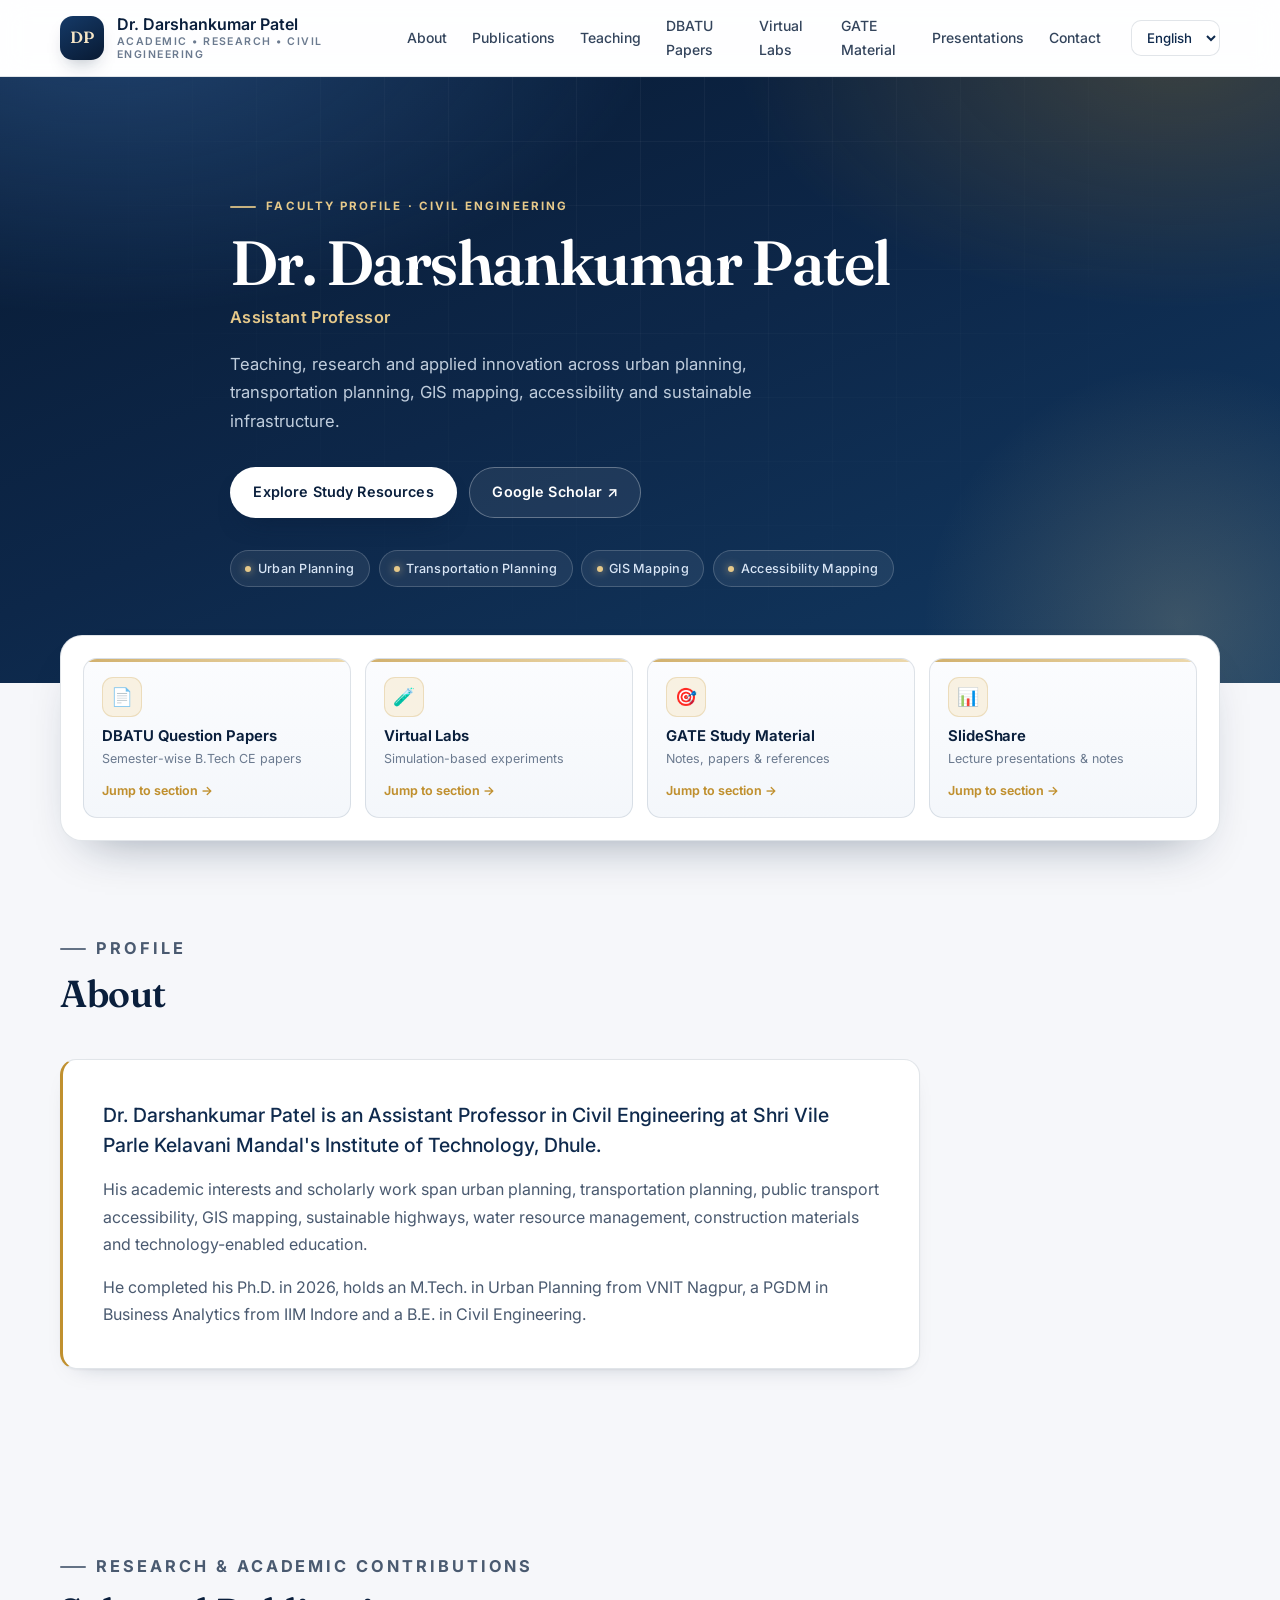
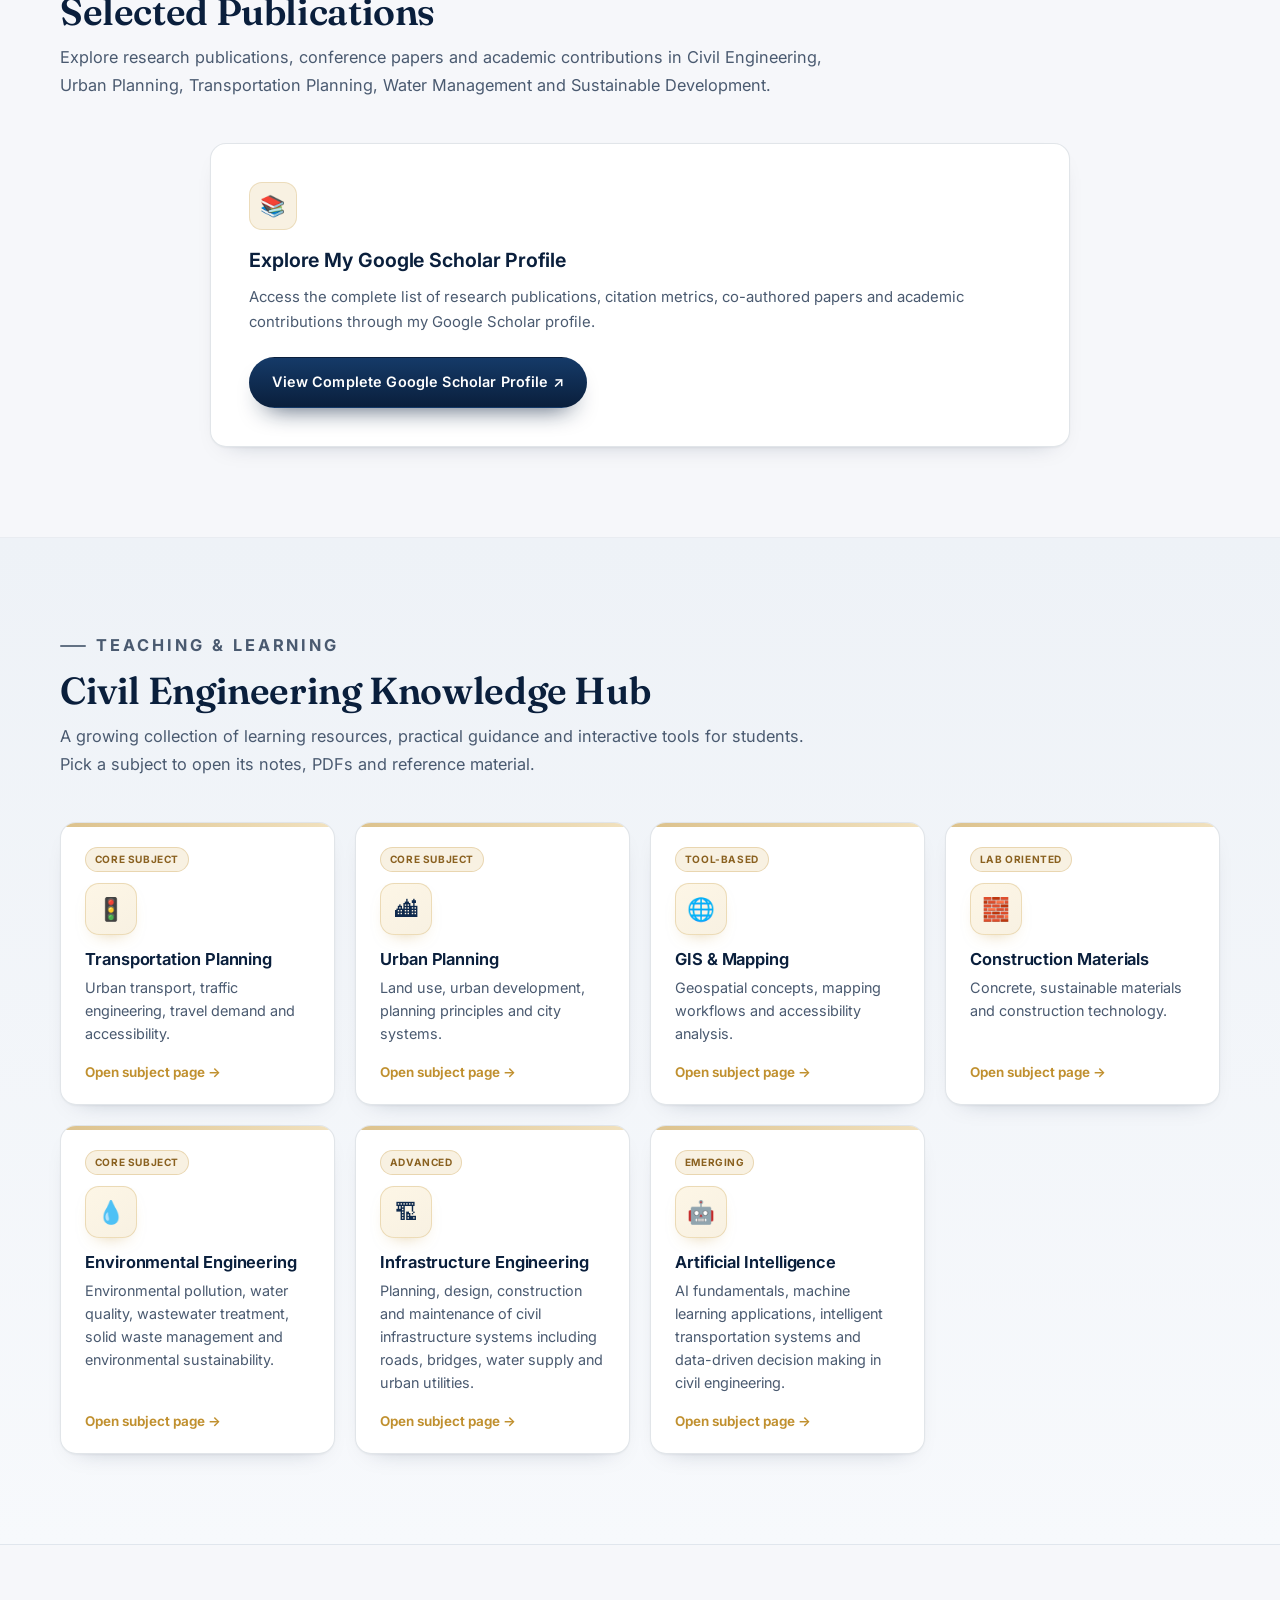
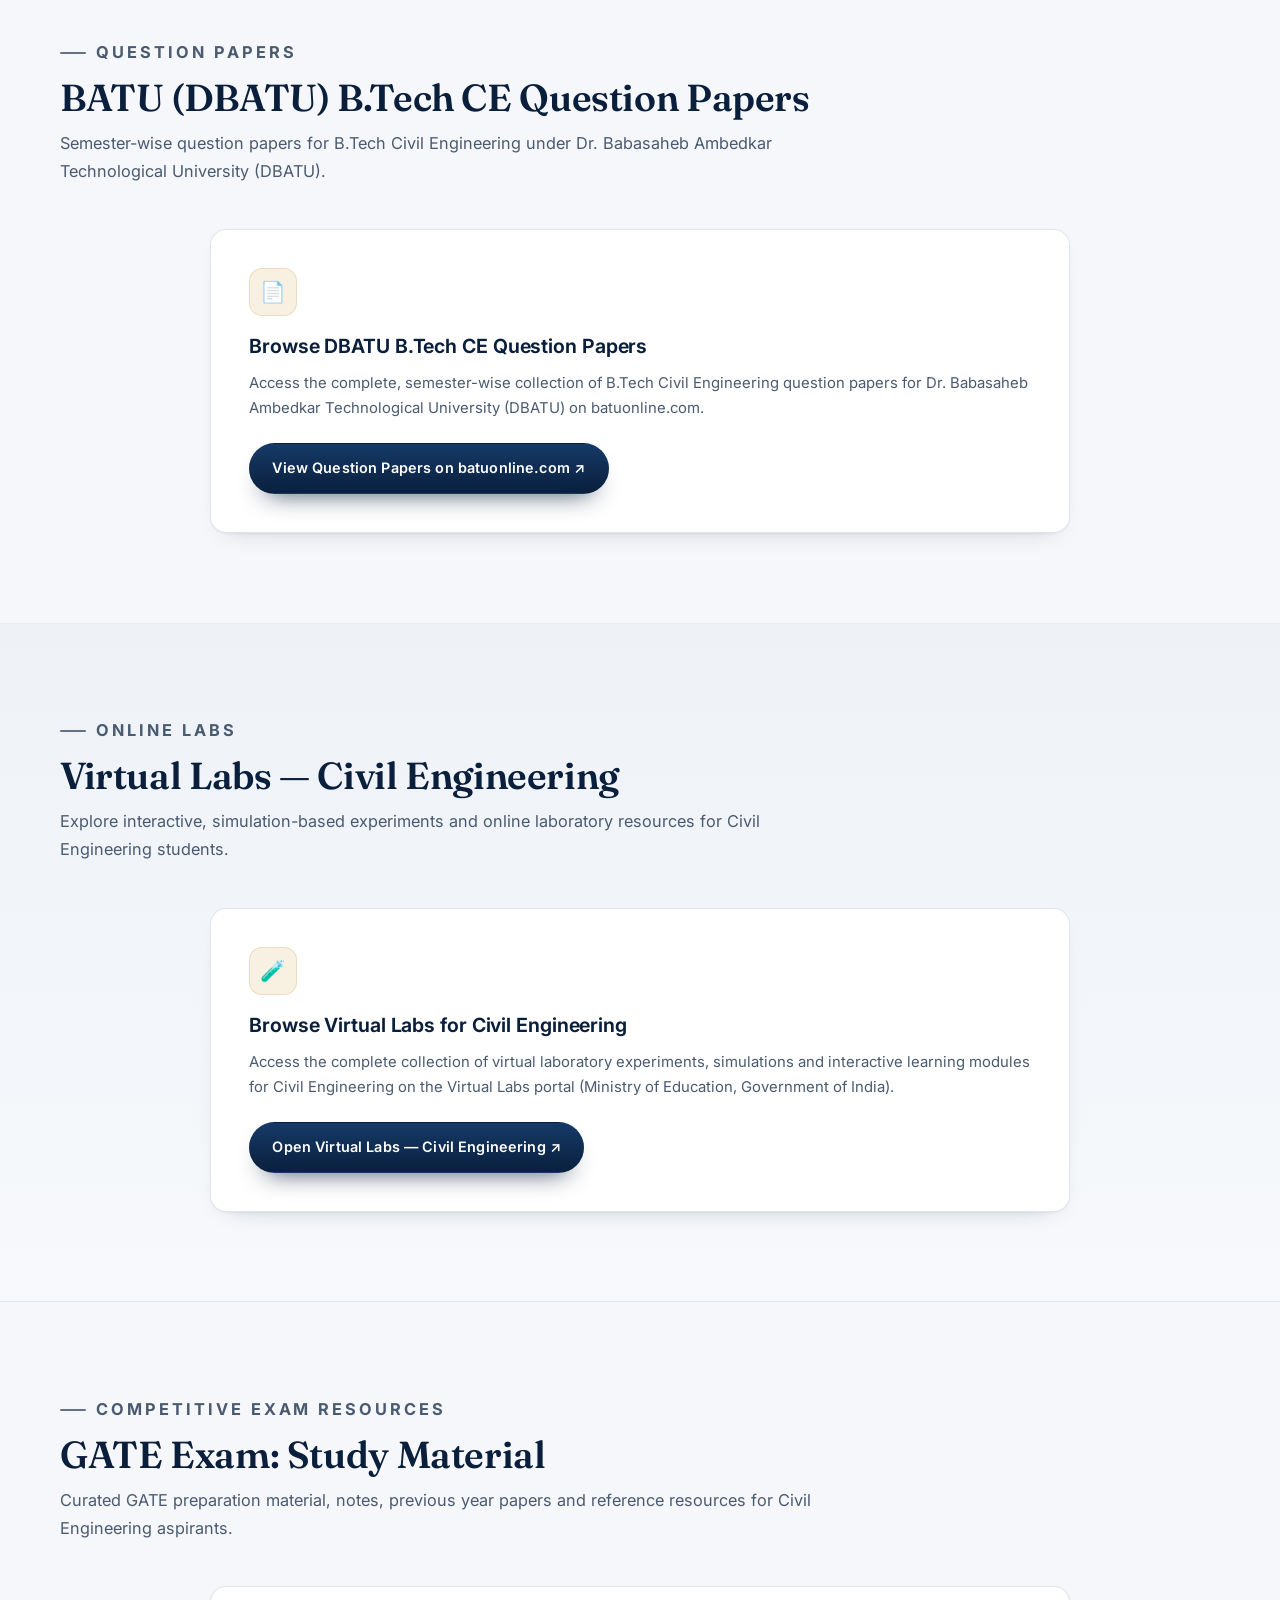
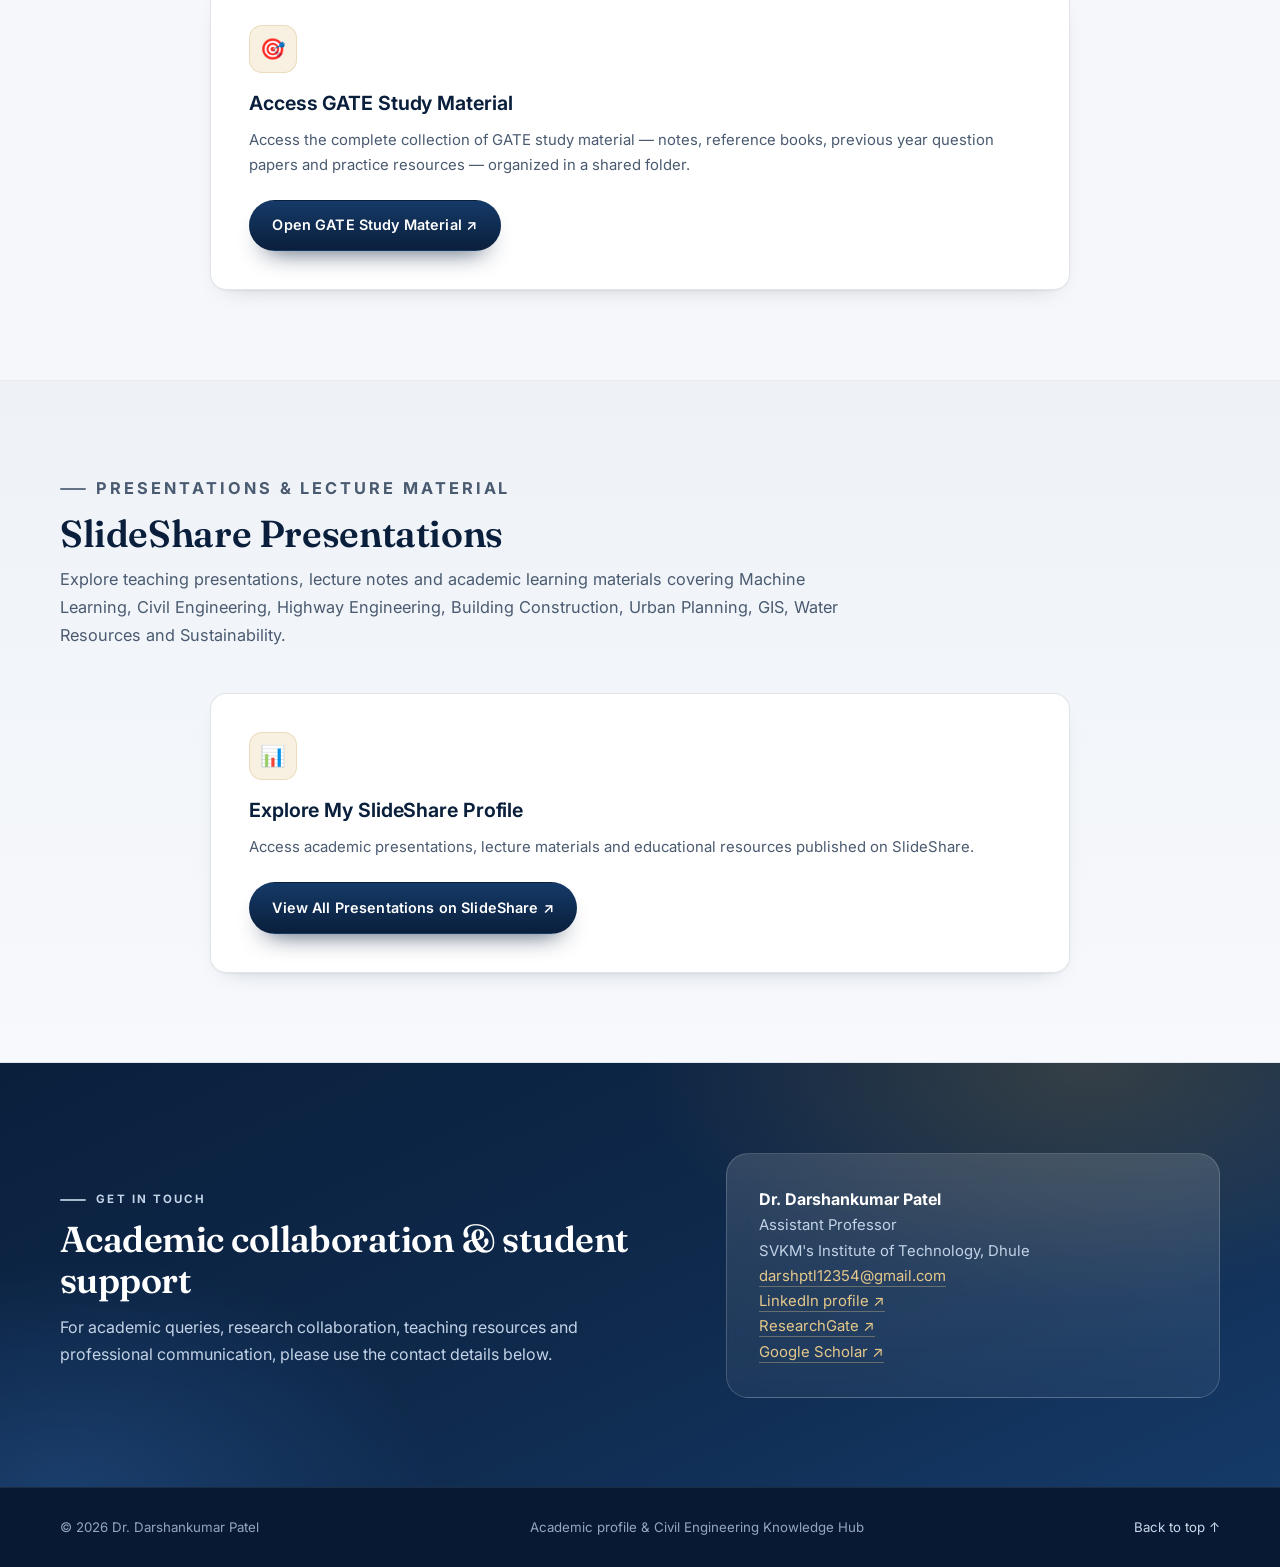
==== commit 03346b78: "Update index.html" ====
--- a/index.html
+++ b/index.html
@@ -203,7 +203,7 @@
     .hero{
       position:relative;
       overflow:hidden;
-      padding-block:clamp(56px, 8vw, 104px);
+      padding-block:clamp(64px, 9vw, 112px) clamp(64px, 8vw, 96px);
       color:#fff;
       background:
         radial-gradient(900px 500px at 8% -12%, rgba(74,138,214,.38), transparent 62%),
@@ -221,8 +221,19 @@
       -webkit-mask-image:radial-gradient(circle at 50% 0%, #000 0%, transparent 72%);
       pointer-events:none;
     }
+    .hero::after{
+      content:"";
+      position:absolute;
+      width:520px;height:520px;
+      right:-160px;bottom:-200px;
+      border-radius:50%;
+      background:radial-gradient(circle,rgba(230,201,138,.20),transparent 70%);
+      pointer-events:none;
+    }
     .hero-grid{
       position:relative;
+      z-index:1;
+      max-width:820px;
     }
     .hero .eyebrow{color:var(--gold-light)}
     .hero h1{
@@ -253,8 +264,8 @@
       display:flex;flex-wrap:wrap;gap:.55rem;
       margin:2rem 0 0;padding:0;list-style:none;
     }
-    .hero-tags li,
-    .hero-tags span{
+    .hero-tags li{
+      display:inline-flex;align-items:center;gap:.4rem;
       padding:.42rem .9rem;
       border-radius:999px;
       border:1px solid rgba(255,255,255,.18);
@@ -262,6 +273,83 @@
       font-size:.79rem;font-weight:500;letter-spacing:.02em;
       color:#d8e5f5;
     }
+    .hero-tags li::before{
+      content:"";
+      width:6px;height:6px;border-radius:50%;
+      background:var(--gold-light);
+      box-shadow:0 0 8px rgba(230,201,138,.85);
+    }
+
+    /* ============================================================
+       QUICK ACCESS STRIP (student-friendly)
+       ============================================================ */
+    .quick-access{
+      position:relative;
+      z-index:2;
+      margin-top:-48px;
+    }
+    .quick-grid{
+      display:grid;
+      grid-template-columns:repeat(4, minmax(0,1fr));
+      gap:14px;
+      padding:clamp(16px, 2vw, 22px);
+      background:#fff;
+      border:1px solid var(--line);
+      border-radius:var(--radius-lg);
+      box-shadow:var(--shadow-md);
+    }
+    .quick-card{
+      display:flex;flex-direction:column;
+      padding:18px 18px 16px;
+      border-radius:14px;
+      background:linear-gradient(180deg,#fbfcfe 0%,#f4f7fb 100%);
+      border:1px solid var(--line);
+      text-decoration:none;color:inherit;
+      transition:transform .2s ease, border-color .2s ease, box-shadow .2s ease, background .2s ease;
+      position:relative;
+      overflow:hidden;
+    }
+    .quick-card::before{
+      content:"";
+      position:absolute;inset:0 0 auto;
+      height:3px;
+      background:linear-gradient(90deg,var(--gold),var(--gold-light));
+      opacity:.7;
+      transition:opacity .2s ease;
+    }
+    .quick-card:hover{
+      transform:translateY(-3px);
+      border-color:rgba(192,144,47,.42);
+      box-shadow:var(--shadow-sm);
+      background:linear-gradient(180deg,#fff 0%,#fbfcfe 100%);
+    }
+    .quick-card:hover::before{opacity:1}
+    .quick-icon{
+      display:grid;place-items:center;
+      width:40px;height:40px;
+      margin-bottom:10px;
+      border-radius:11px;
+      font-size:1.1rem;line-height:1;
+      background:var(--gold-soft);
+      border:1px solid rgba(192,144,47,.22);
+    }
+    .quick-card h3{
+      margin:0 0 .25rem;
+      font-size:.93rem;font-weight:650;
+      color:var(--navy-900);letter-spacing:-.005em;
+      line-height:1.3;
+    }
+    .quick-card p{
+      margin:0;font-size:.78rem;line-height:1.5;
+      color:var(--muted);
+    }
+    .quick-card .arrow{
+      margin-top:auto;padding-top:.7rem;
+      font-size:.78rem;font-weight:650;
+      color:var(--gold);
+      transition:transform .18s ease;
+    }
+    .quick-card:hover .arrow{transform:translateX(4px)}
 
     /* ============================================================
        BUTTONS
@@ -297,7 +385,6 @@
       border-color:rgba(192,144,47,.6);
       box-shadow:var(--shadow-sm);
     }
-    /* on dark surfaces */
     .hero .button.primary{background:#fff;color:var(--navy-900)}
     .hero .button.primary:hover{background:#fdf8ee}
     .hero .button.secondary{
@@ -403,25 +490,77 @@
     }
 
     /* ============================================================
-       TEACHING CARDS
+       TEACHING CARDS — enhanced
        ============================================================ */
     .cards{
       display:grid;
       grid-template-columns:repeat(auto-fit, minmax(258px, 1fr));
       gap:20px;
     }
-    .card-link{
+    .subject-card{
+      position:relative;
       display:flex;flex-direction:column;height:100%;
-      color:inherit;text-decoration:none;
-    }
-    .card-link span{
-      margin-top:auto;
-      padding-top:1rem;
-      font-size:.86rem;font-weight:650;
+      padding:24px 24px 20px;
+      background:#fff;
+      border:1px solid var(--line);
+      border-radius:var(--radius);
+      box-shadow:var(--shadow-sm);
+      text-decoration:none;color:inherit;
+      overflow:hidden;
+      transition:transform .22s ease, box-shadow .22s ease, border-color .22s ease;
+    }
+    .subject-card::before{
+      content:"";
+      position:absolute;inset:0 0 auto;
+      height:4px;
+      background:linear-gradient(90deg,var(--gold),var(--gold-light));
+      opacity:.55;
+      transition:opacity .22s ease;
+    }
+    .subject-card:hover{
+      transform:translateY(-4px);
+      box-shadow:var(--shadow-md);
+      border-color:rgba(192,144,47,.4);
+    }
+    .subject-card:hover::before{opacity:1}
+    .subject-icon{
+      display:grid;place-items:center;
+      width:52px;height:52px;
+      margin-bottom:14px;
+      border-radius:14px;
+      font-size:1.4rem;line-height:1;
+      color:var(--navy-800);
+      background:linear-gradient(145deg,#fdf6e6,var(--gold-soft));
+      border:1px solid rgba(192,144,47,.25);
+      box-shadow:0 8px 18px -12px rgba(192,144,47,.6);
+    }
+    .subject-card h3{
+      margin:0 0 .35rem;
+      font-size:1.03rem;font-weight:650;letter-spacing:-.005em;
+      color:var(--navy-900);line-height:1.3;
+    }
+    .subject-card p{
+      margin:0;font-size:.9rem;line-height:1.6;color:var(--slate);
+    }
+    .subject-card .tag{
+      display:inline-flex;align-items:center;gap:.3rem;
+      align-self:flex-start;
+      margin:0 0 .7rem;
+      padding:.18rem .55rem;
+      border-radius:999px;
+      background:var(--gold-soft);
+      border:1px solid rgba(192,144,47,.28);
+      font-size:.63rem;font-weight:700;letter-spacing:.06em;text-transform:uppercase;
+      color:#8a6120;
+    }
+    .subject-card .go{
+      margin-top:auto;padding-top:1rem;
+      display:flex;align-items:center;gap:.35rem;
+      font-size:.84rem;font-weight:650;
       color:var(--gold);
       transition:transform .18s ease;
     }
-    .card-link:hover span{transform:translateX(4px)}
+    .subject-card:hover .go{transform:translateX(4px)}
 
     /* ============================================================
        CONTACT
@@ -490,6 +629,7 @@
        ============================================================ */
     @media (max-width: 1040px){
       .nav-links a{padding:.5rem .55rem;font-size:.84rem}
+      .quick-grid{grid-template-columns:repeat(2, minmax(0,1fr))}
     }
 
     @media (max-width: 980px){
@@ -522,10 +662,12 @@
       .scholar-panel,
       .slideshare-panel{padding:22px}
       .footer-inner{justify-content:flex-start}
+      .quick-access{margin-top:-32px}
+      .quick-grid{grid-template-columns:1fr;gap:10px}
     }
 
     @media (max-width: 480px){
-      .hero-tags li,.hero-tags span{font-size:.74rem;padding:.38rem .75rem}
+      .hero-tags li{font-size:.74rem;padding:.38rem .75rem}
       .button{width:100%}
       .hero-actions .button{width:100%}
     }
@@ -572,21 +714,51 @@
   <!-- ================= HERO ================= -->
   <section class="hero" id="home">
     <div class="container hero-grid">
-      <div>
-        <p class="eyebrow" data-en="Faculty Profile · Civil Engineering" data-mr="प्राध्यापक परिचय · स्थापत्य अभियांत्रिकी" data-hi="संकाय प्रोफ़ाइल · सिविल इंजीनियरिंग">Faculty Profile · Civil Engineering</p>
-        <h1>Dr. Darshankumar Patel</h1>
-        <p class="role">Assistant Professor</p>
-        <p class="hero-copy" data-en="Teaching, research and applied innovation across urban planning, transportation planning, GIS mapping, accessibility and sustainable infrastructure." data-mr="नगर नियोजन, वाहतूक नियोजन, GIS मॅपिंग, सुलभता आणि शाश्वत पायाभूत सुविधांमध्ये अध्यापन, संशोधन आणि उपयोजित नवकल्पना." data-hi="शहरी नियोजन, परिवहन नियोजन, GIS मैपिंग, सुगम्यता और सतत अवसंरचना में शिक्षण, अनुसंधान और अनुप्रयुक्त नवाचार।">Teaching, research and applied innovation across urban planning, transportation planning, GIS mapping, accessibility and sustainable infrastructure.</p>
-        <div class="hero-actions">
-          <a class="button primary" href="#publications">Explore Publications</a>
-          <a class="button secondary" href="https://scholar.google.com/citations?user=9vklDj0AAAAJ&amp;hl=en" target="_blank" rel="noopener">Google Scholar ↗</a>
-        </div>
-        <ul class="hero-tags">
-          <li>Urban Planning</li>
-          <li>Transportation Planning</li>
-          <li>GIS Mapping</li>
-          <li>Accessibility Mapping</li>
-        </ul>
+      <p class="eyebrow" data-en="Faculty Profile · Civil Engineering" data-mr="प्राध्यापक परिचय · स्थापत्य अभियांत्रिकी" data-hi="संकाय प्रोफ़ाइल · सिविल इंजीनियरिंग">Faculty Profile · Civil Engineering</p>
+      <h1>Dr. Darshankumar Patel</h1>
+      <p class="role">Assistant Professor</p>
+      <p class="hero-copy" data-en="Teaching, research and applied innovation across urban planning, transportation planning, GIS mapping, accessibility and sustainable infrastructure." data-mr="नगर नियोजन, वाहतूक नियोजन, GIS मॅपिंग, सुलभता आणि शाश्वत पायाभूत सुविधांमध्ये अध्यापन, संशोधन आणि उपयोजित नवकल्पना." data-hi="शहरी नियोजन, परिवहन नियोजन, GIS मैपिंग, सुगम्यता और सतत अवसंरचना में शिक्षण, अनुसंधान और अनुप्रयुक्त नवाचार।">Teaching, research and applied innovation across urban planning, transportation planning, GIS mapping, accessibility and sustainable infrastructure.</p>
+      <div class="hero-actions">
+        <a class="button primary" href="#teaching">Explore Study Resources</a>
+        <a class="button secondary" href="https://scholar.google.com/citations?user=9vklDj0AAAAJ&amp;hl=en" target="_blank" rel="noopener">Google Scholar ↗</a>
+      </div>
+      <ul class="hero-tags">
+        <li>Urban Planning</li>
+        <li>Transportation Planning</li>
+        <li>GIS Mapping</li>
+        <li>Accessibility Mapping</li>
+      </ul>
+    </div>
+  </section>
+
+  <!-- ================= QUICK ACCESS STRIP (student-friendly) ================= -->
+  <section class="quick-access" aria-label="Quick access for students">
+    <div class="container">
+      <div class="quick-grid" data-reveal>
+        <a class="quick-card" href="#dbatu-papers">
+          <span class="quick-icon" aria-hidden="true">📄</span>
+          <h3>DBATU Question Papers</h3>
+          <p>Semester-wise B.Tech CE papers</p>
+          <span class="arrow">Jump to section →</span>
+        </a>
+        <a class="quick-card" href="#virtual-labs">
+          <span class="quick-icon" aria-hidden="true">🧪</span>
+          <h3>Virtual Labs</h3>
+          <p>Simulation-based experiments</p>
+          <span class="arrow">Jump to section →</span>
+        </a>
+        <a class="quick-card" href="#gate-material">
+          <span class="quick-icon" aria-hidden="true">🎯</span>
+          <h3>GATE Study Material</h3>
+          <p>Notes, papers &amp; references</p>
+          <span class="arrow">Jump to section →</span>
+        </a>
+        <a class="quick-card" href="#presentations">
+          <span class="quick-icon" aria-hidden="true">📊</span>
+          <h3>SlideShare</h3>
+          <p>Lecture presentations &amp; notes</p>
+          <span class="arrow">Jump to section →</span>
+        </a>
       </div>
     </div>
   </section>
@@ -626,51 +798,58 @@
       <div class="section-heading" data-reveal>
         <p class="eyebrow">Teaching &amp; Learning</p>
         <h2>Civil Engineering Knowledge Hub</h2>
-        <p>A growing collection of learning resources, practical guidance and interactive tools for students.</p>
+        <p>A growing collection of learning resources, practical guidance and interactive tools for students. Pick a subject to open its notes, PDFs and reference material.</p>
       </div>
 
       <div class="cards" data-reveal>
-        <a class="topic-card card-link" href="resources/transportation-planning.html">
-          <div class="topic-icon" aria-hidden="true">🚦</div>
+        <a class="subject-card" href="resources/transportation-planning.html">
+          <span class="tag">Core Subject</span>
+          <div class="subject-icon" aria-hidden="true">🚦</div>
           <h3>Transportation Planning</h3>
           <p>Urban transport, traffic engineering, travel demand and accessibility.</p>
-          <span>Open subject page →</span>
-        </a>
-        <a class="topic-card card-link" href="resources/urban-planning.html">
-          <div class="topic-icon" aria-hidden="true">🏙</div>
+          <span class="go">Open subject page →</span>
+        </a>
+        <a class="subject-card" href="resources/urban-planning.html">
+          <span class="tag">Core Subject</span>
+          <div class="subject-icon" aria-hidden="true">🏙</div>
           <h3>Urban Planning</h3>
           <p>Land use, urban development, planning principles and city systems.</p>
-          <span>Open subject page →</span>
-        </a>
-        <a class="topic-card card-link" href="resources/gis-mapping.html">
-          <div class="topic-icon" aria-hidden="true">🌐</div>
+          <span class="go">Open subject page →</span>
+        </a>
+        <a class="subject-card" href="resources/gis-mapping.html">
+          <span class="tag">Tool-Based</span>
+          <div class="subject-icon" aria-hidden="true">🌐</div>
           <h3>GIS &amp; Mapping</h3>
           <p>Geospatial concepts, mapping workflows and accessibility analysis.</p>
-          <span>Open subject page →</span>
-        </a>
-        <a class="topic-card card-link" href="resources/construction-materials.html">
-          <div class="topic-icon" aria-hidden="true">🧱</div>
+          <span class="go">Open subject page →</span>
+        </a>
+        <a class="subject-card" href="resources/construction-materials.html">
+          <span class="tag">Lab Oriented</span>
+          <div class="subject-icon" aria-hidden="true">🧱</div>
           <h3>Construction Materials</h3>
           <p>Concrete, sustainable materials and construction technology.</p>
-          <span>Open subject page →</span>
-        </a>
-        <a class="topic-card card-link" href="resources/environmental-engineering.html">
-          <div class="topic-icon" aria-hidden="true">💧</div>
+          <span class="go">Open subject page →</span>
+        </a>
+        <a class="subject-card" href="resources/environmental-engineering.html">
+          <span class="tag">Core Subject</span>
+          <div class="subject-icon" aria-hidden="true">💧</div>
           <h3>Environmental Engineering</h3>
           <p>Environmental pollution, water quality, wastewater treatment, solid waste management and environmental sustainability.</p>
-          <span>Open subject page →</span>
-        </a>
-        <a class="topic-card card-link" href="resources/infrastructure-engineering.html">
-          <div class="topic-icon" aria-hidden="true">🏗</div>
+          <span class="go">Open subject page →</span>
+        </a>
+        <a class="subject-card" href="resources/infrastructure-engineering.html">
+          <span class="tag">Advanced</span>
+          <div class="subject-icon" aria-hidden="true">🏗</div>
           <h3>Infrastructure Engineering</h3>
           <p>Planning, design, construction and maintenance of civil infrastructure systems including roads, bridges, water supply and urban utilities.</p>
-          <span>Open subject page →</span>
-        </a>
-        <a class="topic-card card-link" href="resources/artificial-intelligence.html">
-          <div class="topic-icon" aria-hidden="true">🤖</div>
+          <span class="go">Open subject page →</span>
+        </a>
+        <a class="subject-card" href="resources/artificial-intelligence.html">
+          <span class="tag">Emerging</span>
+          <div class="subject-icon" aria-hidden="true">🤖</div>
           <h3>Artificial Intelligence</h3>
           <p>AI fundamentals, machine learning applications, intelligent transportation systems and data-driven decision making in civil engineering.</p>
-          <span>Open subject page →</span>
+          <span class="go">Open subject page →</span>
         </a>
       </div>
     </div>
@@ -773,7 +952,6 @@
 </footer>
 
 <script>
-  /* Progressive scroll-reveal — purely presentational, safe to fail. */
   (function () {
     var items = document.querySelectorAll('[data-reveal]');
     if (!items.length) return;
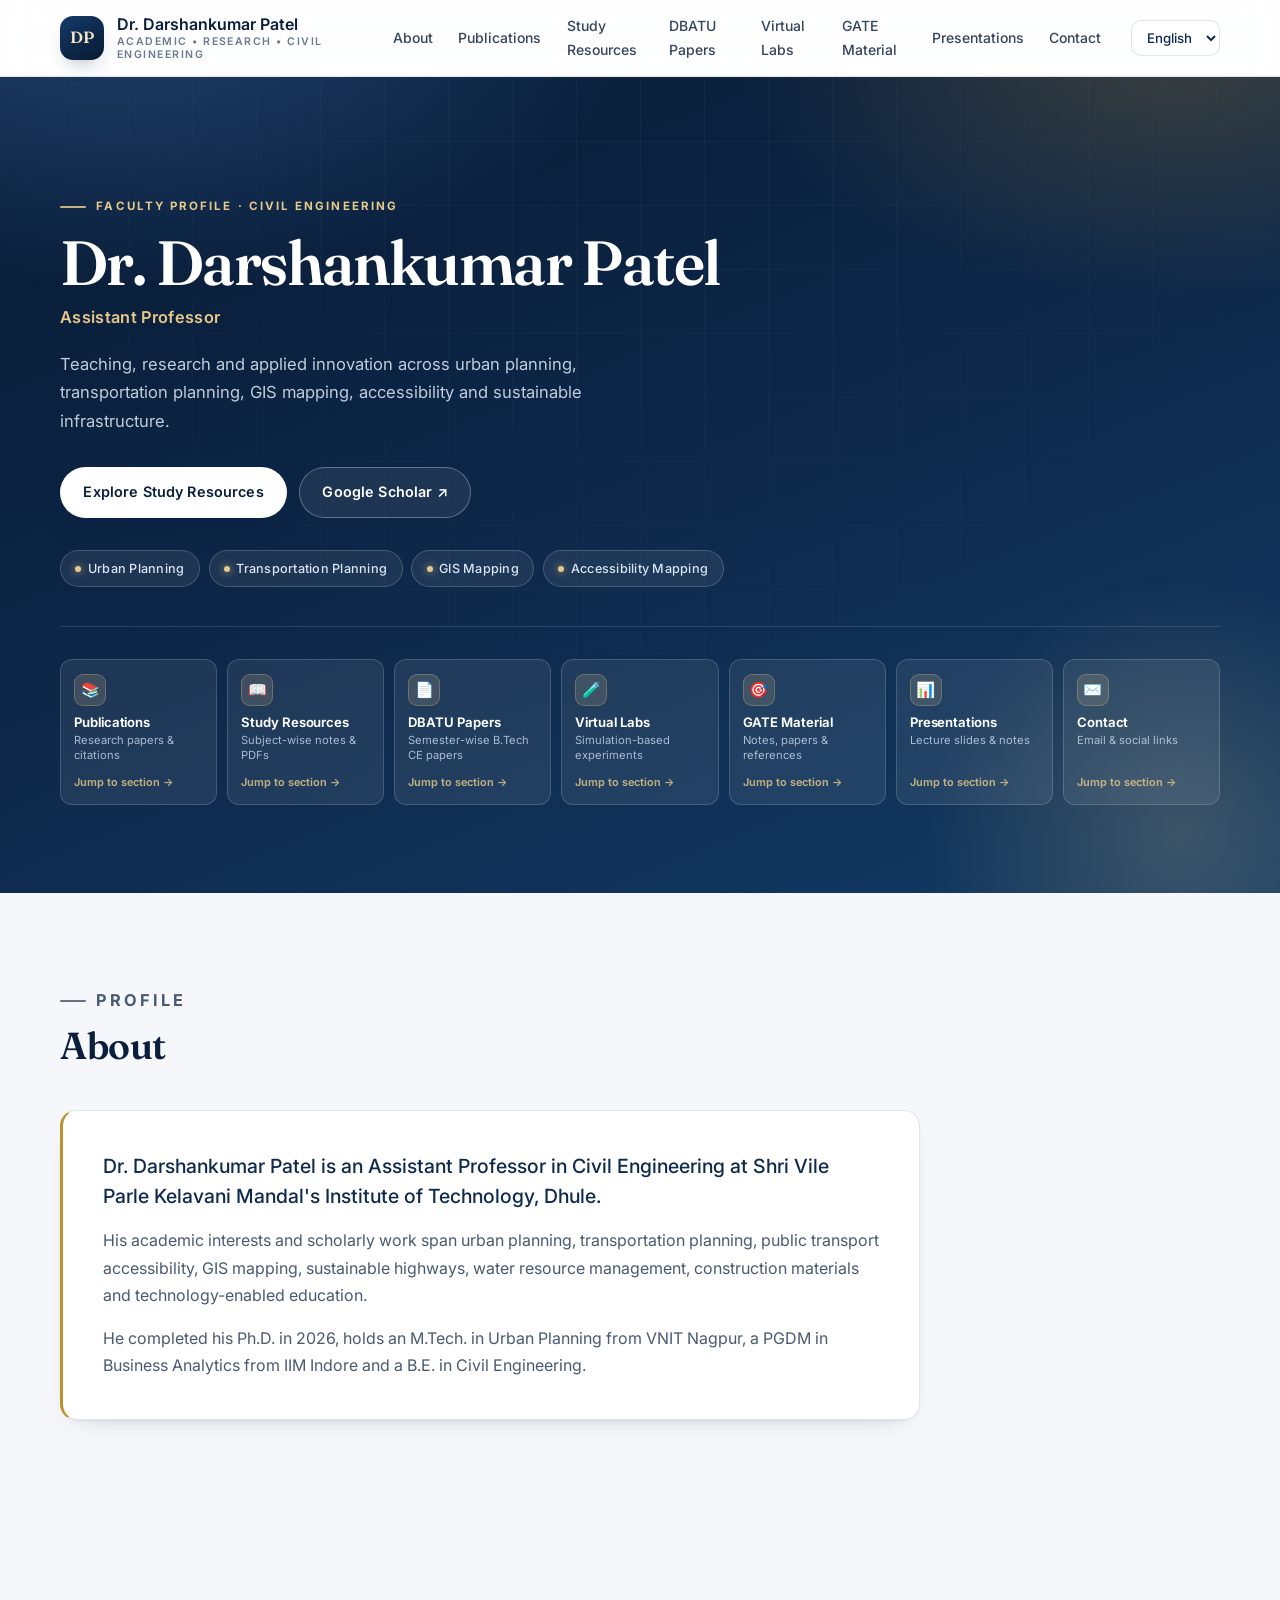
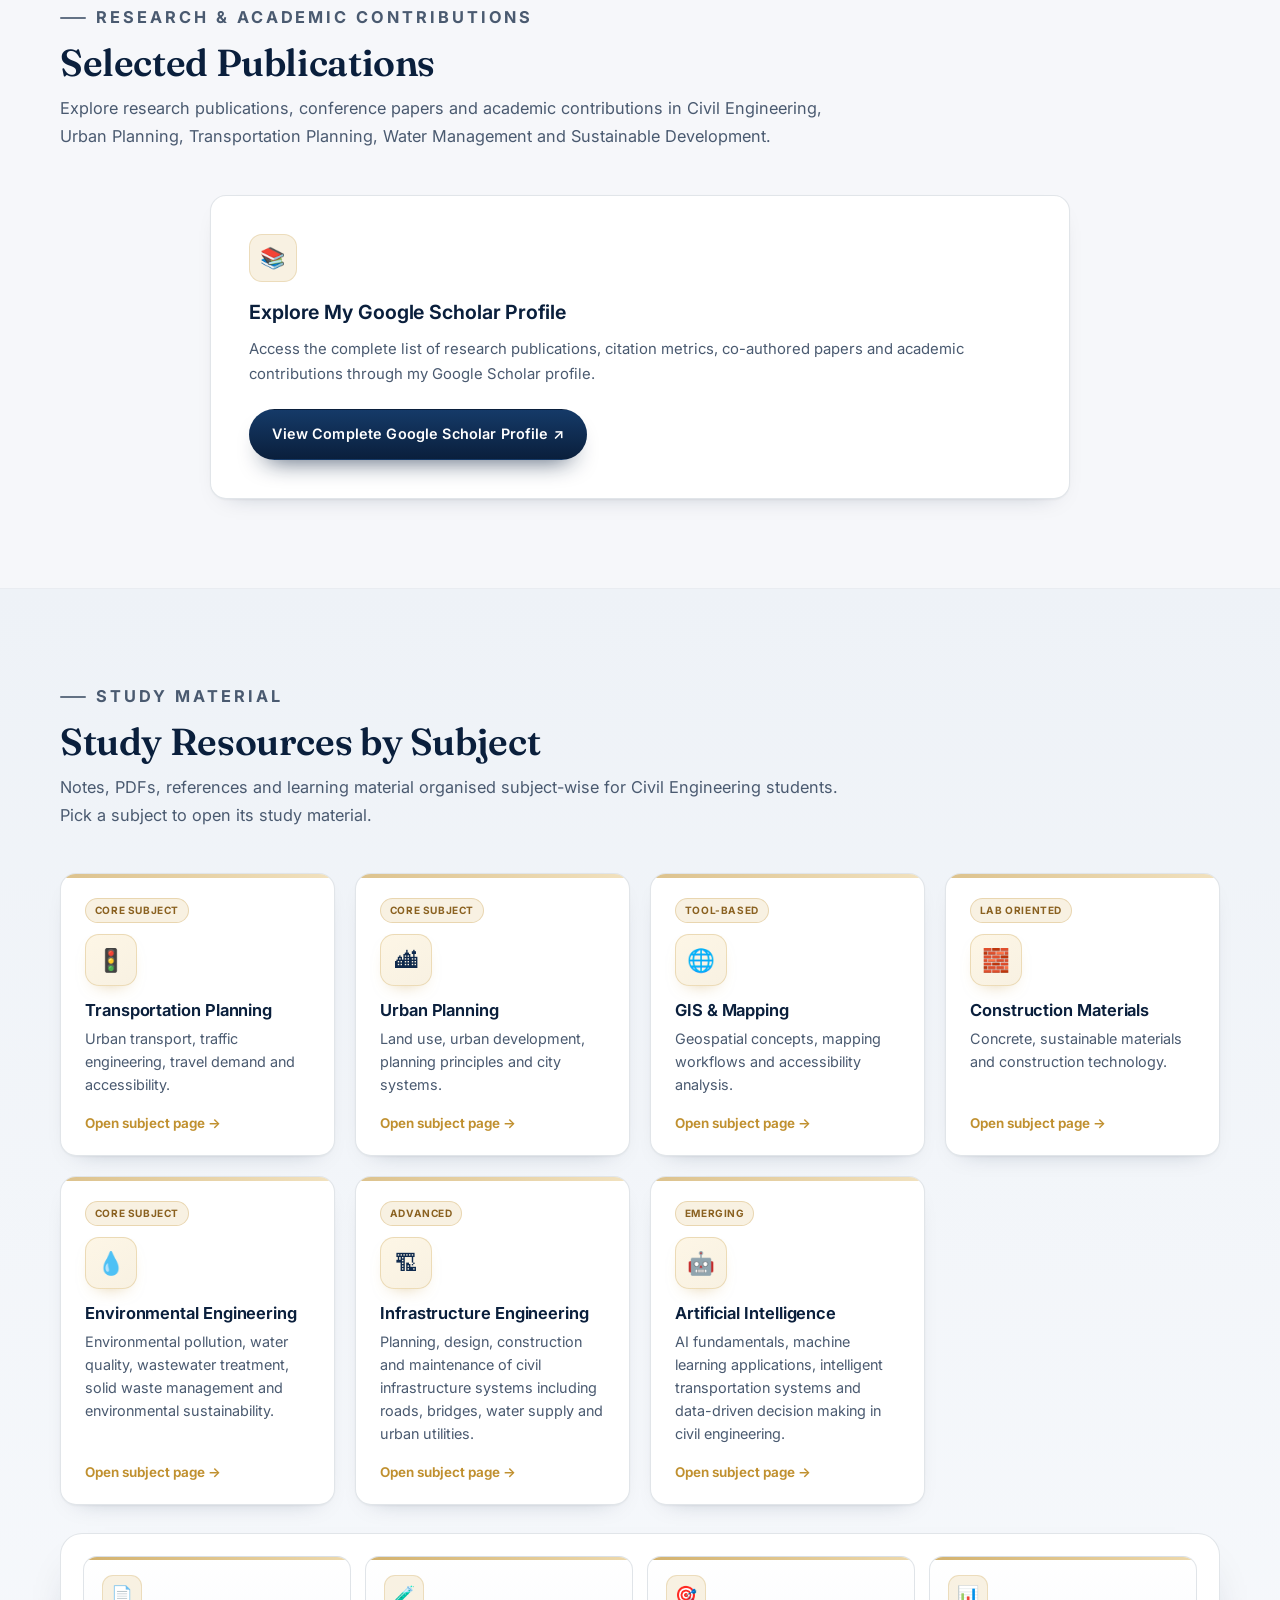
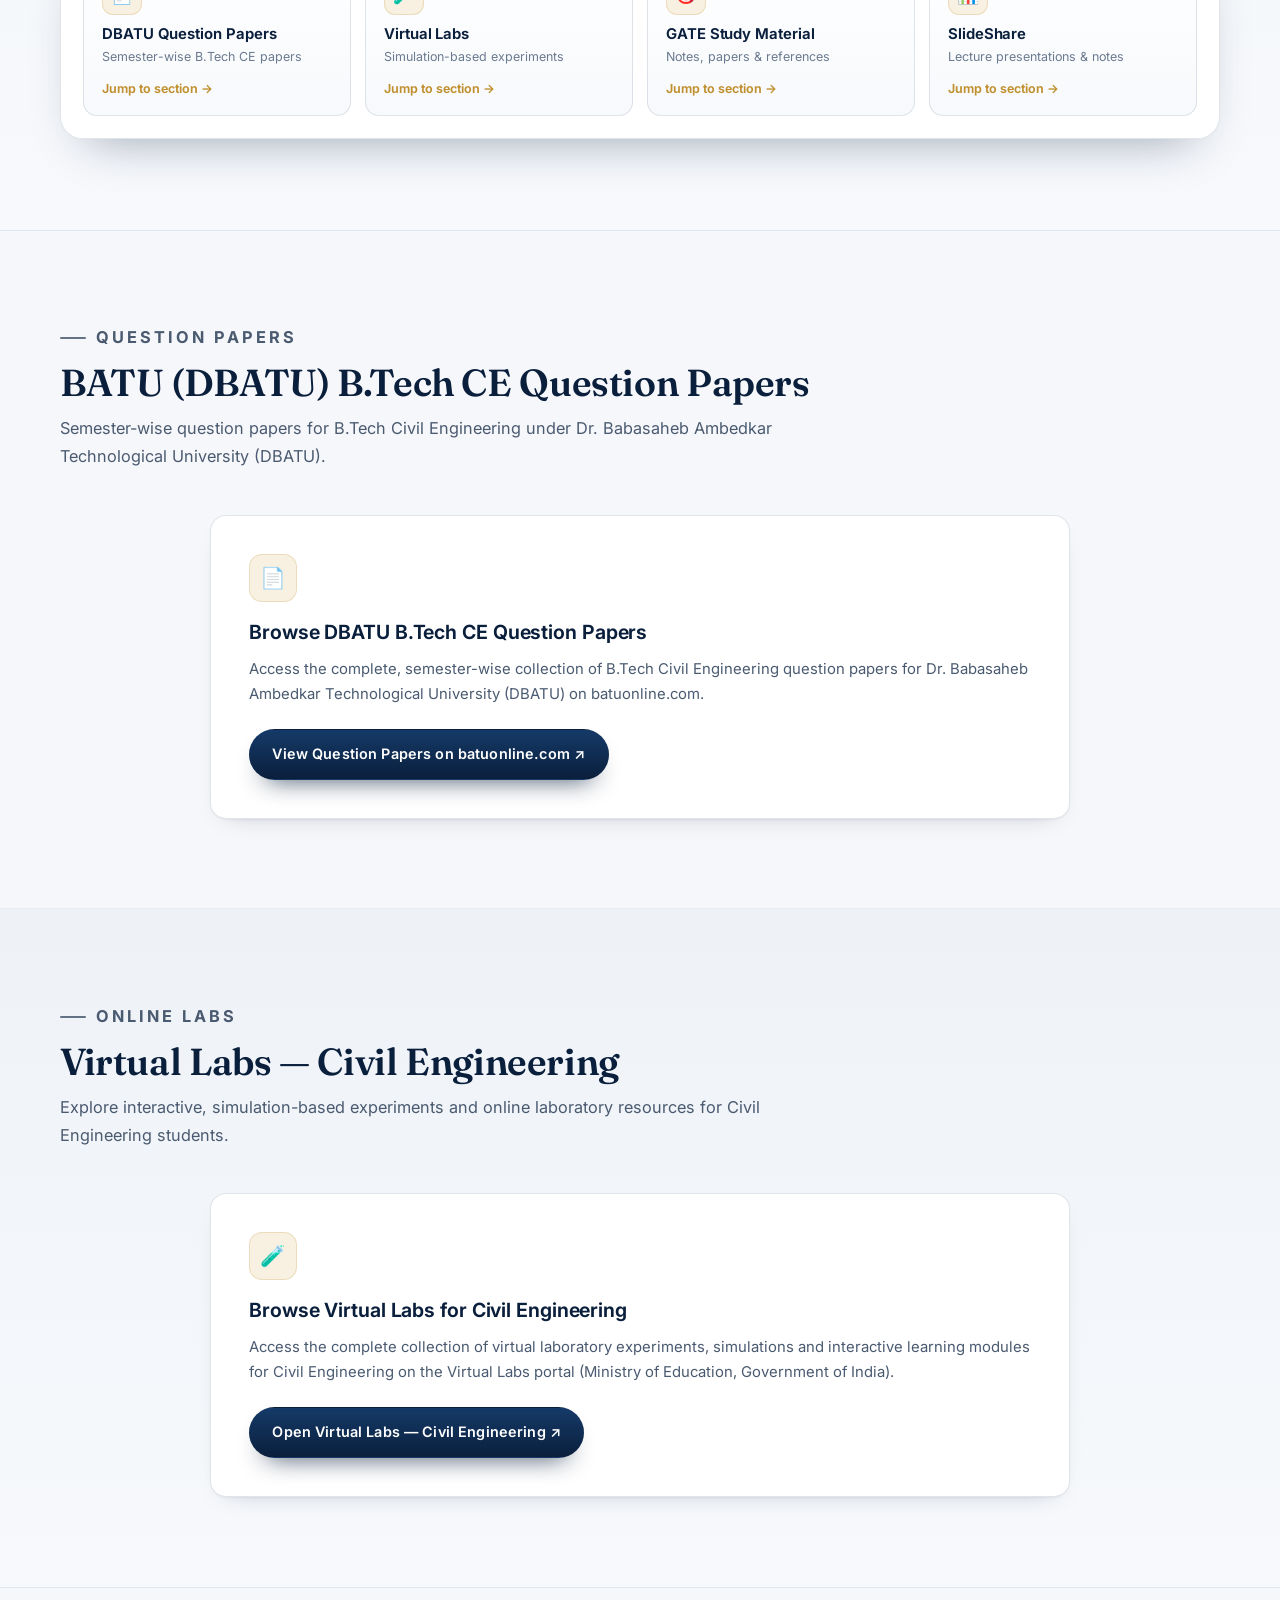
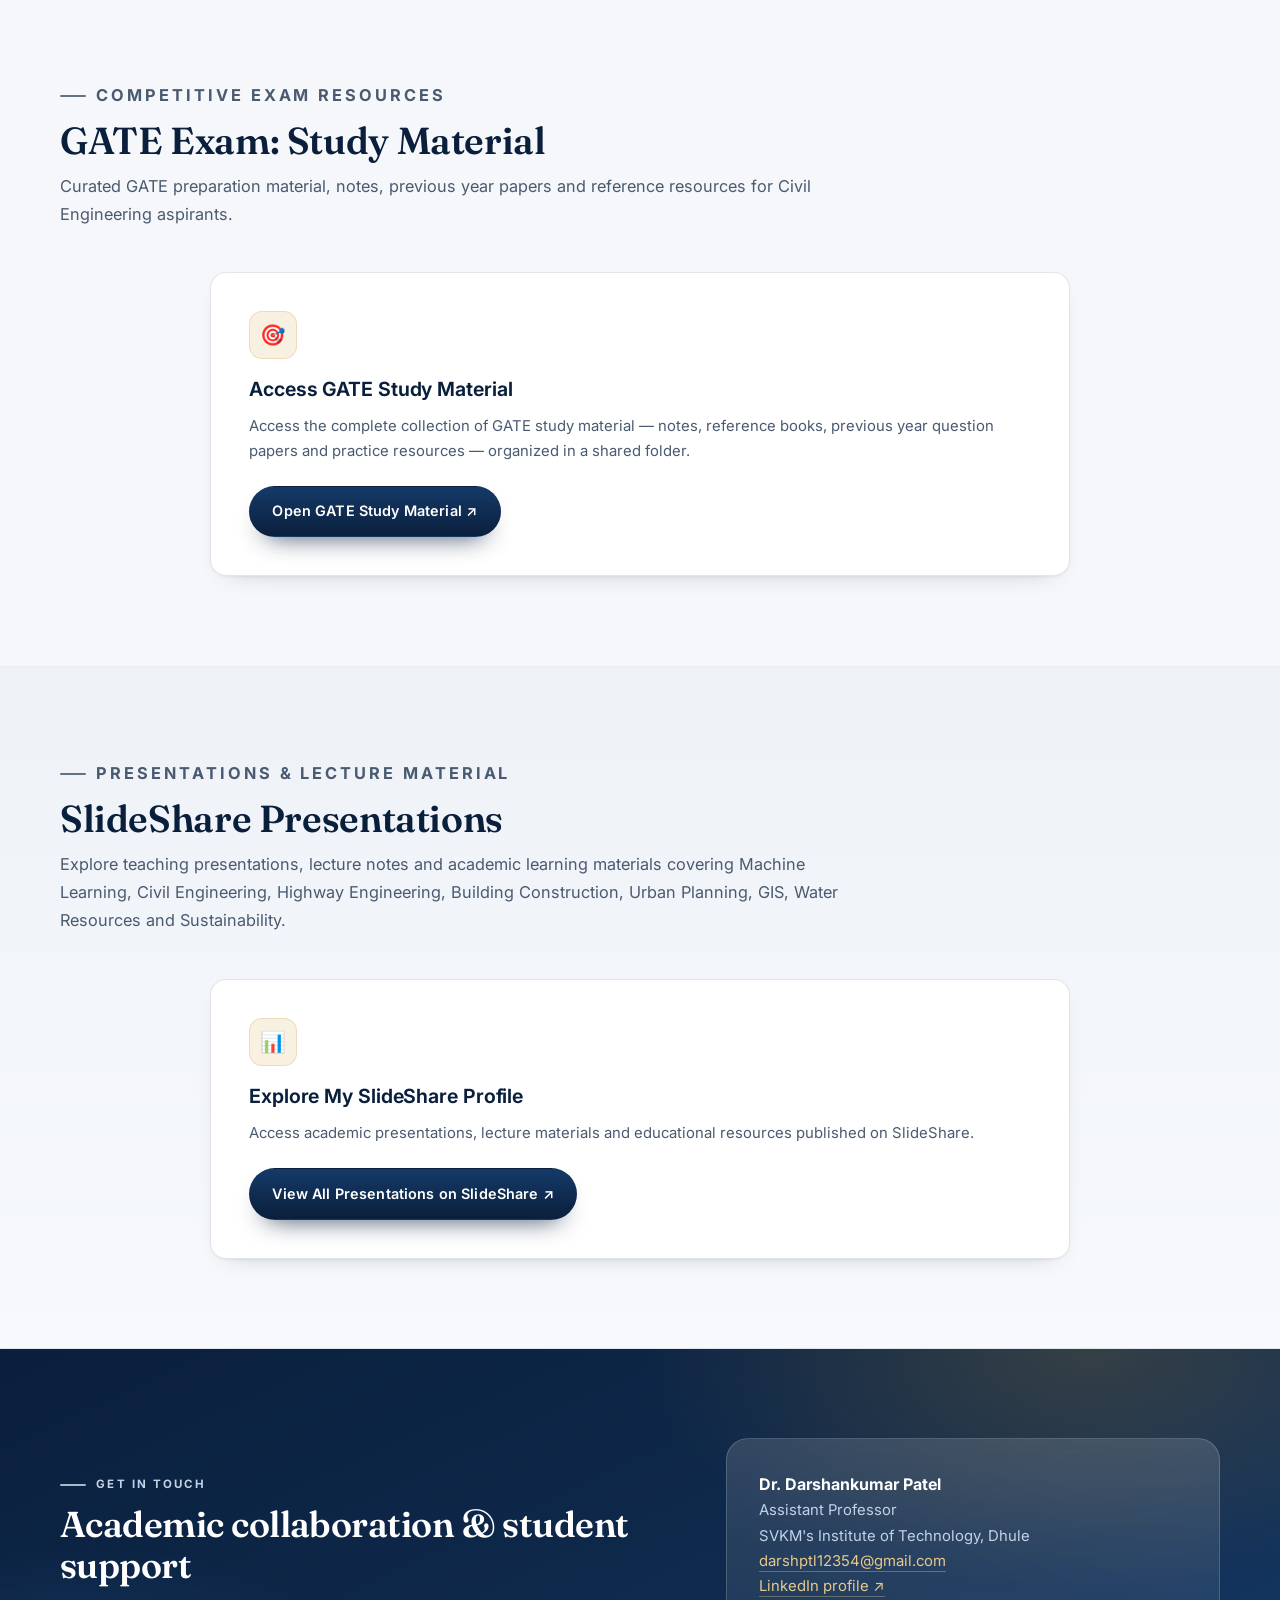
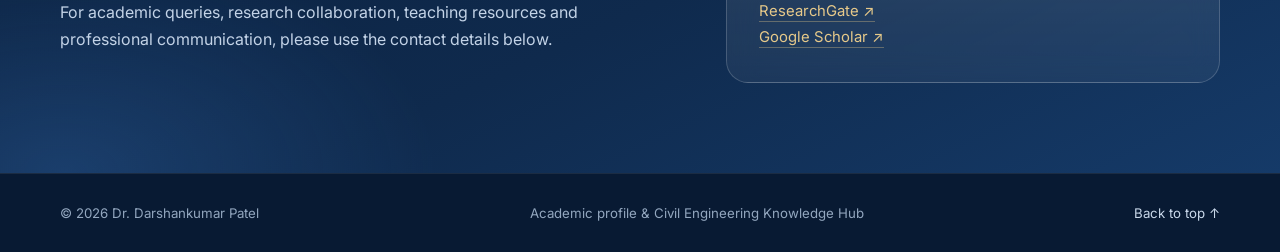
==== commit 6420be92: "Update index.html" ====
--- a/index.html
+++ b/index.html
@@ -203,7 +203,7 @@
     .hero{
       position:relative;
       overflow:hidden;
-      padding-block:clamp(64px, 9vw, 112px) clamp(64px, 8vw, 96px);
+      padding-block:clamp(64px, 9vw, 112px) clamp(56px, 7vw, 88px);
       color:#fff;
       background:
         radial-gradient(900px 500px at 8% -12%, rgba(74,138,214,.38), transparent 62%),
@@ -281,75 +281,60 @@
     }
 
     /* ============================================================
-       QUICK ACCESS STRIP (student-friendly)
-       ============================================================ */
-    .quick-access{
+       HERO SECTION NAV (jump-to-section cards)
+       ============================================================ */
+    .hero-nav{
       position:relative;
-      z-index:2;
-      margin-top:-48px;
-    }
-    .quick-grid{
+      z-index:1;
       display:grid;
-      grid-template-columns:repeat(4, minmax(0,1fr));
-      gap:14px;
-      padding:clamp(16px, 2vw, 22px);
-      background:#fff;
-      border:1px solid var(--line);
-      border-radius:var(--radius-lg);
-      box-shadow:var(--shadow-md);
-    }
-    .quick-card{
+      grid-template-columns:repeat(7, minmax(0,1fr));
+      gap:10px;
+      margin-top:2.4rem;
+      padding-top:2rem;
+      border-top:1px solid rgba(255,255,255,.12);
+    }
+    .hero-nav-card{
       display:flex;flex-direction:column;
-      padding:18px 18px 16px;
-      border-radius:14px;
-      background:linear-gradient(180deg,#fbfcfe 0%,#f4f7fb 100%);
-      border:1px solid var(--line);
+      padding:14px 13px 12px;
+      border-radius:12px;
+      background:rgba(255,255,255,.08);
+      border:1px solid rgba(255,255,255,.16);
       text-decoration:none;color:inherit;
-      transition:transform .2s ease, border-color .2s ease, box-shadow .2s ease, background .2s ease;
-      position:relative;
-      overflow:hidden;
-    }
-    .quick-card::before{
-      content:"";
-      position:absolute;inset:0 0 auto;
-      height:3px;
-      background:linear-gradient(90deg,var(--gold),var(--gold-light));
-      opacity:.7;
-      transition:opacity .2s ease;
-    }
-    .quick-card:hover{
+      transition:transform .18s ease, background-color .18s ease,
+                 border-color .18s ease, box-shadow .18s ease;
+    }
+    .hero-nav-card:hover{
       transform:translateY(-3px);
-      border-color:rgba(192,144,47,.42);
-      box-shadow:var(--shadow-sm);
-      background:linear-gradient(180deg,#fff 0%,#fbfcfe 100%);
-    }
-    .quick-card:hover::before{opacity:1}
-    .quick-icon{
+      background:rgba(255,255,255,.16);
+      border-color:rgba(230,201,138,.5);
+      box-shadow:0 18px 30px -20px rgba(0,0,0,.6);
+    }
+    .hero-nav-icon{
       display:grid;place-items:center;
-      width:40px;height:40px;
-      margin-bottom:10px;
-      border-radius:11px;
-      font-size:1.1rem;line-height:1;
-      background:var(--gold-soft);
-      border:1px solid rgba(192,144,47,.22);
-    }
-    .quick-card h3{
-      margin:0 0 .25rem;
-      font-size:.93rem;font-weight:650;
-      color:var(--navy-900);letter-spacing:-.005em;
-      line-height:1.3;
-    }
-    .quick-card p{
-      margin:0;font-size:.78rem;line-height:1.5;
-      color:var(--muted);
-    }
-    .quick-card .arrow{
-      margin-top:auto;padding-top:.7rem;
-      font-size:.78rem;font-weight:650;
-      color:var(--gold);
-      transition:transform .18s ease;
-    }
-    .quick-card:hover .arrow{transform:translateX(4px)}
+      width:32px;height:32px;
+      margin-bottom:8px;
+      border-radius:9px;
+      font-size:.95rem;line-height:1;
+      background:rgba(230,201,138,.16);
+      border:1px solid rgba(230,201,138,.28);
+    }
+    .hero-nav-card h3{
+      margin:0 0 .15rem;
+      font-size:.82rem;font-weight:650;
+      color:#fff;line-height:1.25;letter-spacing:-.005em;
+    }
+    .hero-nav-card p{
+      margin:0;font-size:.7rem;line-height:1.4;
+      color:rgba(216,229,245,.75);
+    }
+    .hero-nav-card .arrow{
+      margin-top:auto;padding-top:.6rem;
+      font-size:.68rem;font-weight:650;
+      color:var(--gold-light);
+      opacity:.8;
+      transition:transform .18s ease, opacity .18s ease;
+    }
+    .hero-nav-card:hover .arrow{transform:translateX(3px);opacity:1}
 
     /* ============================================================
        BUTTONS
@@ -490,7 +475,7 @@
     }
 
     /* ============================================================
-       TEACHING CARDS — enhanced
+       STUDY RESOURCES — subject cards
        ============================================================ */
     .cards{
       display:grid;
@@ -563,6 +548,77 @@
     .subject-card:hover .go{transform:translateX(4px)}
 
     /* ============================================================
+       QUICK GRID (inline, used inside STUDY MATERIAL section)
+       ============================================================ */
+    .quick-grid{
+      display:grid;
+      grid-template-columns:repeat(4, minmax(0,1fr));
+      gap:14px;
+      padding:clamp(16px, 2vw, 22px);
+      background:#fff;
+      border:1px solid var(--line);
+      border-radius:var(--radius-lg);
+      box-shadow:var(--shadow-md);
+    }
+    .quick-card{
+      display:flex;flex-direction:column;
+      padding:18px 18px 16px;
+      border-radius:14px;
+      background:linear-gradient(180deg,#fbfcfe 0%,#f4f7fb 100%);
+      border:1px solid var(--line);
+      text-decoration:none;color:inherit;
+      transition:transform .2s ease, border-color .2s ease, box-shadow .2s ease, background .2s ease;
+      position:relative;
+      overflow:hidden;
+    }
+    .quick-card::before{
+      content:"";
+      position:absolute;inset:0 0 auto;
+      height:3px;
+      background:linear-gradient(90deg,var(--gold),var(--gold-light));
+      opacity:.7;
+      transition:opacity .2s ease;
+    }
+    .quick-card:hover{
+      transform:translateY(-3px);
+      border-color:rgba(192,144,47,.42);
+      box-shadow:var(--shadow-sm);
+      background:linear-gradient(180deg,#fff 0%,#fbfcfe 100%);
+    }
+    .quick-card:hover::before{opacity:1}
+    .quick-icon{
+      display:grid;place-items:center;
+      width:40px;height:40px;
+      margin-bottom:10px;
+      border-radius:11px;
+      font-size:1.1rem;line-height:1;
+      background:var(--gold-soft);
+      border:1px solid rgba(192,144,47,.22);
+    }
+    .quick-card h3{
+      margin:0 0 .25rem;
+      font-size:.93rem;font-weight:650;
+      color:var(--navy-900);letter-spacing:-.005em;
+      line-height:1.3;
+    }
+    .quick-card p{
+      margin:0;font-size:.78rem;line-height:1.5;
+      color:var(--muted);
+    }
+    .quick-card .arrow{
+      margin-top:auto;padding-top:.7rem;
+      font-size:.78rem;font-weight:650;
+      color:var(--gold);
+      transition:transform .18s ease;
+    }
+    .quick-card:hover .arrow{transform:translateX(4px)}
+
+    .quick-grid-inline{margin-top:28px}
+    .quick-grid-inline .quick-card{
+      background:linear-gradient(180deg,#ffffff 0%,#f7f9fc 100%);
+    }
+
+    /* ============================================================
        CONTACT
        ============================================================ */
     .contact-grid{
@@ -629,6 +685,7 @@
        ============================================================ */
     @media (max-width: 1040px){
       .nav-links a{padding:.5rem .55rem;font-size:.84rem}
+      .hero-nav{grid-template-columns:repeat(4, minmax(0,1fr))}
       .quick-grid{grid-template-columns:repeat(2, minmax(0,1fr))}
     }
 
@@ -662,7 +719,8 @@
       .scholar-panel,
       .slideshare-panel{padding:22px}
       .footer-inner{justify-content:flex-start}
-      .quick-access{margin-top:-32px}
+      .hero-nav{grid-template-columns:repeat(2, minmax(0,1fr));gap:8px;margin-top:1.9rem;padding-top:1.6rem}
+      .hero-nav-card{padding:12px 11px 10px}
       .quick-grid{grid-template-columns:1fr;gap:10px}
     }
 
@@ -695,7 +753,7 @@
     <div class="nav-links" id="navLinks">
       <a href="#about" data-en="About" data-mr="परिचय" data-hi="परिचय">About</a>
       <a href="#publications" data-en="Publications" data-mr="प्रकाशने" data-hi="प्रकाशन">Publications</a>
-      <a href="#teaching" data-en="Teaching" data-mr="अध्यापन" data-hi="शिक्षण">Teaching</a>
+      <a href="#teaching" data-en="Study Resources" data-mr="अभ्यास साहित्य" data-hi="अध्ययन सामग्री">Study Resources</a>
       <a href="#dbatu-papers" data-en="DBATU Papers" data-mr="DBATU प्रश्नपत्रिका" data-hi="DBATU प्रश्नपत्र">DBATU Papers</a>
       <a href="#virtual-labs" data-en="Virtual Labs" data-mr="व्हर्च्युअल लॅब्स" data-hi="वर्चुअल लैब्स">Virtual Labs</a>
       <a href="#gate-material" data-en="GATE Material" data-mr="GATE साहित्य" data-hi="GATE सामग्री">GATE Material</a>
@@ -713,53 +771,69 @@
 <main>
   <!-- ================= HERO ================= -->
   <section class="hero" id="home">
-    <div class="container hero-grid">
-      <p class="eyebrow" data-en="Faculty Profile · Civil Engineering" data-mr="प्राध्यापक परिचय · स्थापत्य अभियांत्रिकी" data-hi="संकाय प्रोफ़ाइल · सिविल इंजीनियरिंग">Faculty Profile · Civil Engineering</p>
-      <h1>Dr. Darshankumar Patel</h1>
-      <p class="role">Assistant Professor</p>
-      <p class="hero-copy" data-en="Teaching, research and applied innovation across urban planning, transportation planning, GIS mapping, accessibility and sustainable infrastructure." data-mr="नगर नियोजन, वाहतूक नियोजन, GIS मॅपिंग, सुलभता आणि शाश्वत पायाभूत सुविधांमध्ये अध्यापन, संशोधन आणि उपयोजित नवकल्पना." data-hi="शहरी नियोजन, परिवहन नियोजन, GIS मैपिंग, सुगम्यता और सतत अवसंरचना में शिक्षण, अनुसंधान और अनुप्रयुक्त नवाचार।">Teaching, research and applied innovation across urban planning, transportation planning, GIS mapping, accessibility and sustainable infrastructure.</p>
-      <div class="hero-actions">
-        <a class="button primary" href="#teaching">Explore Study Resources</a>
-        <a class="button secondary" href="https://scholar.google.com/citations?user=9vklDj0AAAAJ&amp;hl=en" target="_blank" rel="noopener">Google Scholar ↗</a>
+    <div class="container">
+      <div class="hero-grid">
+        <p class="eyebrow" data-en="Faculty Profile · Civil Engineering" data-mr="प्राध्यापक परिचय · स्थापत्य अभियांत्रिकी" data-hi="संकाय प्रोफ़ाइल · सिविल इंजीनियरिंग">Faculty Profile · Civil Engineering</p>
+        <h1>Dr. Darshankumar Patel</h1>
+        <p class="role">Assistant Professor</p>
+        <p class="hero-copy" data-en="Teaching, research and applied innovation across urban planning, transportation planning, GIS mapping, accessibility and sustainable infrastructure." data-mr="नगर नियोजन, वाहतूक नियोजन, GIS मॅपिंग, सुलभता आणि शाश्वत पायाभूत सुविधांमध्ये अध्यापन, संशोधन आणि उपयोजित नवकल्पना." data-hi="शहरी नियोजन, परिवहन नियोजन, GIS मैपिंग, सुगम्यता और सतत अवसंरचना में शिक्षण, अनुसंधान और अनुप्रयुक्त नवाचार।">Teaching, research and applied innovation across urban planning, transportation planning, GIS mapping, accessibility and sustainable infrastructure.</p>
+        <div class="hero-actions">
+          <a class="button primary" href="#teaching">Explore Study Resources</a>
+          <a class="button secondary" href="https://scholar.google.com/citations?user=9vklDj0AAAAJ&amp;hl=en" target="_blank" rel="noopener">Google Scholar ↗</a>
+        </div>
+        <ul class="hero-tags">
+          <li>Urban Planning</li>
+          <li>Transportation Planning</li>
+          <li>GIS Mapping</li>
+          <li>Accessibility Mapping</li>
+        </ul>
       </div>
-      <ul class="hero-tags">
-        <li>Urban Planning</li>
-        <li>Transportation Planning</li>
-        <li>GIS Mapping</li>
-        <li>Accessibility Mapping</li>
-      </ul>
-    </div>
-  </section>
-
-  <!-- ================= QUICK ACCESS STRIP (student-friendly) ================= -->
-  <section class="quick-access" aria-label="Quick access for students">
-    <div class="container">
-      <div class="quick-grid" data-reveal>
-        <a class="quick-card" href="#dbatu-papers">
-          <span class="quick-icon" aria-hidden="true">📄</span>
-          <h3>DBATU Question Papers</h3>
+
+      <!-- Section navigation (jump to section cards) -->
+      <nav class="hero-nav" aria-label="Jump to section">
+        <a class="hero-nav-card" href="#publications">
+          <span class="hero-nav-icon" aria-hidden="true">📚</span>
+          <h3>Publications</h3>
+          <p>Research papers &amp; citations</p>
+          <span class="arrow">Jump to section →</span>
+        </a>
+        <a class="hero-nav-card" href="#teaching">
+          <span class="hero-nav-icon" aria-hidden="true">📖</span>
+          <h3>Study Resources</h3>
+          <p>Subject-wise notes &amp; PDFs</p>
+          <span class="arrow">Jump to section →</span>
+        </a>
+        <a class="hero-nav-card" href="#dbatu-papers">
+          <span class="hero-nav-icon" aria-hidden="true">📄</span>
+          <h3>DBATU Papers</h3>
           <p>Semester-wise B.Tech CE papers</p>
           <span class="arrow">Jump to section →</span>
         </a>
-        <a class="quick-card" href="#virtual-labs">
-          <span class="quick-icon" aria-hidden="true">🧪</span>
+        <a class="hero-nav-card" href="#virtual-labs">
+          <span class="hero-nav-icon" aria-hidden="true">🧪</span>
           <h3>Virtual Labs</h3>
           <p>Simulation-based experiments</p>
           <span class="arrow">Jump to section →</span>
         </a>
-        <a class="quick-card" href="#gate-material">
-          <span class="quick-icon" aria-hidden="true">🎯</span>
-          <h3>GATE Study Material</h3>
+        <a class="hero-nav-card" href="#gate-material">
+          <span class="hero-nav-icon" aria-hidden="true">🎯</span>
+          <h3>GATE Material</h3>
           <p>Notes, papers &amp; references</p>
           <span class="arrow">Jump to section →</span>
         </a>
-        <a class="quick-card" href="#presentations">
-          <span class="quick-icon" aria-hidden="true">📊</span>
-          <h3>SlideShare</h3>
-          <p>Lecture presentations &amp; notes</p>
+        <a class="hero-nav-card" href="#presentations">
+          <span class="hero-nav-icon" aria-hidden="true">📊</span>
+          <h3>Presentations</h3>
+          <p>Lecture slides &amp; notes</p>
           <span class="arrow">Jump to section →</span>
         </a>
-      </div>
+        <a class="hero-nav-card" href="#contact">
+          <span class="hero-nav-icon" aria-hidden="true">✉️</span>
+          <h3>Contact</h3>
+          <p>Email &amp; social links</p>
+          <span class="arrow">Jump to section →</span>
+        </a>
+      </nav>
     </div>
   </section>
 
@@ -792,13 +866,13 @@
     </div>
   </section>
 
-  <!-- ================= TEACHING ================= -->
+  <!-- ================= STUDY RESOURCES ================= -->
   <section class="section section-soft" id="teaching">
     <div class="container">
       <div class="section-heading" data-reveal>
-        <p class="eyebrow">Teaching &amp; Learning</p>
-        <h2>Civil Engineering Knowledge Hub</h2>
-        <p>A growing collection of learning resources, practical guidance and interactive tools for students. Pick a subject to open its notes, PDFs and reference material.</p>
+        <p class="eyebrow">Study Material</p>
+        <h2>Study Resources by Subject</h2>
+        <p>Notes, PDFs, references and learning material organised subject-wise for Civil Engineering students. Pick a subject to open its study material.</p>
       </div>
 
       <div class="cards" data-reveal>
@@ -850,6 +924,34 @@
           <h3>Artificial Intelligence</h3>
           <p>AI fundamentals, machine learning applications, intelligent transportation systems and data-driven decision making in civil engineering.</p>
           <span class="go">Open subject page →</span>
+        </a>
+      </div>
+
+      <!-- More study material shortcuts -->
+      <div class="quick-grid quick-grid-inline" data-reveal>
+        <a class="quick-card" href="#dbatu-papers">
+          <span class="quick-icon" aria-hidden="true">📄</span>
+          <h3>DBATU Question Papers</h3>
+          <p>Semester-wise B.Tech CE papers</p>
+          <span class="arrow">Jump to section →</span>
+        </a>
+        <a class="quick-card" href="#virtual-labs">
+          <span class="quick-icon" aria-hidden="true">🧪</span>
+          <h3>Virtual Labs</h3>
+          <p>Simulation-based experiments</p>
+          <span class="arrow">Jump to section →</span>
+        </a>
+        <a class="quick-card" href="#gate-material">
+          <span class="quick-icon" aria-hidden="true">🎯</span>
+          <h3>GATE Study Material</h3>
+          <p>Notes, papers &amp; references</p>
+          <span class="arrow">Jump to section →</span>
+        </a>
+        <a class="quick-card" href="#presentations">
+          <span class="quick-icon" aria-hidden="true">📊</span>
+          <h3>SlideShare</h3>
+          <p>Lecture presentations &amp; notes</p>
+          <span class="arrow">Jump to section →</span>
         </a>
       </div>
     </div>
